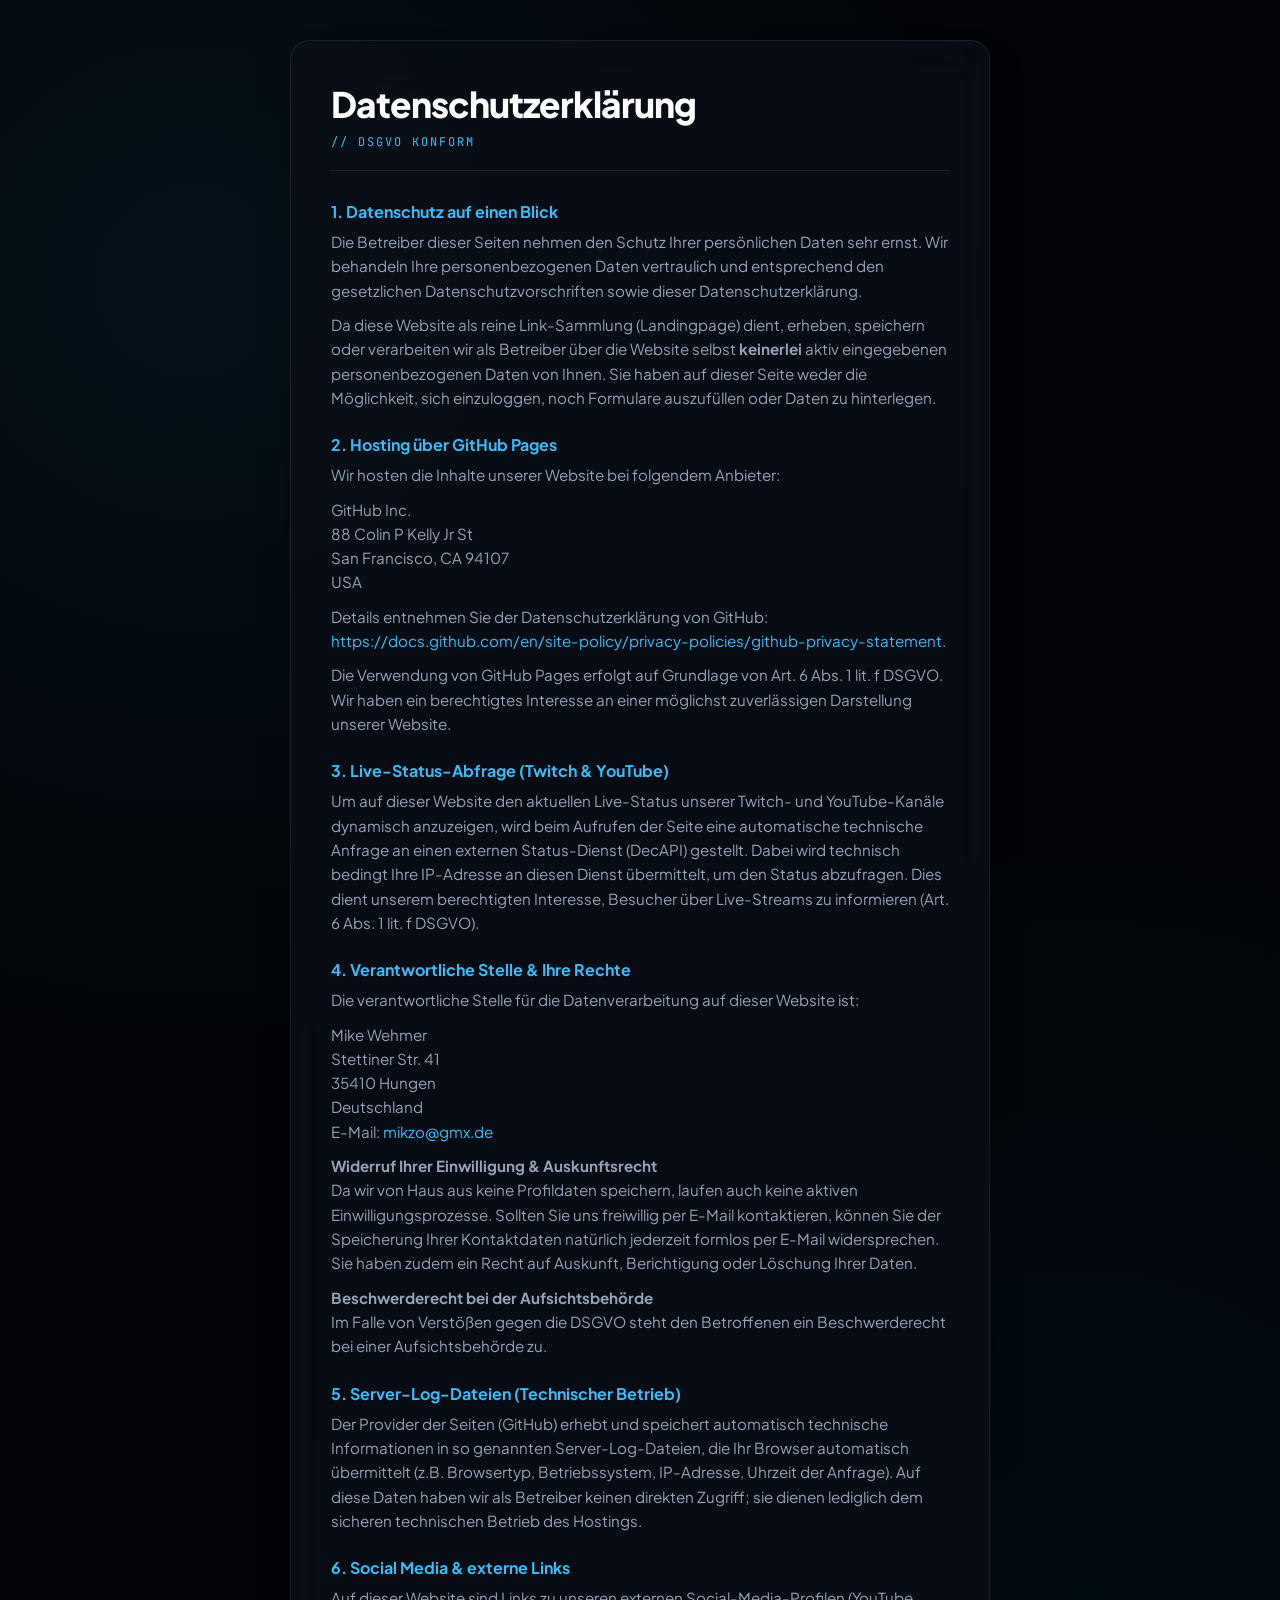
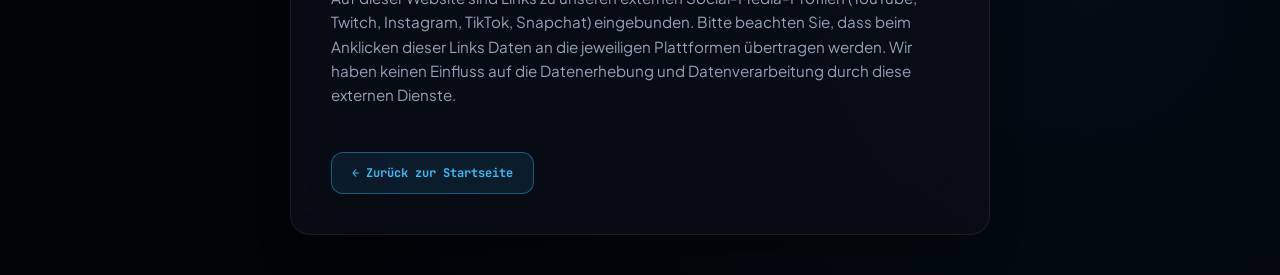
==== datenschutz.html @ 8d3b7131 "Update datenschutz.html" ====
<!DOCTYPE html>
<html lang="de">
<head>
    <meta charset="UTF-8">
    <meta name="viewport" content="width=device-width, initial-scale=1.0">
    <meta name="robots" content="noindex, nofollow">
    <title>Datenschutzerklärung — MIKZO</title>
    <link href="https://fonts.googleapis.com/css2?family=JetBrains+Mono:wght@400;700&family=Plus+Jakarta+Sans:wght@400;600;800&display=swap" rel="stylesheet">
    <style>
        :root {
            --bg-dark: #020408;
            --card-bg: rgba(10, 14, 23, 0.75);
            --border-glass: rgba(255, 255, 255, 0.08);
            --border-active: rgba(56, 189, 248, 0.5);
            --text-main: #f8fafc;
            --text-muted: #94a3b8;
            --accent: #38bdf8;
            --accent-glow: rgba(56, 189, 248, 0.2);
        }

        * {
            box-sizing: border-box;
            margin: 0;
            padding: 0;
        }

        body {
            background-color: var(--bg-dark);
            background-image: 
                radial-gradient(circle at 15% 15%, rgba(56, 189, 248, 0.08) 0%, transparent 40%),
                radial-gradient(circle at 85% 85%, rgba(14, 165, 233, 0.05) 0%, transparent 40%);
            color: var(--text-main);
            font-family: 'Plus Jakarta Sans', sans-serif;
            min-height: 100vh;
            display: flex;
            flex-direction: column;
            align-items: center;
            justify-content: center;
            padding: 40px 20px;
        }

        .privacy-wrapper {
            width: 100%;
            max-width: 700px;
            background: var(--card-bg);
            backdrop-filter: blur(25px);
            -webkit-backdrop-filter: blur(25px);
            border: 1px solid var(--border-glass);
            border-radius: 20px;
            padding: 40px;
            box-shadow: 0 20px 40px -15px rgba(0, 0, 0, 0.5);
        }

        .privacy-header {
            margin-bottom: 30px;
            border-bottom: 1px solid var(--border-glass);
            padding-bottom: 20px;
        }

        .privacy-header h1 {
            font-size: 2.2rem;
            font-weight: 800;
            letter-spacing: -1px;
            background: linear-gradient(120deg, #ffffff 30%, var(--accent) 50%, #ffffff 70%);
            background-size: 200% auto;
            -webkit-background-clip: text;
            -webkit-text-fill-color: transparent;
            margin-bottom: 8px;
        }

        .privacy-header p {
            font-family: 'JetBrains Mono', monospace;
            font-size: 0.75rem;
            color: var(--accent);
            text-transform: uppercase;
            letter-spacing: 2px;
        }

        .ds-section {
            margin-bottom: 24px;
        }

        .ds-section h2 {
            font-size: 1rem;
            color: var(--accent);
            font-family: 'Plus Jakarta Sans', sans-serif;
            font-weight: 700;
            margin-bottom: 8px;
        }

        .ds-section p, .ds-section li {
            line-height: 1.6;
            color: var(--text-muted);
            font-size: 0.95rem;
            word-break: break-word;
            margin-bottom: 10px;
        }

        .ds-section ul {
            margin-left: 20px;
            margin-bottom: 12px;
        }

        .ds-section a {
            color: var(--accent);
            text-decoration: none;
        }

        .ds-section a:hover {
            text-decoration: underline;
        }

        .back-btn {
            display: inline-block;
            margin-top: 20px;
            padding: 12px 20px;
            background: rgba(56, 189, 248, 0.1);
            border: 1px solid rgba(56, 189, 248, 0.4);
            color: var(--accent);
            border-radius: 12px;
            text-decoration: none;
            font-family: 'JetBrains Mono', monospace;
            font-size: 0.75rem;
            font-weight: 700;
            text-transform: none;
            transition: all 0.3s ease;
        }

        .back-btn:hover {
            background: var(--accent);
            color: var(--bg-dark);
            box-shadow: 0 0 20px var(--accent-glow);
        }

        @media (max-width: 768px) {
            body { padding: 20px 15px; }
            .privacy-wrapper { padding: 25px; }
            .privacy-header h1 { font-size: 1.8rem; }
        }
    </style>
</head>
<body>

    <div class="privacy-wrapper">
        <div class="privacy-header">
            <h1>Datenschutzerklärung</h1>
            <p>// DSGVO konform</p>
        </div>
        
        <div class="identity-section">
            <div class="ds-section">
                <h2>1. Datenschutz auf einen Blick</h2>
                <p>Die Betreiber dieser Seiten nehmen den Schutz Ihrer persönlichen Daten sehr ernst. Wir behandeln Ihre personenbezogenen Daten vertraulich und entsprechend den gesetzlichen Datenschutzvorschriften sowie dieser Datenschutzerklärung.</p>
                <p>Da diese Website als reine Link-Sammlung (Landingpage) dient, erheben, speichern oder verarbeiten wir als Betreiber über die Website selbst <strong>keinerlei</strong> aktiv eingegebenen personenbezogenen Daten von Ihnen. Sie haben auf dieser Seite weder die Möglichkeit, sich einzuloggen, noch Formulare auszufüllen oder Daten zu hinterlegen.</p>
            </div>

            <div class="ds-section">
                <h2>2. Hosting über GitHub Pages</h2>
                <p>Wir hosten die Inhalte unserer Website bei folgendem Anbieter:</p>
                <p>
                    GitHub Inc.<br>
                    88 Colin P Kelly Jr St<br>
                    San Francisco, CA 94107<br>
                    USA
                </p>
                <p>Details entnehmen Sie der Datenschutzerklärung von GitHub: <a href="https://docs.github.com/en/site-policy/privacy-policies/github-privacy-statement" target="_blank" rel="noopener noreferrer">https://docs.github.com/en/site-policy/privacy-policies/github-privacy-statement</a>.</p>
                <p>Die Verwendung von GitHub Pages erfolgt auf Grundlage von Art. 6 Abs. 1 lit. f DSGVO. Wir haben ein berechtigtes Interesse an einer möglichst zuverlässigen Darstellung unserer Website.</p>
            </div>

            <div class="ds-section">
                <h2>3. Live-Status-Abfrage (Twitch &amp; YouTube)</h2>
                <p>Um auf dieser Website den aktuellen Live-Status unserer Twitch- und YouTube-Kanäle dynamisch anzuzeigen, wird beim Aufrufen der Seite eine automatische technische Anfrage an einen externen Status-Dienst (DecAPI) gestellt. Dabei wird technisch bedingt Ihre IP-Adresse an diesen Dienst übermittelt, um den Status abzufragen. Dies dient unserem berechtigten Interesse, Besucher über Live-Streams zu informieren (Art. 6 Abs. 1 lit. f DSGVO).</p>
            </div>

            <div class="ds-section">
                <h2>4. Verantwortliche Stelle &amp; Ihre Rechte</h2>
                <p>Die verantwortliche Stelle für die Datenverarbeitung auf dieser Website ist:</p>
                <p>
                    Mike Wehmer<br>
                    Stettiner Str. 41<br>
                    35410 Hungen<br>
                    Deutschland<br>
                    E-Mail: <a href="mailto:mikzo@gmx.de">mikzo@gmx.de</a>
                </p>
                <p><strong>Widerruf Ihrer Einwilligung &amp; Auskunftsrecht</strong><br>Da wir von Haus aus keine Profildaten speichern, laufen auch keine aktiven Einwilligungsprozesse. Sollten Sie uns freiwillig per E-Mail kontaktieren, können Sie der Speicherung Ihrer Kontaktdaten natürlich jederzeit formlos per E-Mail widersprechen. Sie haben zudem ein Recht auf Auskunft, Berichtigung oder Löschung Ihrer Daten.</p>
                <p><strong>Beschwerderecht bei der Aufsichtsbehörde</strong><br>Im Falle von Verstößen gegen die DSGVO steht den Betroffenen ein Beschwerderecht bei einer Aufsichtsbehörde zu.</p>
            </div>

            <div class="ds-section">
                <h2>5. Server-Log-Dateien (Technischer Betrieb)</h2>
                <p>Der Provider der Seiten (GitHub) erhebt und speichert automatisch technische Informationen in so genannten Server-Log-Dateien, die Ihr Browser automatisch übermittelt (z.B. Browsertyp, Betriebssystem, IP-Adresse, Uhrzeit der Anfrage). Auf diese Daten haben wir als Betreiber keinen direkten Zugriff; sie dienen lediglich dem sicheren technischen Betrieb des Hostings.</p>
            </div>

            <div class="ds-section">
                <h2>6. Social Media &amp; externe Links</h2>
                <p>Auf dieser Website sind Links zu unseren externen Social-Media-Profilen (YouTube, Twitch, Instagram, TikTok, Snapchat) eingebunden. Bitte beachten Sie, dass beim Anklicken dieser Links Daten an die jeweiligen Plattformen übertragen werden. Wir haben keinen Einfluss auf die Datenerhebung und Datenverarbeitung durch diese externen Dienste.</p>
            </div>
        </div>

        <div>
            <a href="index.html" class="back-btn">&larr; Zurück zur Startseite</a>
        </div>
    </div>

</body>
</html>
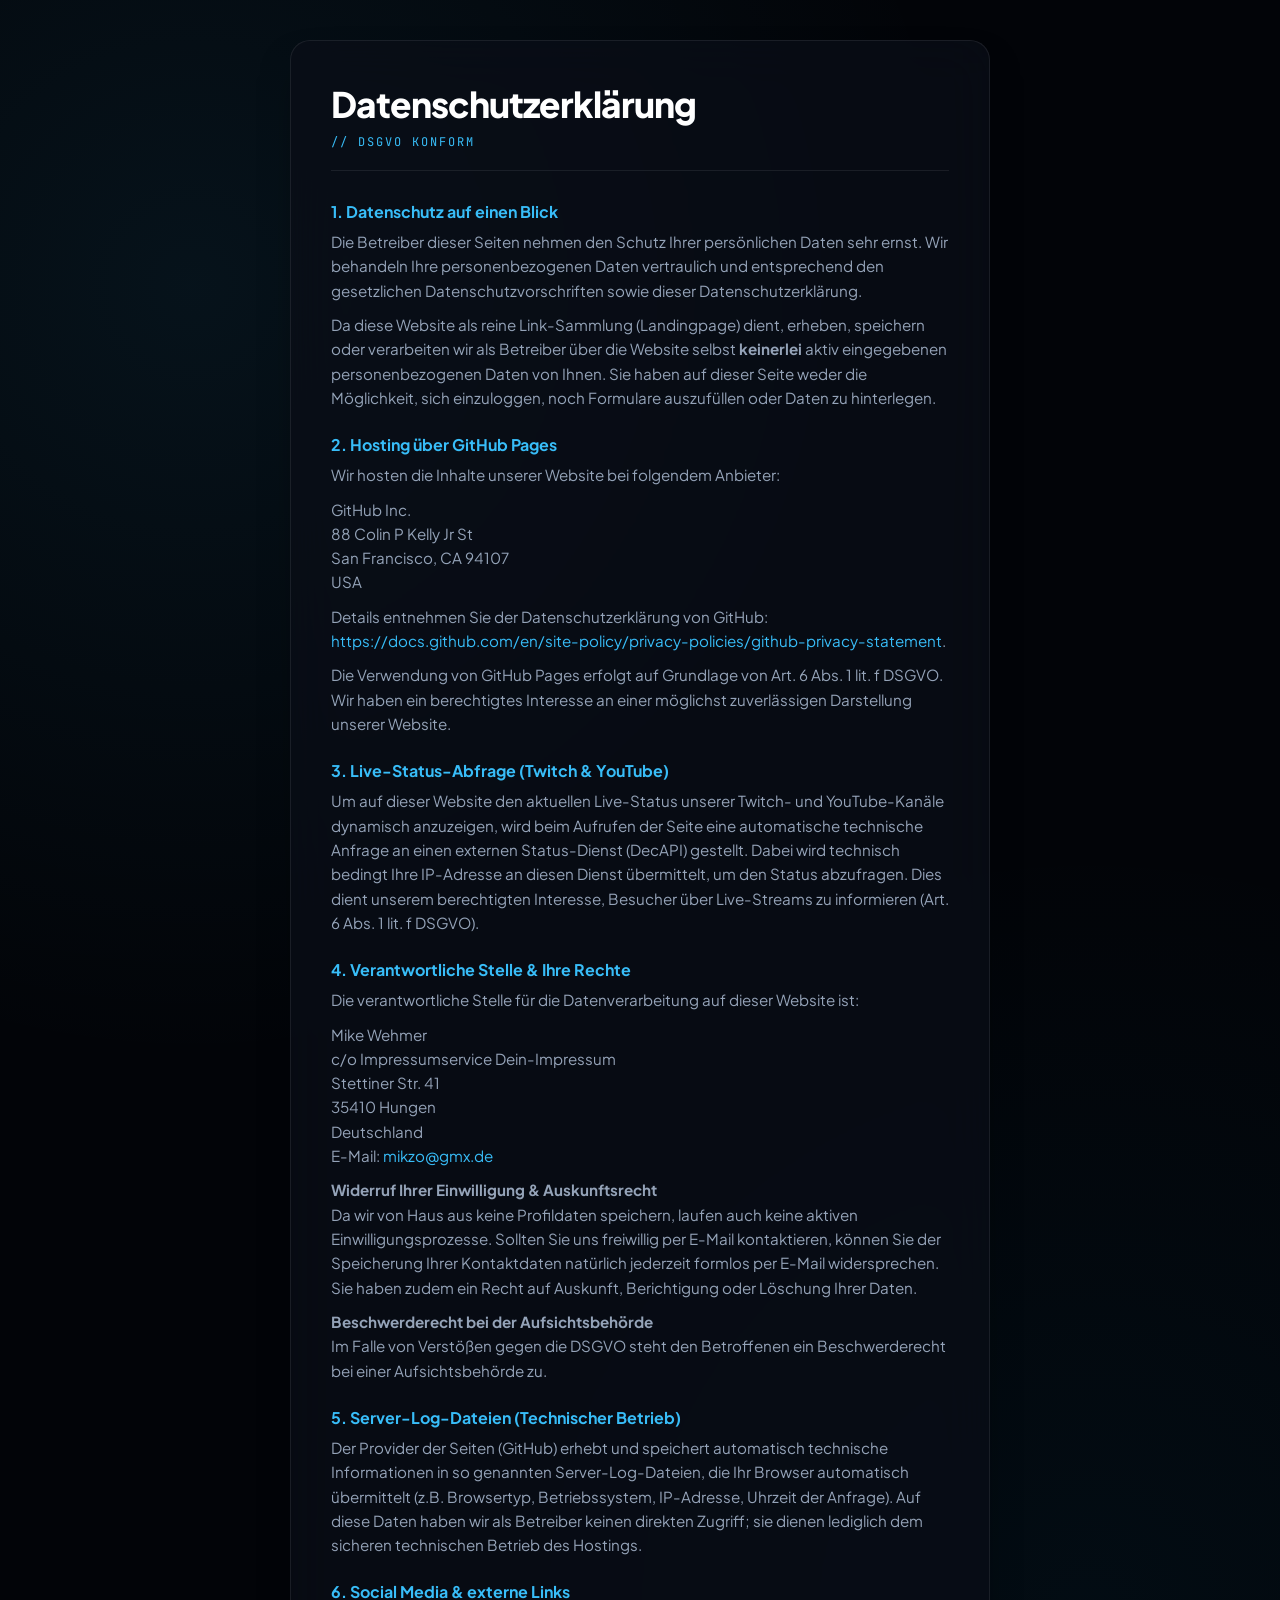
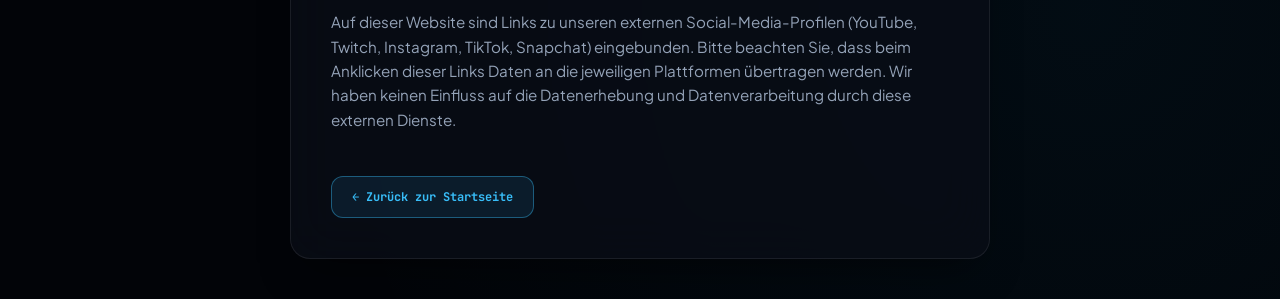
==== commit 6524273f: "Update datenschutz.html" ====
--- a/datenschutz.html
+++ b/datenschutz.html
@@ -177,6 +177,7 @@
                 <p>Die verantwortliche Stelle für die Datenverarbeitung auf dieser Website ist:</p>
                 <p>
                     Mike Wehmer<br>
+                    c/o Impressumservice Dein-Impressum<br>
                     Stettiner Str. 41<br>
                     35410 Hungen<br>
                     Deutschland<br>
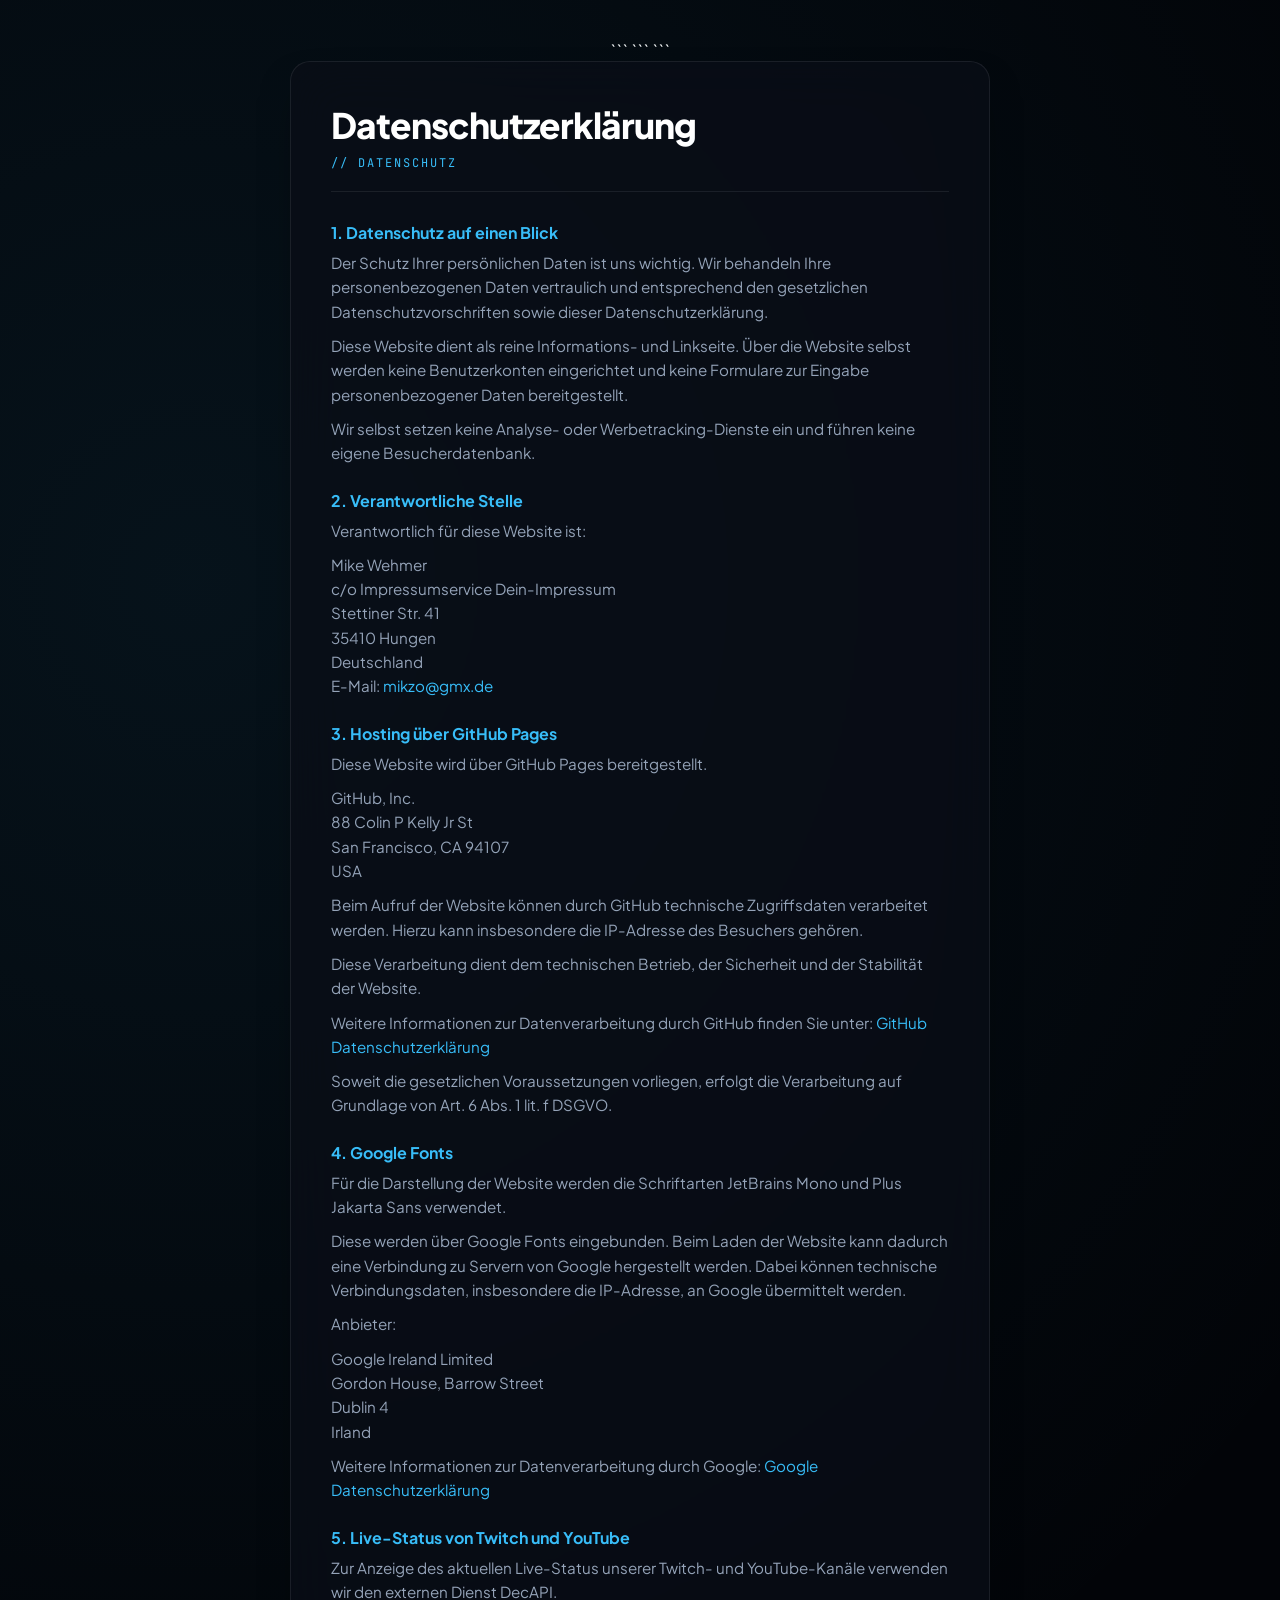
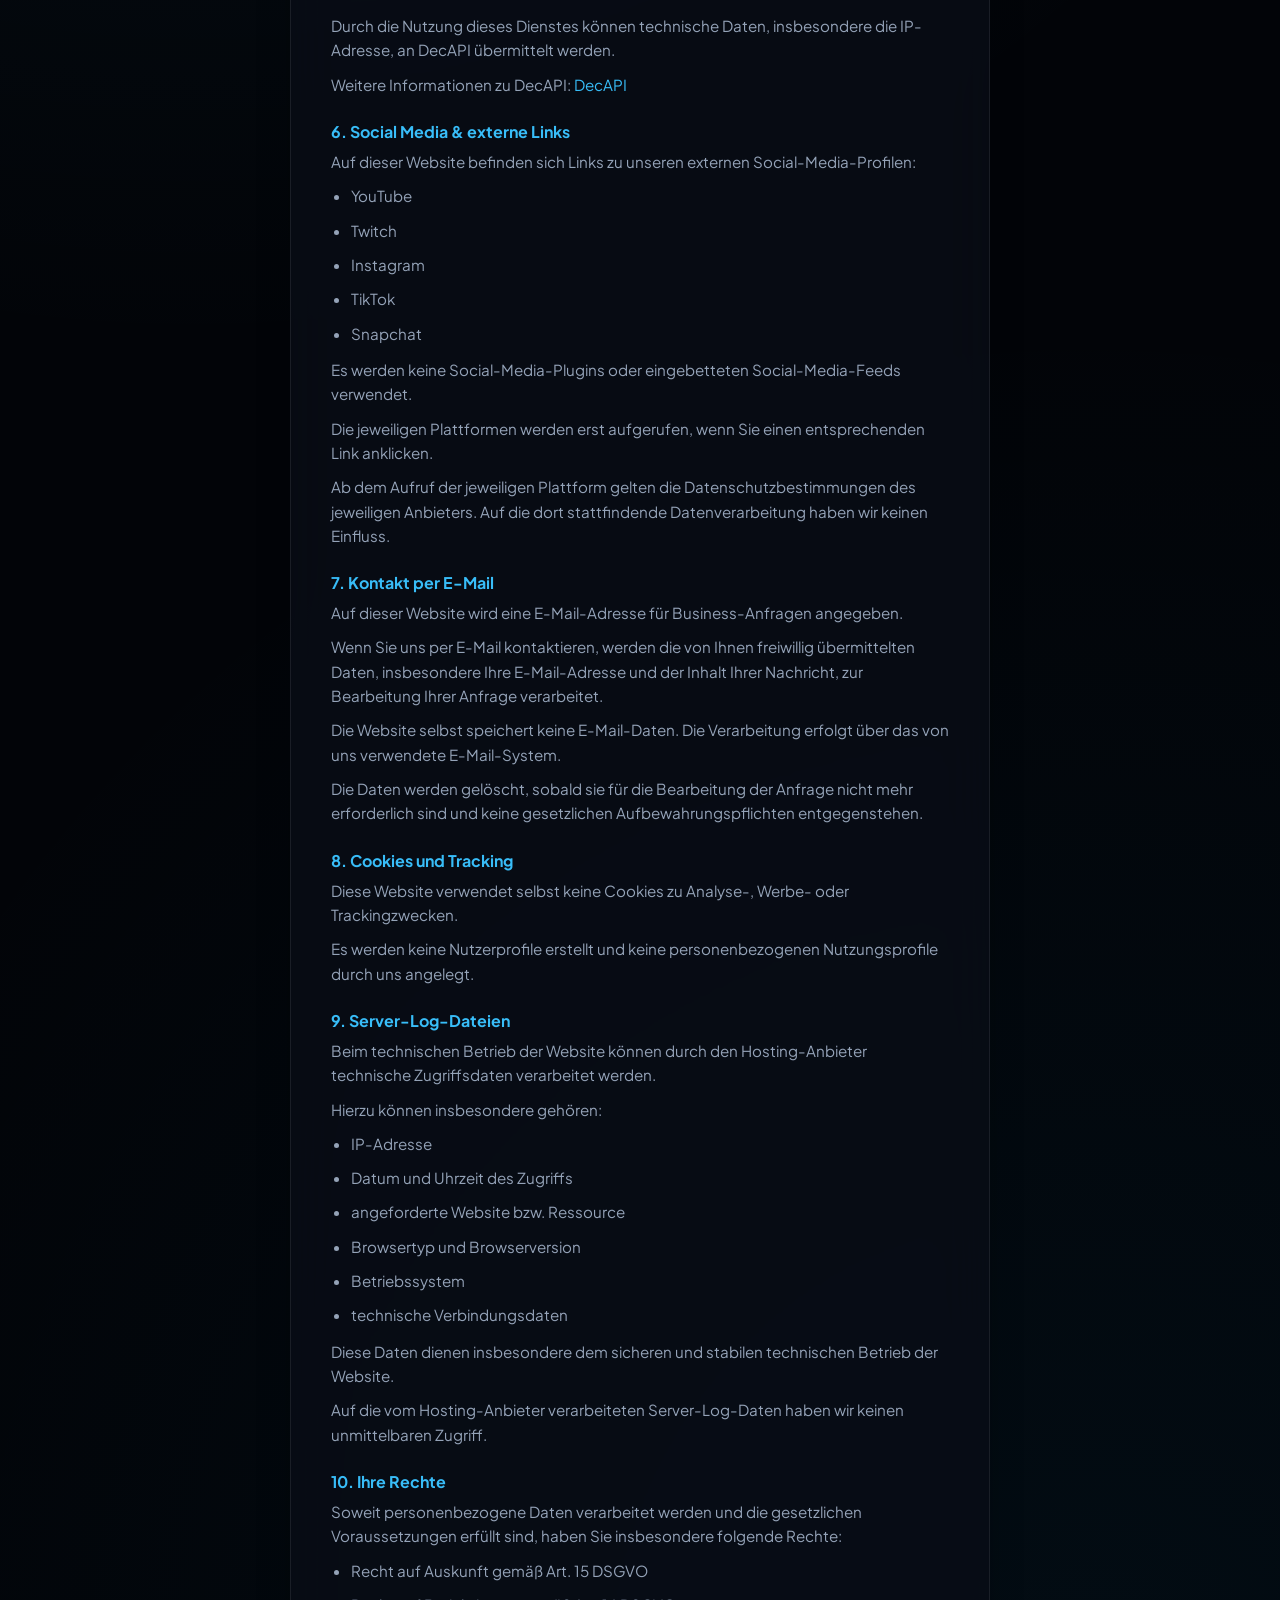
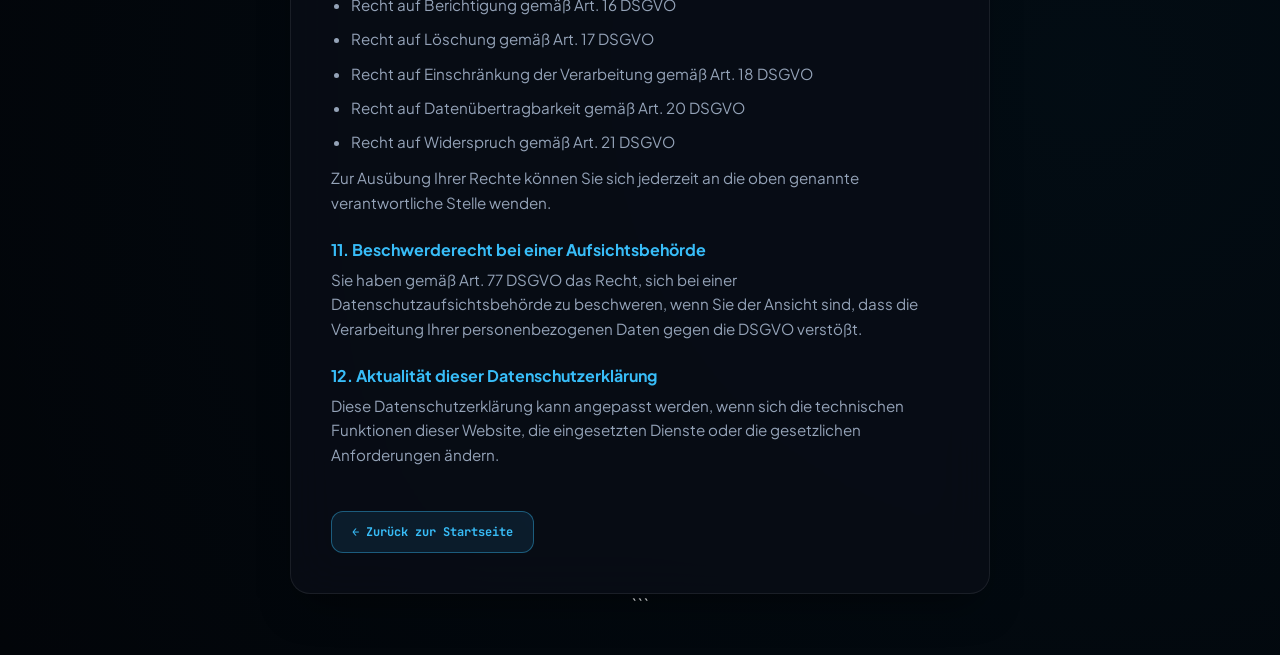
==== commit ee901e94: "Update datenschutz.html" ====
--- a/datenschutz.html
+++ b/datenschutz.html
@@ -1,207 +1,492 @@
 <!DOCTYPE html>
+
 <html lang="de">
 <head>
     <meta charset="UTF-8">
     <meta name="viewport" content="width=device-width, initial-scale=1.0">
     <meta name="robots" content="noindex, nofollow">
     <title>Datenschutzerklärung — MIKZO</title>
-    <link href="https://fonts.googleapis.com/css2?family=JetBrains+Mono:wght@400;700&family=Plus+Jakarta+Sans:wght@400;600;800&display=swap" rel="stylesheet">
-    <style>
-        :root {
-            --bg-dark: #020408;
-            --card-bg: rgba(10, 14, 23, 0.75);
-            --border-glass: rgba(255, 255, 255, 0.08);
-            --border-active: rgba(56, 189, 248, 0.5);
-            --text-main: #f8fafc;
-            --text-muted: #94a3b8;
-            --accent: #38bdf8;
-            --accent-glow: rgba(56, 189, 248, 0.2);
+
+```
+<link href="https://fonts.googleapis.com/css2?family=JetBrains+Mono:wght@400;700&family=Plus+Jakarta+Sans:wght@400;600;800&display=swap" rel="stylesheet">
+
+<style>
+    :root {
+        --bg-dark: #020408;
+        --card-bg: rgba(10, 14, 23, 0.75);
+        --border-glass: rgba(255, 255, 255, 0.08);
+        --border-active: rgba(56, 189, 248, 0.5);
+        --text-main: #f8fafc;
+        --text-muted: #94a3b8;
+        --accent: #38bdf8;
+        --accent-glow: rgba(56, 189, 248, 0.2);
+    }
+
+    * {
+        box-sizing: border-box;
+        margin: 0;
+        padding: 0;
+    }
+
+    body {
+        background-color: var(--bg-dark);
+        background-image:
+            radial-gradient(circle at 15% 15%, rgba(56, 189, 248, 0.08) 0%, transparent 40%),
+            radial-gradient(circle at 85% 85%, rgba(14, 165, 233, 0.05) 0%, transparent 40%);
+        color: var(--text-main);
+        font-family: 'Plus Jakarta Sans', sans-serif;
+        min-height: 100vh;
+        display: flex;
+        flex-direction: column;
+        align-items: center;
+        justify-content: center;
+        padding: 40px 20px;
+    }
+
+    .privacy-wrapper {
+        width: 100%;
+        max-width: 700px;
+        background: var(--card-bg);
+        backdrop-filter: blur(25px);
+        -webkit-backdrop-filter: blur(25px);
+        border: 1px solid var(--border-glass);
+        border-radius: 20px;
+        padding: 40px;
+        box-shadow: 0 20px 40px -15px rgba(0, 0, 0, 0.5);
+    }
+
+    .privacy-header {
+        margin-bottom: 30px;
+        border-bottom: 1px solid var(--border-glass);
+        padding-bottom: 20px;
+    }
+
+    .privacy-header h1 {
+        font-size: 2.2rem;
+        font-weight: 800;
+        letter-spacing: -1px;
+        background: linear-gradient(120deg, #ffffff 30%, var(--accent) 50%, #ffffff 70%);
+        background-size: 200% auto;
+        -webkit-background-clip: text;
+        -webkit-text-fill-color: transparent;
+        margin-bottom: 8px;
+    }
+
+    .privacy-header p {
+        font-family: 'JetBrains Mono', monospace;
+        font-size: 0.75rem;
+        color: var(--accent);
+        text-transform: uppercase;
+        letter-spacing: 2px;
+    }
+
+    .ds-section {
+        margin-bottom: 24px;
+    }
+
+    .ds-section h2 {
+        font-size: 1rem;
+        color: var(--accent);
+        font-family: 'Plus Jakarta Sans', sans-serif;
+        font-weight: 700;
+        margin-bottom: 8px;
+    }
+
+    .ds-section p,
+    .ds-section li {
+        line-height: 1.6;
+        color: var(--text-muted);
+        font-size: 0.95rem;
+        word-break: break-word;
+        margin-bottom: 10px;
+    }
+
+    .ds-section ul {
+        margin-left: 20px;
+        margin-bottom: 12px;
+    }
+
+    .ds-section a {
+        color: var(--accent);
+        text-decoration: none;
+    }
+
+    .ds-section a:hover {
+        text-decoration: underline;
+    }
+
+    .back-btn {
+        display: inline-block;
+        margin-top: 20px;
+        padding: 12px 20px;
+        background: rgba(56, 189, 248, 0.1);
+        border: 1px solid rgba(56, 189, 248, 0.4);
+        color: var(--accent);
+        border-radius: 12px;
+        text-decoration: none;
+        font-family: 'JetBrains Mono', monospace;
+        font-size: 0.75rem;
+        font-weight: 700;
+        text-transform: none;
+        transition: all 0.3s ease;
+    }
+
+    .back-btn:hover {
+        background: var(--accent);
+        color: var(--bg-dark);
+        box-shadow: 0 0 20px var(--accent-glow);
+    }
+
+    @media (max-width: 768px) {
+        body {
+            padding: 20px 15px;
         }
 
-        * {
-            box-sizing: border-box;
-            margin: 0;
-            padding: 0;
+        .privacy-wrapper {
+            padding: 25px;
         }
 
-        body {
-            background-color: var(--bg-dark);
-            background-image: 
-                radial-gradient(circle at 15% 15%, rgba(56, 189, 248, 0.08) 0%, transparent 40%),
-                radial-gradient(circle at 85% 85%, rgba(14, 165, 233, 0.05) 0%, transparent 40%);
-            color: var(--text-main);
-            font-family: 'Plus Jakarta Sans', sans-serif;
-            min-height: 100vh;
-            display: flex;
-            flex-direction: column;
-            align-items: center;
-            justify-content: center;
-            padding: 40px 20px;
+        .privacy-header h1 {
+            font-size: 1.8rem;
         }
-
-        .privacy-wrapper {
-            width: 100%;
-            max-width: 700px;
-            background: var(--card-bg);
-            backdrop-filter: blur(25px);
-            -webkit-backdrop-filter: blur(25px);
-            border: 1px solid var(--border-glass);
-            border-radius: 20px;
-            padding: 40px;
-            box-shadow: 0 20px 40px -15px rgba(0, 0, 0, 0.5);
-        }
-
-        .privacy-header {
-            margin-bottom: 30px;
-            border-bottom: 1px solid var(--border-glass);
-            padding-bottom: 20px;
-        }
-
-        .privacy-header h1 {
-            font-size: 2.2rem;
-            font-weight: 800;
-            letter-spacing: -1px;
-            background: linear-gradient(120deg, #ffffff 30%, var(--accent) 50%, #ffffff 70%);
-            background-size: 200% auto;
-            -webkit-background-clip: text;
-            -webkit-text-fill-color: transparent;
-            margin-bottom: 8px;
-        }
-
-        .privacy-header p {
-            font-family: 'JetBrains Mono', monospace;
-            font-size: 0.75rem;
-            color: var(--accent);
-            text-transform: uppercase;
-            letter-spacing: 2px;
-        }
-
-        .ds-section {
-            margin-bottom: 24px;
-        }
-
-        .ds-section h2 {
-            font-size: 1rem;
-            color: var(--accent);
-            font-family: 'Plus Jakarta Sans', sans-serif;
-            font-weight: 700;
-            margin-bottom: 8px;
-        }
-
-        .ds-section p, .ds-section li {
-            line-height: 1.6;
-            color: var(--text-muted);
-            font-size: 0.95rem;
-            word-break: break-word;
-            margin-bottom: 10px;
-        }
-
-        .ds-section ul {
-            margin-left: 20px;
-            margin-bottom: 12px;
-        }
-
-        .ds-section a {
-            color: var(--accent);
-            text-decoration: none;
-        }
-
-        .ds-section a:hover {
-            text-decoration: underline;
-        }
-
-        .back-btn {
-            display: inline-block;
-            margin-top: 20px;
-            padding: 12px 20px;
-            background: rgba(56, 189, 248, 0.1);
-            border: 1px solid rgba(56, 189, 248, 0.4);
-            color: var(--accent);
-            border-radius: 12px;
-            text-decoration: none;
-            font-family: 'JetBrains Mono', monospace;
-            font-size: 0.75rem;
-            font-weight: 700;
-            text-transform: none;
-            transition: all 0.3s ease;
-        }
-
-        .back-btn:hover {
-            background: var(--accent);
-            color: var(--bg-dark);
-            box-shadow: 0 0 20px var(--accent-glow);
-        }
-
-        @media (max-width: 768px) {
-            body { padding: 20px 15px; }
-            .privacy-wrapper { padding: 25px; }
-            .privacy-header h1 { font-size: 1.8rem; }
-        }
-    </style>
+    }
+</style>
+```
+
 </head>
+
 <body>
 
-    <div class="privacy-wrapper">
-        <div class="privacy-header">
-            <h1>Datenschutzerklärung</h1>
-            <p>// DSGVO konform</p>
-        </div>
-        
-        <div class="identity-section">
-            <div class="ds-section">
-                <h2>1. Datenschutz auf einen Blick</h2>
-                <p>Die Betreiber dieser Seiten nehmen den Schutz Ihrer persönlichen Daten sehr ernst. Wir behandeln Ihre personenbezogenen Daten vertraulich und entsprechend den gesetzlichen Datenschutzvorschriften sowie dieser Datenschutzerklärung.</p>
-                <p>Da diese Website als reine Link-Sammlung (Landingpage) dient, erheben, speichern oder verarbeiten wir als Betreiber über die Website selbst <strong>keinerlei</strong> aktiv eingegebenen personenbezogenen Daten von Ihnen. Sie haben auf dieser Seite weder die Möglichkeit, sich einzuloggen, noch Formulare auszufüllen oder Daten zu hinterlegen.</p>
-            </div>
-
-            <div class="ds-section">
-                <h2>2. Hosting über GitHub Pages</h2>
-                <p>Wir hosten die Inhalte unserer Website bei folgendem Anbieter:</p>
-                <p>
-                    GitHub Inc.<br>
-                    88 Colin P Kelly Jr St<br>
-                    San Francisco, CA 94107<br>
-                    USA
-                </p>
-                <p>Details entnehmen Sie der Datenschutzerklärung von GitHub: <a href="https://docs.github.com/en/site-policy/privacy-policies/github-privacy-statement" target="_blank" rel="noopener noreferrer">https://docs.github.com/en/site-policy/privacy-policies/github-privacy-statement</a>.</p>
-                <p>Die Verwendung von GitHub Pages erfolgt auf Grundlage von Art. 6 Abs. 1 lit. f DSGVO. Wir haben ein berechtigtes Interesse an einer möglichst zuverlässigen Darstellung unserer Website.</p>
-            </div>
-
-            <div class="ds-section">
-                <h2>3. Live-Status-Abfrage (Twitch &amp; YouTube)</h2>
-                <p>Um auf dieser Website den aktuellen Live-Status unserer Twitch- und YouTube-Kanäle dynamisch anzuzeigen, wird beim Aufrufen der Seite eine automatische technische Anfrage an einen externen Status-Dienst (DecAPI) gestellt. Dabei wird technisch bedingt Ihre IP-Adresse an diesen Dienst übermittelt, um den Status abzufragen. Dies dient unserem berechtigten Interesse, Besucher über Live-Streams zu informieren (Art. 6 Abs. 1 lit. f DSGVO).</p>
-            </div>
-
-            <div class="ds-section">
-                <h2>4. Verantwortliche Stelle &amp; Ihre Rechte</h2>
-                <p>Die verantwortliche Stelle für die Datenverarbeitung auf dieser Website ist:</p>
-                <p>
-                    Mike Wehmer<br>
-                    c/o Impressumservice Dein-Impressum<br>
-                    Stettiner Str. 41<br>
-                    35410 Hungen<br>
-                    Deutschland<br>
-                    E-Mail: <a href="mailto:mikzo@gmx.de">mikzo@gmx.de</a>
-                </p>
-                <p><strong>Widerruf Ihrer Einwilligung &amp; Auskunftsrecht</strong><br>Da wir von Haus aus keine Profildaten speichern, laufen auch keine aktiven Einwilligungsprozesse. Sollten Sie uns freiwillig per E-Mail kontaktieren, können Sie der Speicherung Ihrer Kontaktdaten natürlich jederzeit formlos per E-Mail widersprechen. Sie haben zudem ein Recht auf Auskunft, Berichtigung oder Löschung Ihrer Daten.</p>
-                <p><strong>Beschwerderecht bei der Aufsichtsbehörde</strong><br>Im Falle von Verstößen gegen die DSGVO steht den Betroffenen ein Beschwerderecht bei einer Aufsichtsbehörde zu.</p>
-            </div>
-
-            <div class="ds-section">
-                <h2>5. Server-Log-Dateien (Technischer Betrieb)</h2>
-                <p>Der Provider der Seiten (GitHub) erhebt und speichert automatisch technische Informationen in so genannten Server-Log-Dateien, die Ihr Browser automatisch übermittelt (z.B. Browsertyp, Betriebssystem, IP-Adresse, Uhrzeit der Anfrage). Auf diese Daten haben wir als Betreiber keinen direkten Zugriff; sie dienen lediglich dem sicheren technischen Betrieb des Hostings.</p>
-            </div>
-
-            <div class="ds-section">
-                <h2>6. Social Media &amp; externe Links</h2>
-                <p>Auf dieser Website sind Links zu unseren externen Social-Media-Profilen (YouTube, Twitch, Instagram, TikTok, Snapchat) eingebunden. Bitte beachten Sie, dass beim Anklicken dieser Links Daten an die jeweiligen Plattformen übertragen werden. Wir haben keinen Einfluss auf die Datenerhebung und Datenverarbeitung durch diese externen Dienste.</p>
-            </div>
-        </div>
-
-        <div>
-            <a href="index.html" class="back-btn">&larr; Zurück zur Startseite</a>
-        </div>
+```
+<div class="privacy-wrapper">
+
+    <div class="privacy-header">
+        <h1>Datenschutzerklärung</h1>
+        <p>// Datenschutz</p>
     </div>
+
+    <div class="identity-section">
+
+        <div class="ds-section">
+            <h2>1. Datenschutz auf einen Blick</h2>
+
+            <p>
+                Der Schutz Ihrer persönlichen Daten ist uns wichtig.
+                Wir behandeln Ihre personenbezogenen Daten vertraulich
+                und entsprechend den gesetzlichen Datenschutzvorschriften
+                sowie dieser Datenschutzerklärung.
+            </p>
+
+            <p>
+                Diese Website dient als reine Informations- und Linkseite.
+                Über die Website selbst werden keine Benutzerkonten eingerichtet
+                und keine Formulare zur Eingabe personenbezogener Daten bereitgestellt.
+            </p>
+
+            <p>
+                Wir selbst setzen keine Analyse- oder Werbetracking-Dienste ein
+                und führen keine eigene Besucherdatenbank.
+            </p>
+        </div>
+
+
+        <div class="ds-section">
+            <h2>2. Verantwortliche Stelle</h2>
+
+            <p>
+                Verantwortlich für diese Website ist:
+            </p>
+
+            <p>
+                Mike Wehmer<br>
+                c/o Impressumservice Dein-Impressum<br>
+                Stettiner Str. 41<br>
+                35410 Hungen<br>
+                Deutschland<br>
+                E-Mail:
+                <a href="mailto:mikzo@gmx.de">mikzo@gmx.de</a>
+            </p>
+        </div>
+
+
+        <div class="ds-section">
+            <h2>3. Hosting über GitHub Pages</h2>
+
+            <p>
+                Diese Website wird über GitHub Pages bereitgestellt.
+            </p>
+
+            <p>
+                GitHub, Inc.<br>
+                88 Colin P Kelly Jr St<br>
+                San Francisco, CA 94107<br>
+                USA
+            </p>
+
+            <p>
+                Beim Aufruf der Website können durch GitHub technische
+                Zugriffsdaten verarbeitet werden. Hierzu kann insbesondere
+                die IP-Adresse des Besuchers gehören.
+            </p>
+
+            <p>
+                Diese Verarbeitung dient dem technischen Betrieb, der
+                Sicherheit und der Stabilität der Website.
+            </p>
+
+            <p>
+                Weitere Informationen zur Datenverarbeitung durch GitHub finden Sie unter:
+                <a
+                    href="https://docs.github.com/en/site-policy/privacy-policies/github-general-privacy-statement"
+                    target="_blank"
+                    rel="noopener noreferrer"
+                >
+                    GitHub Datenschutzerklärung
+                </a>
+            </p>
+
+            <p>
+                Soweit die gesetzlichen Voraussetzungen vorliegen,
+                erfolgt die Verarbeitung auf Grundlage von
+                Art. 6 Abs. 1 lit. f DSGVO.
+            </p>
+        </div>
+
+
+        <div class="ds-section">
+            <h2>4. Google Fonts</h2>
+
+            <p>
+                Für die Darstellung der Website werden die Schriftarten
+                JetBrains Mono und Plus Jakarta Sans verwendet.
+            </p>
+
+            <p>
+                Diese werden über Google Fonts eingebunden. Beim Laden
+                der Website kann dadurch eine Verbindung zu Servern von
+                Google hergestellt werden. Dabei können technische
+                Verbindungsdaten, insbesondere die IP-Adresse, an Google
+                übermittelt werden.
+            </p>
+
+            <p>
+                Anbieter:
+            </p>
+
+            <p>
+                Google Ireland Limited<br>
+                Gordon House, Barrow Street<br>
+                Dublin 4<br>
+                Irland
+            </p>
+
+            <p>
+                Weitere Informationen zur Datenverarbeitung durch Google:
+                <a
+                    href="https://policies.google.com/privacy"
+                    target="_blank"
+                    rel="noopener noreferrer"
+                >
+                    Google Datenschutzerklärung
+                </a>
+            </p>
+        </div>
+
+
+        <div class="ds-section">
+            <h2>5. Live-Status von Twitch und YouTube</h2>
+
+            <p>
+                Zur Anzeige des aktuellen Live-Status unserer Twitch- und
+                YouTube-Kanäle verwenden wir den externen Dienst DecAPI.
+            </p>
+
+            <p>
+                Durch die Nutzung dieses Dienstes können technische Daten,
+                insbesondere die IP-Adresse, an DecAPI übermittelt werden.
+            </p>
+
+            <p>
+                Weitere Informationen zu DecAPI:
+                <a
+                    href="https://decapi.me/"
+                    target="_blank"
+                    rel="noopener noreferrer"
+                >
+                    DecAPI
+                </a>
+            </p>
+        </div>
+
+
+        <div class="ds-section">
+            <h2>6. Social Media &amp; externe Links</h2>
+
+            <p>
+                Auf dieser Website befinden sich Links zu unseren externen
+                Social-Media-Profilen:
+            </p>
+
+            <ul>
+                <li>YouTube</li>
+                <li>Twitch</li>
+                <li>Instagram</li>
+                <li>TikTok</li>
+                <li>Snapchat</li>
+            </ul>
+
+            <p>
+                Es werden keine Social-Media-Plugins oder eingebetteten
+                Social-Media-Feeds verwendet.
+            </p>
+
+            <p>
+                Die jeweiligen Plattformen werden erst aufgerufen, wenn
+                Sie einen entsprechenden Link anklicken.
+            </p>
+
+            <p>
+                Ab dem Aufruf der jeweiligen Plattform gelten die
+                Datenschutzbestimmungen des jeweiligen Anbieters.
+                Auf die dort stattfindende Datenverarbeitung haben wir
+                keinen Einfluss.
+            </p>
+        </div>
+
+
+        <div class="ds-section">
+            <h2>7. Kontakt per E-Mail</h2>
+
+            <p>
+                Auf dieser Website wird eine E-Mail-Adresse für
+                Business-Anfragen angegeben.
+            </p>
+
+            <p>
+                Wenn Sie uns per E-Mail kontaktieren, werden die von Ihnen
+                freiwillig übermittelten Daten, insbesondere Ihre
+                E-Mail-Adresse und der Inhalt Ihrer Nachricht, zur
+                Bearbeitung Ihrer Anfrage verarbeitet.
+            </p>
+
+            <p>
+                Die Website selbst speichert keine E-Mail-Daten.
+                Die Verarbeitung erfolgt über das von uns verwendete
+                E-Mail-System.
+            </p>
+
+            <p>
+                Die Daten werden gelöscht, sobald sie für die Bearbeitung
+                der Anfrage nicht mehr erforderlich sind und keine
+                gesetzlichen Aufbewahrungspflichten entgegenstehen.
+            </p>
+        </div>
+
+
+        <div class="ds-section">
+            <h2>8. Cookies und Tracking</h2>
+
+            <p>
+                Diese Website verwendet selbst keine Cookies zu Analyse-,
+                Werbe- oder Trackingzwecken.
+            </p>
+
+            <p>
+                Es werden keine Nutzerprofile erstellt und keine
+                personenbezogenen Nutzungsprofile durch uns angelegt.
+            </p>
+        </div>
+
+
+        <div class="ds-section">
+            <h2>9. Server-Log-Dateien</h2>
+
+            <p>
+                Beim technischen Betrieb der Website können durch den
+                Hosting-Anbieter technische Zugriffsdaten verarbeitet werden.
+            </p>
+
+            <p>
+                Hierzu können insbesondere gehören:
+            </p>
+
+            <ul>
+                <li>IP-Adresse</li>
+                <li>Datum und Uhrzeit des Zugriffs</li>
+                <li>angeforderte Website bzw. Ressource</li>
+                <li>Browsertyp und Browserversion</li>
+                <li>Betriebssystem</li>
+                <li>technische Verbindungsdaten</li>
+            </ul>
+
+            <p>
+                Diese Daten dienen insbesondere dem sicheren und stabilen
+                technischen Betrieb der Website.
+            </p>
+
+            <p>
+                Auf die vom Hosting-Anbieter verarbeiteten Server-Log-Daten
+                haben wir keinen unmittelbaren Zugriff.
+            </p>
+        </div>
+
+
+        <div class="ds-section">
+            <h2>10. Ihre Rechte</h2>
+
+            <p>
+                Soweit personenbezogene Daten verarbeitet werden und die
+                gesetzlichen Voraussetzungen erfüllt sind, haben Sie
+                insbesondere folgende Rechte:
+            </p>
+
+            <ul>
+                <li>Recht auf Auskunft gemäß Art. 15 DSGVO</li>
+                <li>Recht auf Berichtigung gemäß Art. 16 DSGVO</li>
+                <li>Recht auf Löschung gemäß Art. 17 DSGVO</li>
+                <li>Recht auf Einschränkung der Verarbeitung gemäß Art. 18 DSGVO</li>
+                <li>Recht auf Datenübertragbarkeit gemäß Art. 20 DSGVO</li>
+                <li>Recht auf Widerspruch gemäß Art. 21 DSGVO</li>
+            </ul>
+
+            <p>
+                Zur Ausübung Ihrer Rechte können Sie sich jederzeit an die
+                oben genannte verantwortliche Stelle wenden.
+            </p>
+        </div>
+
+
+        <div class="ds-section">
+            <h2>11. Beschwerderecht bei einer Aufsichtsbehörde</h2>
+
+            <p>
+                Sie haben gemäß Art. 77 DSGVO das Recht, sich bei einer
+                Datenschutzaufsichtsbehörde zu beschweren, wenn Sie der
+                Ansicht sind, dass die Verarbeitung Ihrer personenbezogenen
+                Daten gegen die DSGVO verstößt.
+            </p>
+        </div>
+
+
+        <div class="ds-section">
+            <h2>12. Aktualität dieser Datenschutzerklärung</h2>
+
+            <p>
+                Diese Datenschutzerklärung kann angepasst werden, wenn sich
+                die technischen Funktionen dieser Website, die eingesetzten
+                Dienste oder die gesetzlichen Anforderungen ändern.
+            </p>
+        </div>
+
+    </div>
+
+    <div>
+        <a href="index.html" class="back-btn">&larr; Zurück zur Startseite</a>
+    </div>
+
+</div>
+```
 
 </body>
 </html>
+
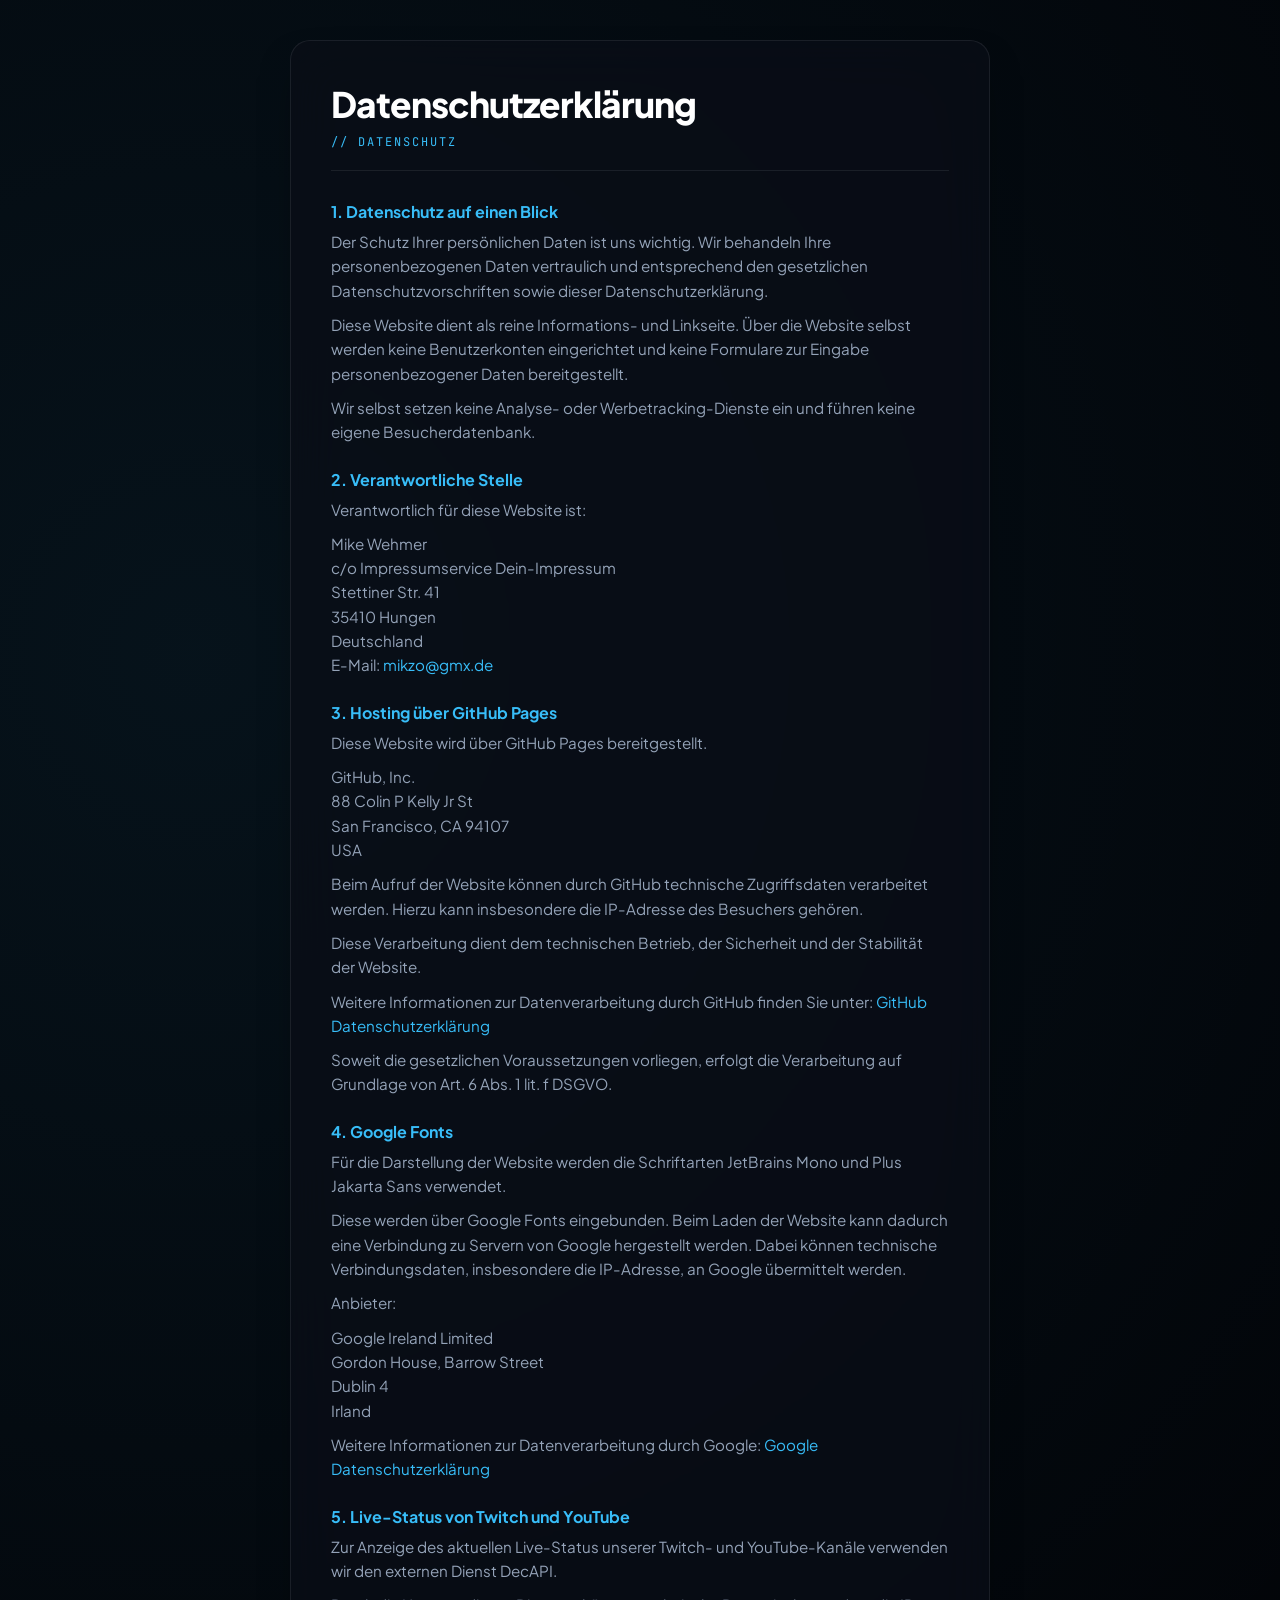
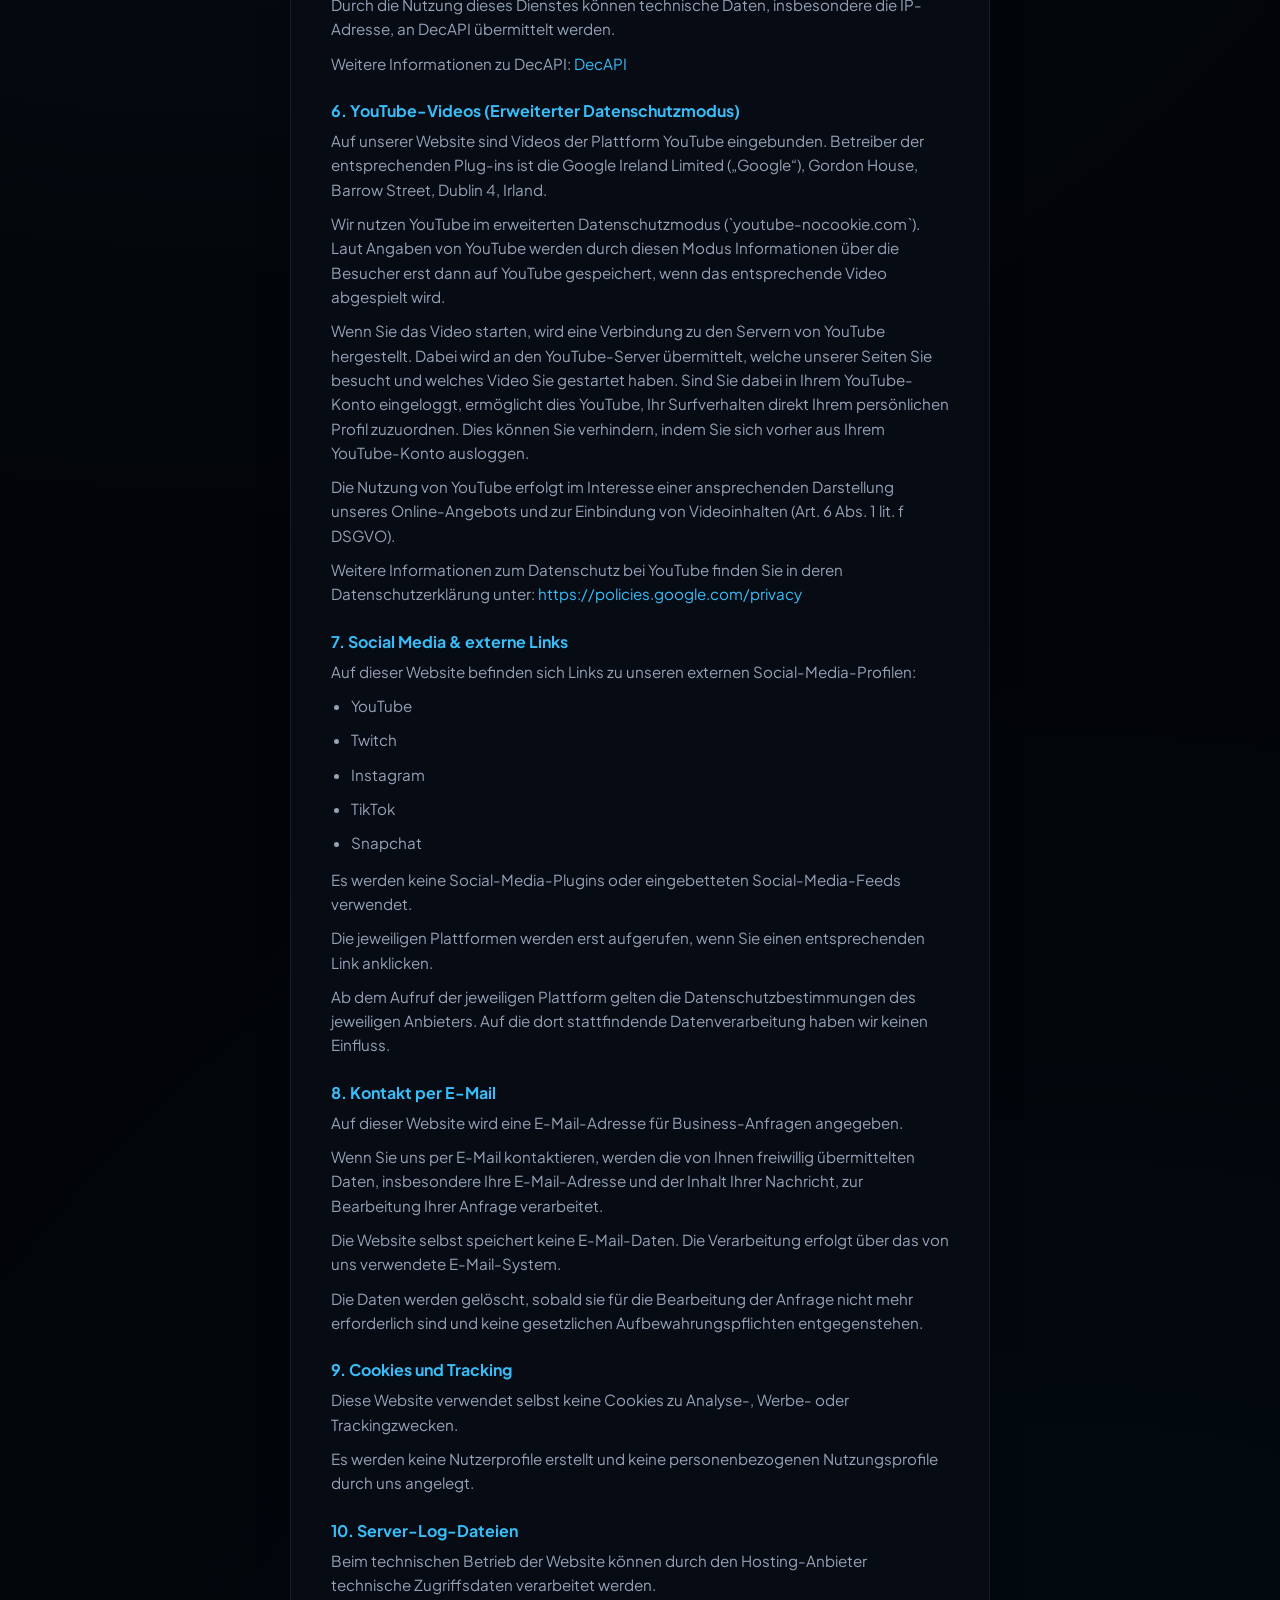
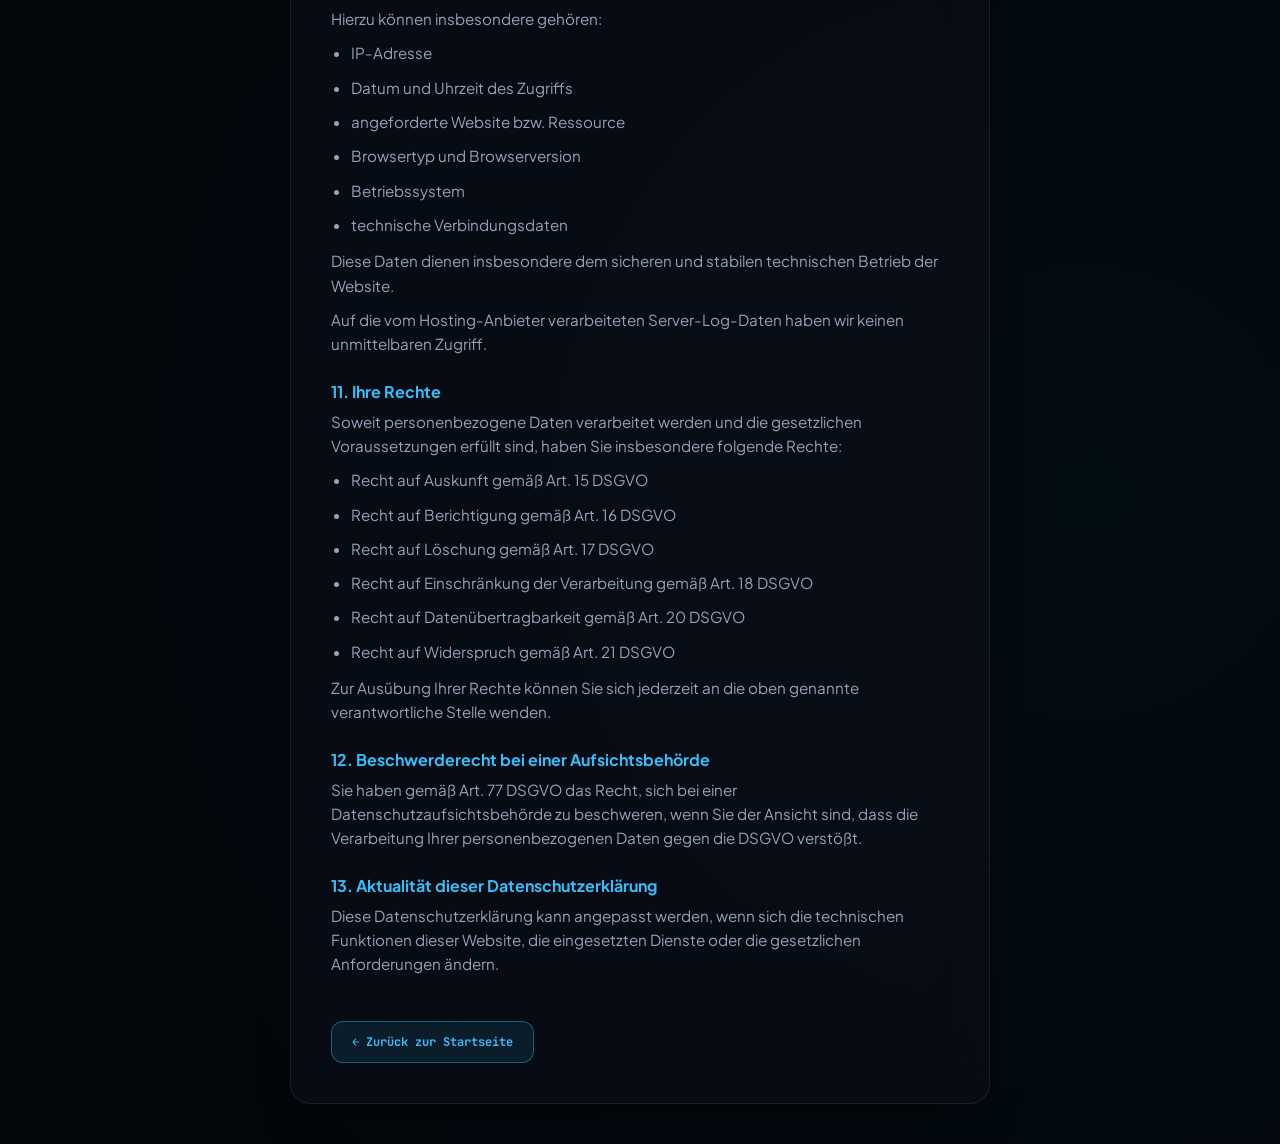
==== commit dd506265: "Update datenschutz.html" ====
--- a/datenschutz.html
+++ b/datenschutz.html
@@ -1,5 +1,4 @@
 <!DOCTYPE html>
-
 <html lang="de">
 <head>
     <meta charset="UTF-8">
@@ -7,486 +6,512 @@
     <meta name="robots" content="noindex, nofollow">
     <title>Datenschutzerklärung — MIKZO</title>
 
-```
-<link href="https://fonts.googleapis.com/css2?family=JetBrains+Mono:wght@400;700&family=Plus+Jakarta+Sans:wght@400;600;800&display=swap" rel="stylesheet">
-
-<style>
-    :root {
-        --bg-dark: #020408;
-        --card-bg: rgba(10, 14, 23, 0.75);
-        --border-glass: rgba(255, 255, 255, 0.08);
-        --border-active: rgba(56, 189, 248, 0.5);
-        --text-main: #f8fafc;
-        --text-muted: #94a3b8;
-        --accent: #38bdf8;
-        --accent-glow: rgba(56, 189, 248, 0.2);
-    }
-
-    * {
-        box-sizing: border-box;
-        margin: 0;
-        padding: 0;
-    }
-
-    body {
-        background-color: var(--bg-dark);
-        background-image:
-            radial-gradient(circle at 15% 15%, rgba(56, 189, 248, 0.08) 0%, transparent 40%),
-            radial-gradient(circle at 85% 85%, rgba(14, 165, 233, 0.05) 0%, transparent 40%);
-        color: var(--text-main);
-        font-family: 'Plus Jakarta Sans', sans-serif;
-        min-height: 100vh;
-        display: flex;
-        flex-direction: column;
-        align-items: center;
-        justify-content: center;
-        padding: 40px 20px;
-    }
-
-    .privacy-wrapper {
-        width: 100%;
-        max-width: 700px;
-        background: var(--card-bg);
-        backdrop-filter: blur(25px);
-        -webkit-backdrop-filter: blur(25px);
-        border: 1px solid var(--border-glass);
-        border-radius: 20px;
-        padding: 40px;
-        box-shadow: 0 20px 40px -15px rgba(0, 0, 0, 0.5);
-    }
-
-    .privacy-header {
-        margin-bottom: 30px;
-        border-bottom: 1px solid var(--border-glass);
-        padding-bottom: 20px;
-    }
-
-    .privacy-header h1 {
-        font-size: 2.2rem;
-        font-weight: 800;
-        letter-spacing: -1px;
-        background: linear-gradient(120deg, #ffffff 30%, var(--accent) 50%, #ffffff 70%);
-        background-size: 200% auto;
-        -webkit-background-clip: text;
-        -webkit-text-fill-color: transparent;
-        margin-bottom: 8px;
-    }
-
-    .privacy-header p {
-        font-family: 'JetBrains Mono', monospace;
-        font-size: 0.75rem;
-        color: var(--accent);
-        text-transform: uppercase;
-        letter-spacing: 2px;
-    }
-
-    .ds-section {
-        margin-bottom: 24px;
-    }
-
-    .ds-section h2 {
-        font-size: 1rem;
-        color: var(--accent);
-        font-family: 'Plus Jakarta Sans', sans-serif;
-        font-weight: 700;
-        margin-bottom: 8px;
-    }
-
-    .ds-section p,
-    .ds-section li {
-        line-height: 1.6;
-        color: var(--text-muted);
-        font-size: 0.95rem;
-        word-break: break-word;
-        margin-bottom: 10px;
-    }
-
-    .ds-section ul {
-        margin-left: 20px;
-        margin-bottom: 12px;
-    }
-
-    .ds-section a {
-        color: var(--accent);
-        text-decoration: none;
-    }
-
-    .ds-section a:hover {
-        text-decoration: underline;
-    }
-
-    .back-btn {
-        display: inline-block;
-        margin-top: 20px;
-        padding: 12px 20px;
-        background: rgba(56, 189, 248, 0.1);
-        border: 1px solid rgba(56, 189, 248, 0.4);
-        color: var(--accent);
-        border-radius: 12px;
-        text-decoration: none;
-        font-family: 'JetBrains Mono', monospace;
-        font-size: 0.75rem;
-        font-weight: 700;
-        text-transform: none;
-        transition: all 0.3s ease;
-    }
-
-    .back-btn:hover {
-        background: var(--accent);
-        color: var(--bg-dark);
-        box-shadow: 0 0 20px var(--accent-glow);
-    }
-
-    @media (max-width: 768px) {
+    <link href="https://fonts.googleapis.com/css2?family=JetBrains+Mono:wght@400;700&family=Plus+Jakarta+Sans:wght@400;600;800&display=swap" rel="stylesheet">
+
+    <style>
+        :root {
+            --bg-dark: #020408;
+            --card-bg: rgba(10, 14, 23, 0.75);
+            --border-glass: rgba(255, 255, 255, 0.08);
+            --border-active: rgba(56, 189, 248, 0.5);
+            --text-main: #f8fafc;
+            --text-muted: #94a3b8;
+            --accent: #38bdf8;
+            --accent-glow: rgba(56, 189, 248, 0.2);
+        }
+
+        * {
+            box-sizing: border-box;
+            margin: 0;
+            padding: 0;
+        }
+
         body {
-            padding: 20px 15px;
+            background-color: var(--bg-dark);
+            background-image:
+                radial-gradient(circle at 15% 15%, rgba(56, 189, 248, 0.08) 0%, transparent 40%),
+                radial-gradient(circle at 85% 85%, rgba(14, 165, 233, 0.05) 0%, transparent 40%);
+            color: var(--text-main);
+            font-family: 'Plus Jakarta Sans', sans-serif;
+            min-height: 100vh;
+            display: flex;
+            flex-direction: column;
+            align-items: center;
+            justify-content: center;
+            padding: 40px 20px;
         }
 
         .privacy-wrapper {
-            padding: 25px;
+            width: 100%;
+            max-width: 700px;
+            background: var(--card-bg);
+            backdrop-filter: blur(25px);
+            -webkit-backdrop-filter: blur(25px);
+            border: 1px solid var(--border-glass);
+            border-radius: 20px;
+            padding: 40px;
+            box-shadow: 0 20px 40px -15px rgba(0, 0, 0, 0.5);
+        }
+
+        .privacy-header {
+            margin-bottom: 30px;
+            border-bottom: 1px solid var(--border-glass);
+            padding-bottom: 20px;
         }
 
         .privacy-header h1 {
-            font-size: 1.8rem;
-        }
-    }
-</style>
-```
-
+            font-size: 2.2rem;
+            font-weight: 800;
+            letter-spacing: -1px;
+            background: linear-gradient(120deg, #ffffff 30%, var(--accent) 50%, #ffffff 70%);
+            background-size: 200% auto;
+            -webkit-background-clip: text;
+            -webkit-text-fill-color: transparent;
+            margin-bottom: 8px;
+        }
+
+        .privacy-header p {
+            font-family: 'JetBrains Mono', monospace;
+            font-size: 0.75rem;
+            color: var(--accent);
+            text-transform: uppercase;
+            letter-spacing: 2px;
+        }
+
+        .ds-section {
+            margin-bottom: 24px;
+        }
+
+        .ds-section h2 {
+            font-size: 1rem;
+            color: var(--accent);
+            font-family: 'Plus Jakarta Sans', sans-serif;
+            font-weight: 700;
+            margin-bottom: 8px;
+        }
+
+        .ds-section p,
+        .ds-section li {
+            line-height: 1.6;
+            color: var(--text-muted);
+            font-size: 0.95rem;
+            word-break: break-word;
+            margin-bottom: 10px;
+        }
+
+        .ds-section ul {
+            margin-left: 20px;
+            margin-bottom: 12px;
+        }
+
+        .ds-section a {
+            color: var(--accent);
+            text-decoration: none;
+        }
+
+        .ds-section a:hover {
+            text-decoration: underline;
+        }
+
+        .back-btn {
+            display: inline-block;
+            margin-top: 20px;
+            padding: 12px 20px;
+            background: rgba(56, 189, 248, 0.1);
+            border: 1px solid rgba(56, 189, 248, 0.4);
+            color: var(--accent);
+            border-radius: 12px;
+            text-decoration: none;
+            font-family: 'JetBrains Mono', monospace;
+            font-size: 0.75rem;
+            font-weight: 700;
+            text-transform: none;
+            transition: all 0.3s ease;
+        }
+
+        .back-btn:hover {
+            background: var(--accent);
+            color: var(--bg-dark);
+            box-shadow: 0 0 20px var(--accent-glow);
+        }
+
+        @media (max-width: 768px) {
+            body {
+                padding: 20px 15px;
+            }
+
+            .privacy-wrapper {
+                padding: 25px;
+            }
+
+            .privacy-header h1 {
+                font-size: 1.8rem;
+            }
+        }
+    </style>
 </head>
 
 <body>
 
-```
-<div class="privacy-wrapper">
-
-    <div class="privacy-header">
-        <h1>Datenschutzerklärung</h1>
-        <p>// Datenschutz</p>
+    <div class="privacy-wrapper">
+
+        <div class="privacy-header">
+            <h1>Datenschutzerklärung</h1>
+            <p>// Datenschutz</p>
+        </div>
+
+        <div class="identity-section">
+
+            <div class="ds-section">
+                <h2>1. Datenschutz auf einen Blick</h2>
+
+                <p>
+                    Der Schutz Ihrer persönlichen Daten ist uns wichtig.
+                    Wir behandeln Ihre personenbezogenen Daten vertraulich
+                    und entsprechend den gesetzlichen Datenschutzvorschriften
+                    sowie dieser Datenschutzerklärung.
+                </p>
+
+                <p>
+                    Diese Website dient als reine Informations- und Linkseite.
+                    Über die Website selbst werden keine Benutzerkonten eingerichtet
+                    und keine Formulare zur Eingabe personenbezogener Daten bereitgestellt.
+                </p>
+
+                <p>
+                    Wir selbst setzen keine Analyse- oder Werbetracking-Dienste ein
+                    und führen keine eigene Besucherdatenbank.
+                </p>
+            </div>
+
+
+            <div class="ds-section">
+                <h2>2. Verantwortliche Stelle</h2>
+
+                <p>
+                    Verantwortlich für diese Website ist:
+                </p>
+
+                <p>
+                    Mike Wehmer<br>
+                    c/o Impressumservice Dein-Impressum<br>
+                    Stettiner Str. 41<br>
+                    35410 Hungen<br>
+                    Deutschland<br>
+                    E-Mail:
+                    <a href="mailto:mikzo@gmx.de">mikzo@gmx.de</a>
+                </p>
+            </div>
+
+
+            <div class="ds-section">
+                <h2>3. Hosting über GitHub Pages</h2>
+
+                <p>
+                    Diese Website wird über GitHub Pages bereitgestellt.
+                </p>
+
+                <p>
+                    GitHub, Inc.<br>
+                    88 Colin P Kelly Jr St<br>
+                    San Francisco, CA 94107<br>
+                    USA
+                </p>
+
+                <p>
+                    Beim Aufruf der Website können durch GitHub technische
+                    Zugriffsdaten verarbeitet werden. Hierzu kann insbesondere
+                    die IP-Adresse des Besuchers gehören.
+                </p>
+
+                <p>
+                    Diese Verarbeitung dient dem technischen Betrieb, der
+                    Sicherheit und der Stabilität der Website.
+                </p>
+
+                <p>
+                    Weitere Informationen zur Datenverarbeitung durch GitHub finden Sie unter:
+                    <a
+                        href="https://docs.github.com/en/site-policy/privacy-policies/github-general-privacy-statement"
+                        target="_blank"
+                        rel="noopener noreferrer"
+                    >
+                        GitHub Datenschutzerklärung
+                    </a>
+                </p>
+
+                <p>
+                    Soweit die gesetzlichen Voraussetzungen vorliegen,
+                    erfolgt die Verarbeitung auf Grundlage von
+                    Art. 6 Abs. 1 lit. f DSGVO.
+                </p>
+            </div>
+
+
+            <div class="ds-section">
+                <h2>4. Google Fonts</h2>
+
+                <p>
+                    Für die Darstellung der Website werden die Schriftarten
+                    JetBrains Mono und Plus Jakarta Sans verwendet.
+                </p>
+
+                <p>
+                    Diese werden über Google Fonts eingebunden. Beim Laden
+                    der Website kann dadurch eine Verbindung zu Servern von
+                    Google hergestellt werden. Dabei können technische
+                    Verbindungsdaten, insbesondere die IP-Adresse, an Google
+                    übermittelt werden.
+                </p>
+
+                <p>
+                    Anbieter:
+                </p>
+
+                <p>
+                    Google Ireland Limited<br>
+                    Gordon House, Barrow Street<br>
+                    Dublin 4<br>
+                    Irland
+                </p>
+
+                <p>
+                    Weitere Informationen zur Datenverarbeitung durch Google:
+                    <a
+                        href="https://policies.google.com/privacy"
+                        target="_blank"
+                        rel="noopener noreferrer"
+                    >
+                        Google Datenschutzerklärung
+                    </a>
+                </p>
+            </div>
+
+
+            <div class="ds-section">
+                <h2>5. Live-Status von Twitch und YouTube</h2>
+
+                <p>
+                    Zur Anzeige des aktuellen Live-Status unserer Twitch- und
+                    YouTube-Kanäle verwenden wir den externen Dienst DecAPI.
+                </p>
+
+                <p>
+                    Durch die Nutzung dieses Dienstes können technische Daten,
+                    insbesondere die IP-Adresse, an DecAPI übermittelt werden.
+                </p>
+
+                <p>
+                    Weitere Informationen zu DecAPI:
+                    <a
+                        href="https://decapi.me/"
+                        target="_blank"
+                        rel="noopener noreferrer"
+                    >
+                        DecAPI
+                    </a>
+                </p>
+            </div>
+
+
+            <div class="ds-section">
+                <h2>6. YouTube-Videos (Erweiterter Datenschutzmodus)</h2>
+
+                <p>
+                    Auf unserer Website sind Videos der Plattform YouTube eingebunden. Betreiber der entsprechenden Plug-ins ist die Google Ireland Limited („Google“), Gordon House, Barrow Street, Dublin 4, Irland.
+                </p>
+
+                <p>
+                    Wir nutzen YouTube im erweiterten Datenschutzmodus (`youtube-nocookie.com`). Laut Angaben von YouTube werden durch diesen Modus Informationen über die Besucher erst dann auf YouTube gespeichert, wenn das entsprechende Video abgespielt wird.
+                </p>
+
+                <p>
+                    Wenn Sie das Video starten, wird eine Verbindung zu den Servern von YouTube hergestellt. Dabei wird an den YouTube-Server übermittelt, welche unserer Seiten Sie besucht und welches Video Sie gestartet haben. Sind Sie dabei in Ihrem YouTube-Konto eingeloggt, ermöglicht dies YouTube, Ihr Surfverhalten direkt Ihrem persönlichen Profil zuzuordnen. Dies können Sie verhindern, indem Sie sich vorher aus Ihrem YouTube-Konto ausloggen.
+                </p>
+
+                <p>
+                    Die Nutzung von YouTube erfolgt im Interesse einer ansprechenden Darstellung unseres Online-Angebots und zur Einbindung von Videoinhalten (Art. 6 Abs. 1 lit. f DSGVO).
+                </p>
+
+                <p>
+                    Weitere Informationen zum Datenschutz bei YouTube finden Sie in deren Datenschutzerklärung unter:
+                    <a
+                        href="https://policies.google.com/privacy"
+                        target="_blank"
+                        rel="noopener noreferrer"
+                    >
+                        https://policies.google.com/privacy
+                    </a>
+                </p>
+            </div>
+
+
+            <div class="ds-section">
+                <h2>7. Social Media &amp; externe Links</h2>
+
+                <p>
+                    Auf dieser Website befinden sich Links zu unseren externen
+                    Social-Media-Profilen:
+                </p>
+
+                <ul>
+                    <li>YouTube</li>
+                    <li>Twitch</li>
+                    <li>Instagram</li>
+                    <li>TikTok</li>
+                    <li>Snapchat</li>
+                </ul>
+
+                <p>
+                    Es werden keine Social-Media-Plugins oder eingebetteten
+                    Social-Media-Feeds verwendet.
+                </p>
+
+                <p>
+                    Die jeweiligen Plattformen werden erst aufgerufen, wenn
+                    Sie einen entsprechenden Link anklicken.
+                </p>
+
+                <p>
+                    Ab dem Aufruf der jeweiligen Plattform gelten die
+                    Datenschutzbestimmungen des jeweiligen Anbieters.
+                    Auf die dort stattfindende Datenverarbeitung haben wir
+                    keinen Einfluss.
+                </p>
+            </div>
+
+
+            <div class="ds-section">
+                <h2>8. Kontakt per E-Mail</h2>
+
+                <p>
+                    Auf dieser Website wird eine E-Mail-Adresse für
+                    Business-Anfragen angegeben.
+                </p>
+
+                <p>
+                    Wenn Sie uns per E-Mail kontaktieren, werden die von Ihnen
+                    freiwillig übermittelten Daten, insbesondere Ihre
+                    E-Mail-Adresse und der Inhalt Ihrer Nachricht, zur
+                    Bearbeitung Ihrer Anfrage verarbeitet.
+                </p>
+
+                <p>
+                    Die Website selbst speichert keine E-Mail-Daten.
+                    Die Verarbeitung erfolgt über das von uns verwendete
+                    E-Mail-System.
+                </p>
+
+                <p>
+                    Die Daten werden gelöscht, sobald sie für die Bearbeitung
+                    der Anfrage nicht mehr erforderlich sind und keine
+                    gesetzlichen Aufbewahrungspflichten entgegenstehen.
+                </p>
+            </div>
+
+
+            <div class="ds-section">
+                <h2>9. Cookies und Tracking</h2>
+
+                <p>
+                    Diese Website verwendet selbst keine Cookies zu Analyse-,
+                    Werbe- oder Trackingzwecken.
+                </p>
+
+                <p>
+                    Es werden keine Nutzerprofile erstellt und keine
+                    personenbezogenen Nutzungsprofile durch uns angelegt.
+                </p>
+            </div>
+
+
+            <div class="ds-section">
+                <h2>10. Server-Log-Dateien</h2>
+
+                <p>
+                    Beim technischen Betrieb der Website können durch den
+                    Hosting-Anbieter technische Zugriffsdaten verarbeitet werden.
+                </p>
+
+                <p>
+                    Hierzu können insbesondere gehören:
+                </p>
+
+                <ul>
+                    <li>IP-Adresse</li>
+                    <li>Datum und Uhrzeit des Zugriffs</li>
+                    <li>angeforderte Website bzw. Ressource</li>
+                    <li>Browsertyp und Browserversion</li>
+                    <li>Betriebssystem</li>
+                    <li>technische Verbindungsdaten</li>
+                </ul>
+
+                <p>
+                    Diese Daten dienen insbesondere dem sicheren und stabilen
+                    technischen Betrieb der Website.
+                </p>
+
+                <p>
+                    Auf die vom Hosting-Anbieter verarbeiteten Server-Log-Daten
+                    haben wir keinen unmittelbaren Zugriff.
+                </p>
+            </div>
+
+
+            <div class="ds-section">
+                <h2>11. Ihre Rechte</h2>
+
+                <p>
+                    Soweit personenbezogene Daten verarbeitet werden und die
+                    gesetzlichen Voraussetzungen erfüllt sind, haben Sie
+                    insbesondere folgende Rechte:
+                </p>
+
+                <ul>
+                    <li>Recht auf Auskunft gemäß Art. 15 DSGVO</li>
+                    <li>Recht auf Berichtigung gemäß Art. 16 DSGVO</li>
+                    <li>Recht auf Löschung gemäß Art. 17 DSGVO</li>
+                    <li>Recht auf Einschränkung der Verarbeitung gemäß Art. 18 DSGVO</li>
+                    <li>Recht auf Datenübertragbarkeit gemäß Art. 20 DSGVO</li>
+                    <li>Recht auf Widerspruch gemäß Art. 21 DSGVO</li>
+                </ul>
+
+                <p>
+                    Zur Ausübung Ihrer Rechte können Sie sich jederzeit an die
+                    oben genannte verantwortliche Stelle wenden.
+                </p>
+            </div>
+
+
+            <div class="ds-section">
+                <h2>12. Beschwerderecht bei einer Aufsichtsbehörde</h2>
+
+                <p>
+                    Sie haben gemäß Art. 77 DSGVO das Recht, sich bei einer
+                    Datenschutzaufsichtsbehörde zu beschweren, wenn Sie der
+                    Ansicht sind, dass die Verarbeitung Ihrer personenbezogenen
+                    Daten gegen die DSGVO verstößt.
+                </p>
+            </div>
+
+
+            <div class="ds-section">
+                <h2>13. Aktualität dieser Datenschutzerklärung</h2>
+
+                <p>
+                    Diese Datenschutzerklärung kann angepasst werden, wenn sich
+                    die technischen Funktionen dieser Website, die eingesetzten
+                    Dienste oder die gesetzlichen Anforderungen ändern.
+                </p>
+            </div>
+
+        </div>
+
+        <div>
+            <a href="index.html" class="back-btn">&larr; Zurück zur Startseite</a>
+        </div>
+
     </div>
-
-    <div class="identity-section">
-
-        <div class="ds-section">
-            <h2>1. Datenschutz auf einen Blick</h2>
-
-            <p>
-                Der Schutz Ihrer persönlichen Daten ist uns wichtig.
-                Wir behandeln Ihre personenbezogenen Daten vertraulich
-                und entsprechend den gesetzlichen Datenschutzvorschriften
-                sowie dieser Datenschutzerklärung.
-            </p>
-
-            <p>
-                Diese Website dient als reine Informations- und Linkseite.
-                Über die Website selbst werden keine Benutzerkonten eingerichtet
-                und keine Formulare zur Eingabe personenbezogener Daten bereitgestellt.
-            </p>
-
-            <p>
-                Wir selbst setzen keine Analyse- oder Werbetracking-Dienste ein
-                und führen keine eigene Besucherdatenbank.
-            </p>
-        </div>
-
-
-        <div class="ds-section">
-            <h2>2. Verantwortliche Stelle</h2>
-
-            <p>
-                Verantwortlich für diese Website ist:
-            </p>
-
-            <p>
-                Mike Wehmer<br>
-                c/o Impressumservice Dein-Impressum<br>
-                Stettiner Str. 41<br>
-                35410 Hungen<br>
-                Deutschland<br>
-                E-Mail:
-                <a href="mailto:mikzo@gmx.de">mikzo@gmx.de</a>
-            </p>
-        </div>
-
-
-        <div class="ds-section">
-            <h2>3. Hosting über GitHub Pages</h2>
-
-            <p>
-                Diese Website wird über GitHub Pages bereitgestellt.
-            </p>
-
-            <p>
-                GitHub, Inc.<br>
-                88 Colin P Kelly Jr St<br>
-                San Francisco, CA 94107<br>
-                USA
-            </p>
-
-            <p>
-                Beim Aufruf der Website können durch GitHub technische
-                Zugriffsdaten verarbeitet werden. Hierzu kann insbesondere
-                die IP-Adresse des Besuchers gehören.
-            </p>
-
-            <p>
-                Diese Verarbeitung dient dem technischen Betrieb, der
-                Sicherheit und der Stabilität der Website.
-            </p>
-
-            <p>
-                Weitere Informationen zur Datenverarbeitung durch GitHub finden Sie unter:
-                <a
-                    href="https://docs.github.com/en/site-policy/privacy-policies/github-general-privacy-statement"
-                    target="_blank"
-                    rel="noopener noreferrer"
-                >
-                    GitHub Datenschutzerklärung
-                </a>
-            </p>
-
-            <p>
-                Soweit die gesetzlichen Voraussetzungen vorliegen,
-                erfolgt die Verarbeitung auf Grundlage von
-                Art. 6 Abs. 1 lit. f DSGVO.
-            </p>
-        </div>
-
-
-        <div class="ds-section">
-            <h2>4. Google Fonts</h2>
-
-            <p>
-                Für die Darstellung der Website werden die Schriftarten
-                JetBrains Mono und Plus Jakarta Sans verwendet.
-            </p>
-
-            <p>
-                Diese werden über Google Fonts eingebunden. Beim Laden
-                der Website kann dadurch eine Verbindung zu Servern von
-                Google hergestellt werden. Dabei können technische
-                Verbindungsdaten, insbesondere die IP-Adresse, an Google
-                übermittelt werden.
-            </p>
-
-            <p>
-                Anbieter:
-            </p>
-
-            <p>
-                Google Ireland Limited<br>
-                Gordon House, Barrow Street<br>
-                Dublin 4<br>
-                Irland
-            </p>
-
-            <p>
-                Weitere Informationen zur Datenverarbeitung durch Google:
-                <a
-                    href="https://policies.google.com/privacy"
-                    target="_blank"
-                    rel="noopener noreferrer"
-                >
-                    Google Datenschutzerklärung
-                </a>
-            </p>
-        </div>
-
-
-        <div class="ds-section">
-            <h2>5. Live-Status von Twitch und YouTube</h2>
-
-            <p>
-                Zur Anzeige des aktuellen Live-Status unserer Twitch- und
-                YouTube-Kanäle verwenden wir den externen Dienst DecAPI.
-            </p>
-
-            <p>
-                Durch die Nutzung dieses Dienstes können technische Daten,
-                insbesondere die IP-Adresse, an DecAPI übermittelt werden.
-            </p>
-
-            <p>
-                Weitere Informationen zu DecAPI:
-                <a
-                    href="https://decapi.me/"
-                    target="_blank"
-                    rel="noopener noreferrer"
-                >
-                    DecAPI
-                </a>
-            </p>
-        </div>
-
-
-        <div class="ds-section">
-            <h2>6. Social Media &amp; externe Links</h2>
-
-            <p>
-                Auf dieser Website befinden sich Links zu unseren externen
-                Social-Media-Profilen:
-            </p>
-
-            <ul>
-                <li>YouTube</li>
-                <li>Twitch</li>
-                <li>Instagram</li>
-                <li>TikTok</li>
-                <li>Snapchat</li>
-            </ul>
-
-            <p>
-                Es werden keine Social-Media-Plugins oder eingebetteten
-                Social-Media-Feeds verwendet.
-            </p>
-
-            <p>
-                Die jeweiligen Plattformen werden erst aufgerufen, wenn
-                Sie einen entsprechenden Link anklicken.
-            </p>
-
-            <p>
-                Ab dem Aufruf der jeweiligen Plattform gelten die
-                Datenschutzbestimmungen des jeweiligen Anbieters.
-                Auf die dort stattfindende Datenverarbeitung haben wir
-                keinen Einfluss.
-            </p>
-        </div>
-
-
-        <div class="ds-section">
-            <h2>7. Kontakt per E-Mail</h2>
-
-            <p>
-                Auf dieser Website wird eine E-Mail-Adresse für
-                Business-Anfragen angegeben.
-            </p>
-
-            <p>
-                Wenn Sie uns per E-Mail kontaktieren, werden die von Ihnen
-                freiwillig übermittelten Daten, insbesondere Ihre
-                E-Mail-Adresse und der Inhalt Ihrer Nachricht, zur
-                Bearbeitung Ihrer Anfrage verarbeitet.
-            </p>
-
-            <p>
-                Die Website selbst speichert keine E-Mail-Daten.
-                Die Verarbeitung erfolgt über das von uns verwendete
-                E-Mail-System.
-            </p>
-
-            <p>
-                Die Daten werden gelöscht, sobald sie für die Bearbeitung
-                der Anfrage nicht mehr erforderlich sind und keine
-                gesetzlichen Aufbewahrungspflichten entgegenstehen.
-            </p>
-        </div>
-
-
-        <div class="ds-section">
-            <h2>8. Cookies und Tracking</h2>
-
-            <p>
-                Diese Website verwendet selbst keine Cookies zu Analyse-,
-                Werbe- oder Trackingzwecken.
-            </p>
-
-            <p>
-                Es werden keine Nutzerprofile erstellt und keine
-                personenbezogenen Nutzungsprofile durch uns angelegt.
-            </p>
-        </div>
-
-
-        <div class="ds-section">
-            <h2>9. Server-Log-Dateien</h2>
-
-            <p>
-                Beim technischen Betrieb der Website können durch den
-                Hosting-Anbieter technische Zugriffsdaten verarbeitet werden.
-            </p>
-
-            <p>
-                Hierzu können insbesondere gehören:
-            </p>
-
-            <ul>
-                <li>IP-Adresse</li>
-                <li>Datum und Uhrzeit des Zugriffs</li>
-                <li>angeforderte Website bzw. Ressource</li>
-                <li>Browsertyp und Browserversion</li>
-                <li>Betriebssystem</li>
-                <li>technische Verbindungsdaten</li>
-            </ul>
-
-            <p>
-                Diese Daten dienen insbesondere dem sicheren und stabilen
-                technischen Betrieb der Website.
-            </p>
-
-            <p>
-                Auf die vom Hosting-Anbieter verarbeiteten Server-Log-Daten
-                haben wir keinen unmittelbaren Zugriff.
-            </p>
-        </div>
-
-
-        <div class="ds-section">
-            <h2>10. Ihre Rechte</h2>
-
-            <p>
-                Soweit personenbezogene Daten verarbeitet werden und die
-                gesetzlichen Voraussetzungen erfüllt sind, haben Sie
-                insbesondere folgende Rechte:
-            </p>
-
-            <ul>
-                <li>Recht auf Auskunft gemäß Art. 15 DSGVO</li>
-                <li>Recht auf Berichtigung gemäß Art. 16 DSGVO</li>
-                <li>Recht auf Löschung gemäß Art. 17 DSGVO</li>
-                <li>Recht auf Einschränkung der Verarbeitung gemäß Art. 18 DSGVO</li>
-                <li>Recht auf Datenübertragbarkeit gemäß Art. 20 DSGVO</li>
-                <li>Recht auf Widerspruch gemäß Art. 21 DSGVO</li>
-            </ul>
-
-            <p>
-                Zur Ausübung Ihrer Rechte können Sie sich jederzeit an die
-                oben genannte verantwortliche Stelle wenden.
-            </p>
-        </div>
-
-
-        <div class="ds-section">
-            <h2>11. Beschwerderecht bei einer Aufsichtsbehörde</h2>
-
-            <p>
-                Sie haben gemäß Art. 77 DSGVO das Recht, sich bei einer
-                Datenschutzaufsichtsbehörde zu beschweren, wenn Sie der
-                Ansicht sind, dass die Verarbeitung Ihrer personenbezogenen
-                Daten gegen die DSGVO verstößt.
-            </p>
-        </div>
-
-
-        <div class="ds-section">
-            <h2>12. Aktualität dieser Datenschutzerklärung</h2>
-
-            <p>
-                Diese Datenschutzerklärung kann angepasst werden, wenn sich
-                die technischen Funktionen dieser Website, die eingesetzten
-                Dienste oder die gesetzlichen Anforderungen ändern.
-            </p>
-        </div>
-
-    </div>
-
-    <div>
-        <a href="index.html" class="back-btn">&larr; Zurück zur Startseite</a>
-    </div>
-
-</div>
-```
 
 </body>
 </html>
-
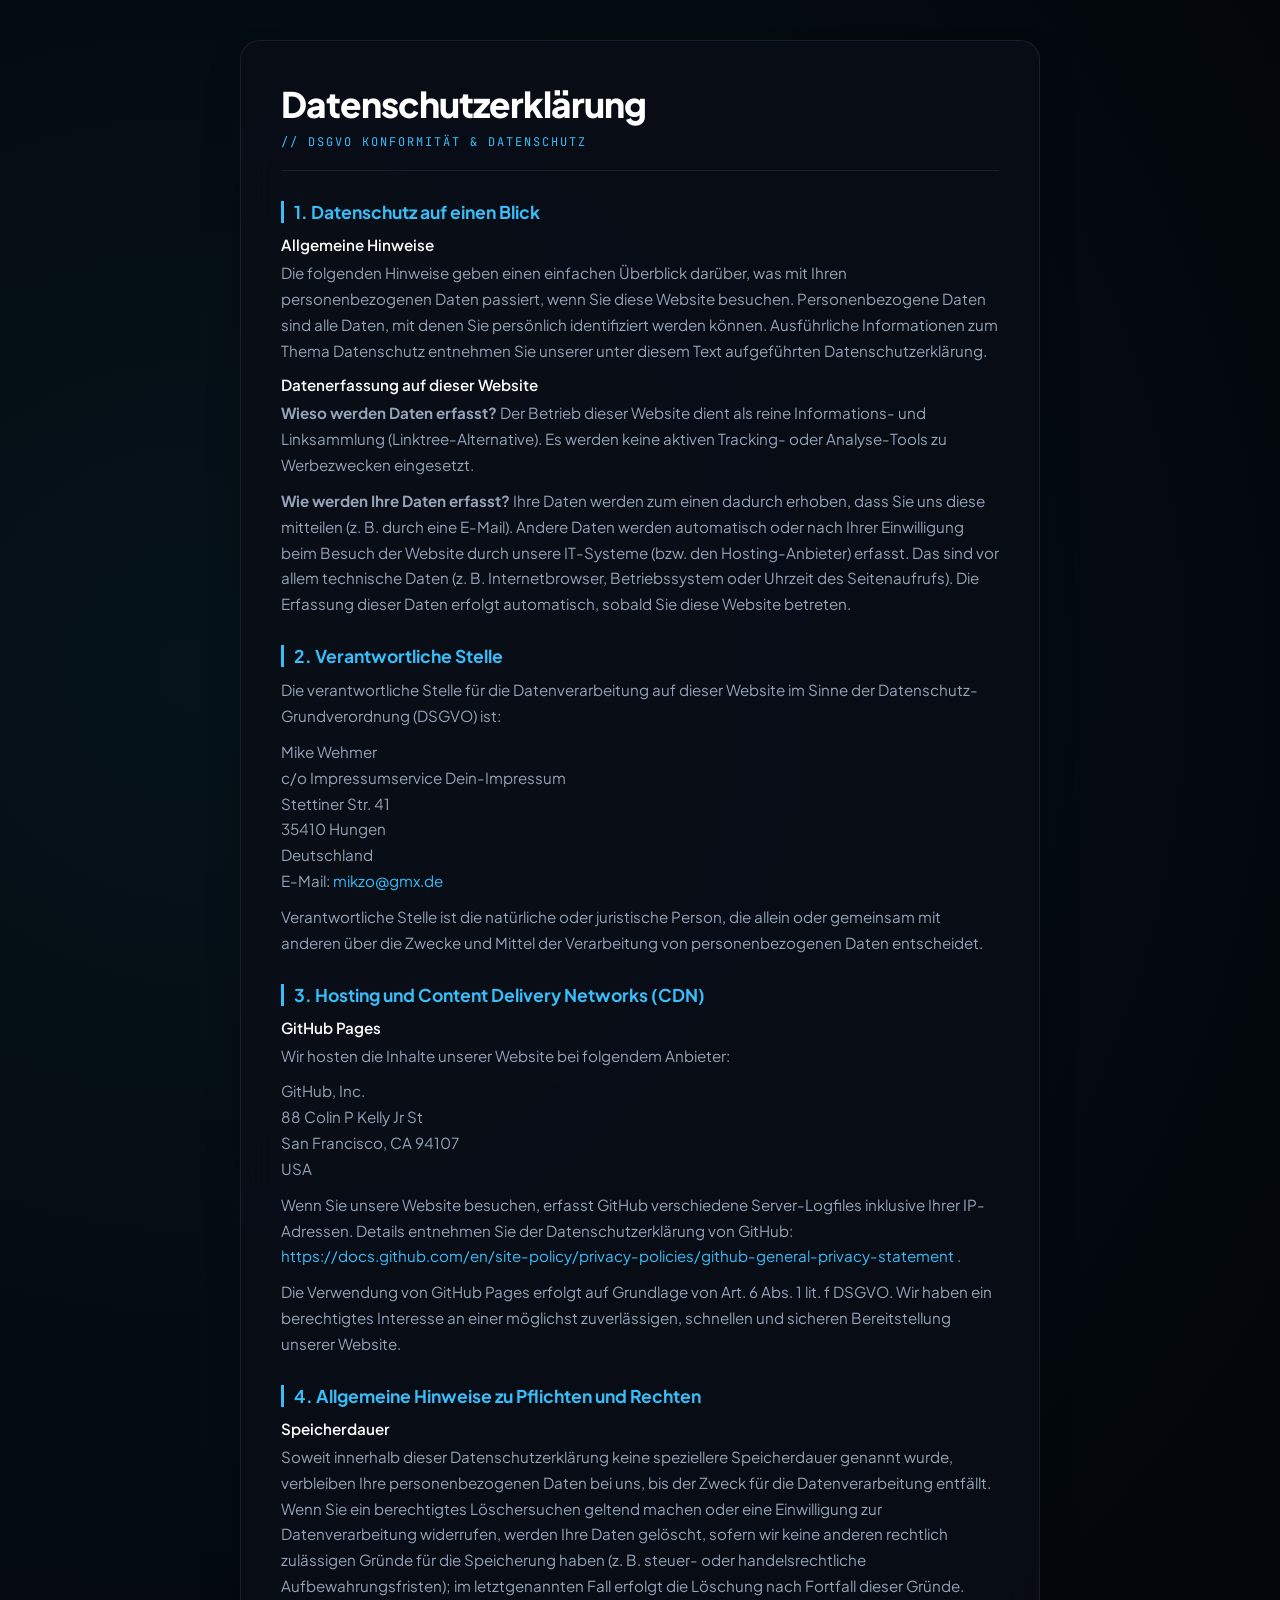
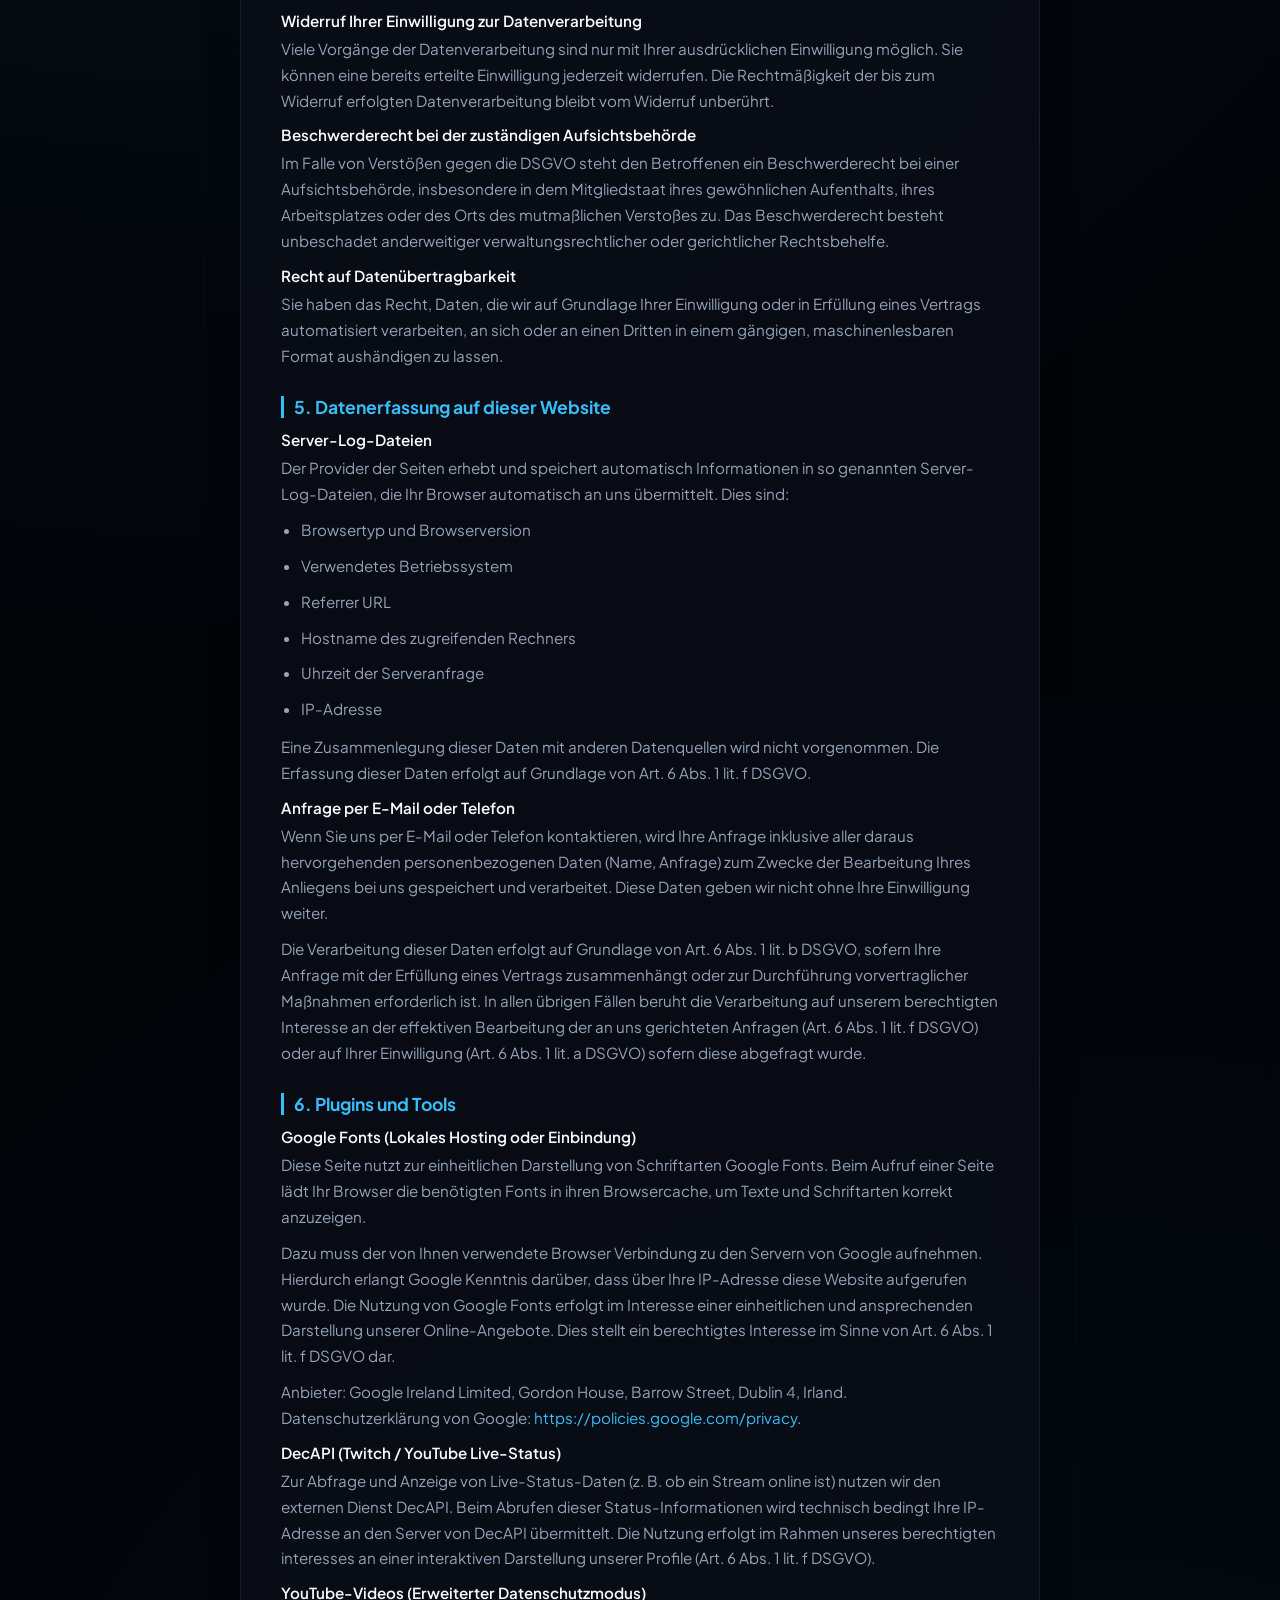
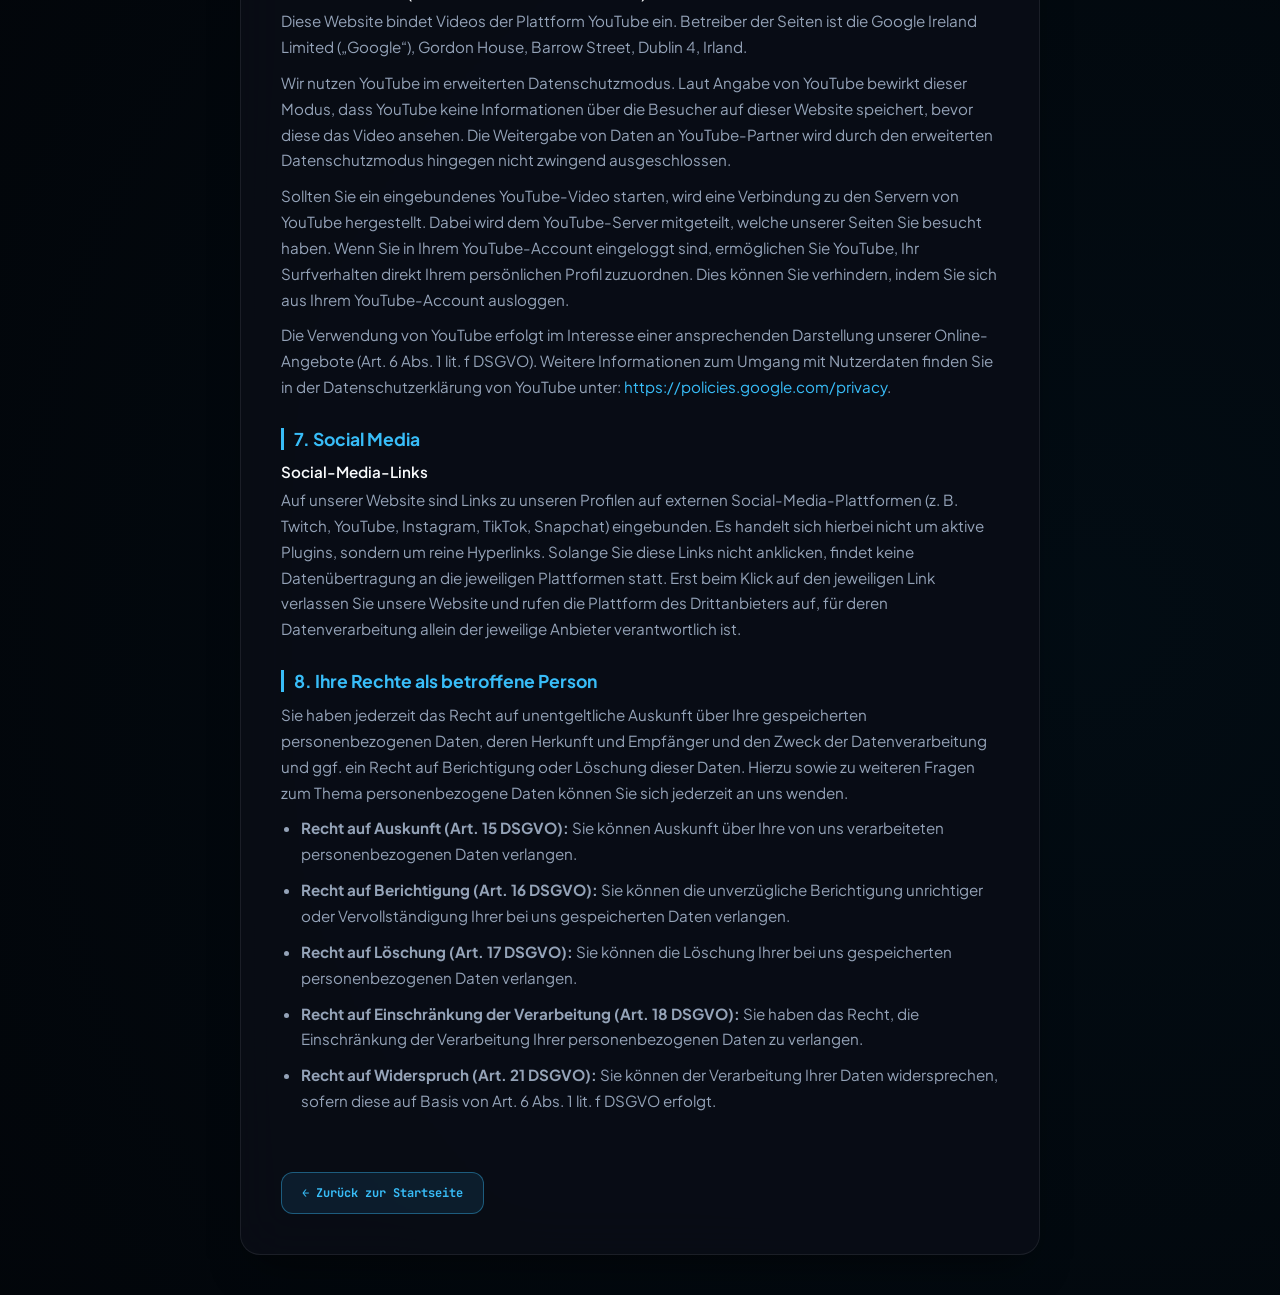
==== commit f3bdd979: "Update datenschutz.html" ====
--- a/datenschutz.html
+++ b/datenschutz.html
@@ -11,7 +11,7 @@
     <style>
         :root {
             --bg-dark: #020408;
-            --card-bg: rgba(10, 14, 23, 0.75);
+            --card-bg: rgba(10, 14, 23, 0.85);
             --border-glass: rgba(255, 255, 255, 0.08);
             --border-active: rgba(56, 189, 248, 0.5);
             --text-main: #f8fafc;
@@ -37,13 +37,12 @@
             display: flex;
             flex-direction: column;
             align-items: center;
-            justify-content: center;
             padding: 40px 20px;
         }
 
         .privacy-wrapper {
             width: 100%;
-            max-width: 700px;
+            max-width: 800px;
             background: var(--card-bg);
             backdrop-filter: blur(25px);
             -webkit-backdrop-filter: blur(25px);
@@ -79,20 +78,30 @@
         }
 
         .ds-section {
-            margin-bottom: 24px;
+            margin-bottom: 28px;
         }
 
         .ds-section h2 {
-            font-size: 1rem;
+            font-size: 1.1rem;
             color: var(--accent);
             font-family: 'Plus Jakarta Sans', sans-serif;
             font-weight: 700;
-            margin-bottom: 8px;
+            margin-bottom: 10px;
+            border-left: 3px solid var(--accent);
+            padding-left: 10px;
+        }
+
+        .ds-section h3 {
+            font-size: 0.95rem;
+            color: var(--text-main);
+            margin-top: 12px;
+            margin-bottom: 6px;
+            font-weight: 600;
         }
 
         .ds-section p,
         .ds-section li {
-            line-height: 1.6;
+            line-height: 1.7;
             color: var(--text-muted);
             font-size: 0.95rem;
             word-break: break-word;
@@ -115,7 +124,7 @@
 
         .back-btn {
             display: inline-block;
-            margin-top: 20px;
+            margin-top: 30px;
             padding: 12px 20px;
             background: rgba(56, 189, 248, 0.1);
             border: 1px solid rgba(56, 189, 248, 0.4);
@@ -125,7 +134,6 @@
             font-family: 'JetBrains Mono', monospace;
             font-size: 0.75rem;
             font-weight: 700;
-            text-transform: none;
             transition: all 0.3s ease;
         }
 
@@ -139,11 +147,9 @@
             body {
                 padding: 20px 15px;
             }
-
             .privacy-wrapper {
                 padding: 25px;
             }
-
             .privacy-header h1 {
                 font-size: 1.8rem;
             }
@@ -157,352 +163,193 @@
 
         <div class="privacy-header">
             <h1>Datenschutzerklärung</h1>
-            <p>// Datenschutz</p>
+            <p>// DSGVO Konformität &amp; Datenschutz</p>
         </div>
 
         <div class="identity-section">
 
             <div class="ds-section">
                 <h2>1. Datenschutz auf einen Blick</h2>
-
-                <p>
-                    Der Schutz Ihrer persönlichen Daten ist uns wichtig.
-                    Wir behandeln Ihre personenbezogenen Daten vertraulich
-                    und entsprechend den gesetzlichen Datenschutzvorschriften
-                    sowie dieser Datenschutzerklärung.
-                </p>
-
-                <p>
-                    Diese Website dient als reine Informations- und Linkseite.
-                    Über die Website selbst werden keine Benutzerkonten eingerichtet
-                    und keine Formulare zur Eingabe personenbezogener Daten bereitgestellt.
-                </p>
-
-                <p>
-                    Wir selbst setzen keine Analyse- oder Werbetracking-Dienste ein
-                    und führen keine eigene Besucherdatenbank.
-                </p>
-            </div>
-
+                <h3>Allgemeine Hinweise</h3>
+                <p>
+                    Die folgenden Hinweise geben einen einfachen Überblick darüber, was mit Ihren personenbezogenen Daten passiert, 
+                    wenn Sie diese Website besuchen. Personenbezogene Daten sind alle Daten, mit denen Sie persönlich identifiziert werden können. 
+                    Ausführliche Informationen zum Thema Datenschutz entnehmen Sie unserer unter diesem Text aufgeführten Datenschutzerklärung.
+                </p>
+                <h3>Datenerfassung auf dieser Website</h3>
+                <p>
+                    <strong>Wieso werden Daten erfasst?</strong> Der Betrieb dieser Website dient als reine Informations- und Linksammlung (Linktree-Alternative). 
+                    Es werden keine aktiven Tracking- oder Analyse-Tools zu Werbezwecken eingesetzt. 
+                </p>
+                <p>
+                    <strong>Wie werden Ihre Daten erfasst?</strong> Ihre Daten werden zum einen dadurch erhoben, dass Sie uns diese mitteilen (z. B. durch eine E-Mail). 
+                    Andere Daten werden automatisch oder nach Ihrer Einwilligung beim Besuch der Website durch unsere IT-Systeme (bzw. den Hosting-Anbieter) erfasst. 
+                    Das sind vor allem technische Daten (z. B. Internetbrowser, Betriebssystem oder Uhrzeit des Seitenaufrufs). 
+                    Die Erfassung dieser Daten erfolgt automatisch, sobald Sie diese Website betreten.
+                </p>
+            </div>
 
             <div class="ds-section">
                 <h2>2. Verantwortliche Stelle</h2>
-
-                <p>
-                    Verantwortlich für diese Website ist:
-                </p>
-
+                <p>Die verantwortliche Stelle für die Datenverarbeitung auf dieser Website im Sinne der Datenschutz-Grundverordnung (DSGVO) ist:</p>
                 <p>
                     Mike Wehmer<br>
                     c/o Impressumservice Dein-Impressum<br>
                     Stettiner Str. 41<br>
                     35410 Hungen<br>
                     Deutschland<br>
-                    E-Mail:
-                    <a href="mailto:mikzo@gmx.de">mikzo@gmx.de</a>
-                </p>
-            </div>
-
-
-            <div class="ds-section">
-                <h2>3. Hosting über GitHub Pages</h2>
-
-                <p>
-                    Diese Website wird über GitHub Pages bereitgestellt.
-                </p>
-
+                    E-Mail: <a href="mailto:mikzo@gmx.de">mikzo@gmx.de</a>
+                </p>
+                <p>
+                    Verantwortliche Stelle ist die natürliche oder juristische Person, die allein oder gemeinsam mit anderen über die Zwecke 
+                    und Mittel der Verarbeitung von personenbezogenen Daten entscheidet.
+                </p>
+            </div>
+
+            <div class="ds-section">
+                <h2>3. Hosting und Content Delivery Networks (CDN)</h2>
+                <h3>GitHub Pages</h3>
+                <p>
+                    Wir hosten die Inhalte unserer Website bei folgendem Anbieter:
+                </p>
                 <p>
                     GitHub, Inc.<br>
                     88 Colin P Kelly Jr St<br>
                     San Francisco, CA 94107<br>
                     USA
                 </p>
-
-                <p>
-                    Beim Aufruf der Website können durch GitHub technische
-                    Zugriffsdaten verarbeitet werden. Hierzu kann insbesondere
-                    die IP-Adresse des Besuchers gehören.
-                </p>
-
-                <p>
-                    Diese Verarbeitung dient dem technischen Betrieb, der
-                    Sicherheit und der Stabilität der Website.
-                </p>
-
-                <p>
-                    Weitere Informationen zur Datenverarbeitung durch GitHub finden Sie unter:
-                    <a
-                        href="https://docs.github.com/en/site-policy/privacy-policies/github-general-privacy-statement"
-                        target="_blank"
-                        rel="noopener noreferrer"
-                    >
-                        GitHub Datenschutzerklärung
-                    </a>
-                </p>
-
-                <p>
-                    Soweit die gesetzlichen Voraussetzungen vorliegen,
-                    erfolgt die Verarbeitung auf Grundlage von
-                    Art. 6 Abs. 1 lit. f DSGVO.
-                </p>
-            </div>
-
-
-            <div class="ds-section">
-                <h2>4. Google Fonts</h2>
-
-                <p>
-                    Für die Darstellung der Website werden die Schriftarten
-                    JetBrains Mono und Plus Jakarta Sans verwendet.
-                </p>
-
-                <p>
-                    Diese werden über Google Fonts eingebunden. Beim Laden
-                    der Website kann dadurch eine Verbindung zu Servern von
-                    Google hergestellt werden. Dabei können technische
-                    Verbindungsdaten, insbesondere die IP-Adresse, an Google
-                    übermittelt werden.
-                </p>
-
-                <p>
-                    Anbieter:
-                </p>
-
-                <p>
-                    Google Ireland Limited<br>
-                    Gordon House, Barrow Street<br>
-                    Dublin 4<br>
-                    Irland
-                </p>
-
-                <p>
-                    Weitere Informationen zur Datenverarbeitung durch Google:
-                    <a
-                        href="https://policies.google.com/privacy"
-                        target="_blank"
-                        rel="noopener noreferrer"
-                    >
-                        Google Datenschutzerklärung
-                    </a>
-                </p>
-            </div>
-
-
-            <div class="ds-section">
-                <h2>5. Live-Status von Twitch und YouTube</h2>
-
-                <p>
-                    Zur Anzeige des aktuellen Live-Status unserer Twitch- und
-                    YouTube-Kanäle verwenden wir den externen Dienst DecAPI.
-                </p>
-
-                <p>
-                    Durch die Nutzung dieses Dienstes können technische Daten,
-                    insbesondere die IP-Adresse, an DecAPI übermittelt werden.
-                </p>
-
-                <p>
-                    Weitere Informationen zu DecAPI:
-                    <a
-                        href="https://decapi.me/"
-                        target="_blank"
-                        rel="noopener noreferrer"
-                    >
-                        DecAPI
-                    </a>
-                </p>
-            </div>
-
-
-            <div class="ds-section">
-                <h2>6. YouTube-Videos (Erweiterter Datenschutzmodus)</h2>
-
-                <p>
-                    Auf unserer Website sind Videos der Plattform YouTube eingebunden. Betreiber der entsprechenden Plug-ins ist die Google Ireland Limited („Google“), Gordon House, Barrow Street, Dublin 4, Irland.
-                </p>
-
-                <p>
-                    Wir nutzen YouTube im erweiterten Datenschutzmodus (`youtube-nocookie.com`). Laut Angaben von YouTube werden durch diesen Modus Informationen über die Besucher erst dann auf YouTube gespeichert, wenn das entsprechende Video abgespielt wird.
-                </p>
-
-                <p>
-                    Wenn Sie das Video starten, wird eine Verbindung zu den Servern von YouTube hergestellt. Dabei wird an den YouTube-Server übermittelt, welche unserer Seiten Sie besucht und welches Video Sie gestartet haben. Sind Sie dabei in Ihrem YouTube-Konto eingeloggt, ermöglicht dies YouTube, Ihr Surfverhalten direkt Ihrem persönlichen Profil zuzuordnen. Dies können Sie verhindern, indem Sie sich vorher aus Ihrem YouTube-Konto ausloggen.
-                </p>
-
-                <p>
-                    Die Nutzung von YouTube erfolgt im Interesse einer ansprechenden Darstellung unseres Online-Angebots und zur Einbindung von Videoinhalten (Art. 6 Abs. 1 lit. f DSGVO).
-                </p>
-
-                <p>
-                    Weitere Informationen zum Datenschutz bei YouTube finden Sie in deren Datenschutzerklärung unter:
-                    <a
-                        href="https://policies.google.com/privacy"
-                        target="_blank"
-                        rel="noopener noreferrer"
-                    >
-                        https://policies.google.com/privacy
-                    </a>
-                </p>
-            </div>
-
-
-            <div class="ds-section">
-                <h2>7. Social Media &amp; externe Links</h2>
-
-                <p>
-                    Auf dieser Website befinden sich Links zu unseren externen
-                    Social-Media-Profilen:
-                </p>
-
+                <p>
+                    Wenn Sie unsere Website besuchen, erfasst GitHub verschiedene Server-Logfiles inklusive Ihrer IP-Adressen. 
+                    Details entnehmen Sie der Datenschutzerklärung von GitHub: 
+                    <a href="https://docs.github.com/en/site-policy/privacy-policies/github-general-privacy-statement" target="_blank" rel="noopener noreferrer">
+                        https://docs.github.com/en/site-policy/privacy-policies/github-general-privacy-statement
+                    </a>.
+                </p>
+                <p>
+                    Die Verwendung von GitHub Pages erfolgt auf Grundlage von Art. 6 Abs. 1 lit. f DSGVO. Wir haben ein berechtigtes Interesse 
+                    an einer möglichst zuverlässigen, schnellen und sicheren Bereitstellung unserer Website.
+                </p>
+            </div>
+
+            <div class="ds-section">
+                <h2>4. Allgemeine Hinweise zu Pflichten und Rechten</h2>
+                <h3>Speicherdauer</h3>
+                <p>
+                    Soweit innerhalb dieser Datenschutzerklärung keine speziellere Speicherdauer genannt wurde, verbleiben Ihre personenbezogenen Daten 
+                    bei uns, bis der Zweck für die Datenverarbeitung entfällt. Wenn Sie ein berechtigtes Löschersuchen geltend machen oder eine Einwilligung 
+                    zur Datenverarbeitung widerrufen, werden Ihre Daten gelöscht, sofern wir keine anderen rechtlich zulässigen Gründe für die Speicherung haben 
+                    (z. B. steuer- oder handelsrechtliche Aufbewahrungsfristen); im letztgenannten Fall erfolgt die Löschung nach Fortfall dieser Gründe.
+                </p>
+                <h3>Widerruf Ihrer Einwilligung zur Datenverarbeitung</h3>
+                <p>
+                    Viele Vorgänge der Datenverarbeitung sind nur mit Ihrer ausdrücklichen Einwilligung möglich. Sie können eine bereits erteilte Einwilligung 
+                    jederzeit widerrufen. Die Rechtmäßigkeit der bis zum Widerruf erfolgten Datenverarbeitung bleibt vom Widerruf unberührt.
+                </p>
+                <h3>Beschwerderecht bei der zuständigen Aufsichtsbehörde</h3>
+                <p>
+                    Im Falle von Verstößen gegen die DSGVO steht den Betroffenen ein Beschwerderecht bei einer Aufsichtsbehörde, 
+                    insbesondere in dem Mitgliedstaat ihres gewöhnlichen Aufenthalts, ihres Arbeitsplatzes oder des Orts des mutmaßlichen Verstoßes zu. 
+                    Das Beschwerderecht besteht unbeschadet anderweitiger verwaltungsrechtlicher oder gerichtlicher Rechtsbehelfe.
+                </p>
+                <h3>Recht auf Datenübertragbarkeit</h3>
+                <p>
+                    Sie haben das Recht, Daten, die wir auf Grundlage Ihrer Einwilligung oder in Erfüllung eines Vertrags automatisiert verarbeiten, 
+                    an sich oder an einen Dritten in einem gängigen, maschinenlesbaren Format aushändigen zu lassen.
+                </p>
+            </div>
+
+            <div class="ds-section">
+                <h2>5. Datenerfassung auf dieser Website</h2>
+                <h3>Server-Log-Dateien</h3>
+                <p>
+                    Der Provider der Seiten erhebt und speichert automatisch Informationen in so genannten Server-Log-Dateien, die Ihr Browser automatisch an uns übermittelt. Dies sind:
+                </p>
                 <ul>
-                    <li>YouTube</li>
-                    <li>Twitch</li>
-                    <li>Instagram</li>
-                    <li>TikTok</li>
-                    <li>Snapchat</li>
+                    <li>Browsertyp und Browserversion</li>
+                    <li>Verwendetes Betriebssystem</li>
+                    <li>Referrer URL</li>
+                    <li>Hostname des zugreifenden Rechners</li>
+                    <li>Uhrzeit der Serveranfrage</li>
+                    <li>IP-Adresse</li>
                 </ul>
-
-                <p>
-                    Es werden keine Social-Media-Plugins oder eingebetteten
-                    Social-Media-Feeds verwendet.
-                </p>
-
-                <p>
-                    Die jeweiligen Plattformen werden erst aufgerufen, wenn
-                    Sie einen entsprechenden Link anklicken.
-                </p>
-
-                <p>
-                    Ab dem Aufruf der jeweiligen Plattform gelten die
-                    Datenschutzbestimmungen des jeweiligen Anbieters.
-                    Auf die dort stattfindende Datenverarbeitung haben wir
-                    keinen Einfluss.
-                </p>
-            </div>
-
-
-            <div class="ds-section">
-                <h2>8. Kontakt per E-Mail</h2>
-
-                <p>
-                    Auf dieser Website wird eine E-Mail-Adresse für
-                    Business-Anfragen angegeben.
-                </p>
-
-                <p>
-                    Wenn Sie uns per E-Mail kontaktieren, werden die von Ihnen
-                    freiwillig übermittelten Daten, insbesondere Ihre
-                    E-Mail-Adresse und der Inhalt Ihrer Nachricht, zur
-                    Bearbeitung Ihrer Anfrage verarbeitet.
-                </p>
-
-                <p>
-                    Die Website selbst speichert keine E-Mail-Daten.
-                    Die Verarbeitung erfolgt über das von uns verwendete
-                    E-Mail-System.
-                </p>
-
-                <p>
-                    Die Daten werden gelöscht, sobald sie für die Bearbeitung
-                    der Anfrage nicht mehr erforderlich sind und keine
-                    gesetzlichen Aufbewahrungspflichten entgegenstehen.
-                </p>
-            </div>
-
-
-            <div class="ds-section">
-                <h2>9. Cookies und Tracking</h2>
-
-                <p>
-                    Diese Website verwendet selbst keine Cookies zu Analyse-,
-                    Werbe- oder Trackingzwecken.
-                </p>
-
-                <p>
-                    Es werden keine Nutzerprofile erstellt und keine
-                    personenbezogenen Nutzungsprofile durch uns angelegt.
-                </p>
-            </div>
-
-
-            <div class="ds-section">
-                <h2>10. Server-Log-Dateien</h2>
-
-                <p>
-                    Beim technischen Betrieb der Website können durch den
-                    Hosting-Anbieter technische Zugriffsdaten verarbeitet werden.
-                </p>
-
-                <p>
-                    Hierzu können insbesondere gehören:
-                </p>
-
+                <p>Eine Zusammenlegung dieser Daten mit anderen Datenquellen wird nicht vorgenommen. Die Erfassung dieser Daten erfolgt auf Grundlage von Art. 6 Abs. 1 lit. f DSGVO.</p>
+
+                <h3>Anfrage per E-Mail oder Telefon</h3>
+                <p>
+                    Wenn Sie uns per E-Mail oder Telefon kontaktieren, wird Ihre Anfrage inklusive aller daraus hervorgehenden personenbezogenen Daten 
+                    (Name, Anfrage) zum Zwecke der Bearbeitung Ihres Anliegens bei uns gespeichert und verarbeitet. Diese Daten geben wir nicht ohne Ihre Einwilligung weiter.
+                </p>
+                <p>
+                    Die Verarbeitung dieser Daten erfolgt auf Grundlage von Art. 6 Abs. 1 lit. b DSGVO, sofern Ihre Anfrage mit der Erfüllung eines Vertrags zusammenhängt 
+                    oder zur Durchführung vorvertraglicher Maßnahmen erforderlich ist. In allen übrigen Fällen beruht die Verarbeitung auf unserem berechtigten Interesse 
+                    an der effektiven Bearbeitung der an uns gerichteten Anfragen (Art. 6 Abs. 1 lit. f DSGVO) oder auf Ihrer Einwilligung (Art. 6 Abs. 1 lit. a DSGVO) sofern diese abgefragt wurde.
+                </p>
+            </div>
+
+            <div class="ds-section">
+                <h2>6. Plugins und Tools</h2>
+                <h3>Google Fonts (Lokales Hosting oder Einbindung)</h3>
+                <p>
+                    Diese Seite nutzt zur einheitlichen Darstellung von Schriftarten Google Fonts. Beim Aufruf einer Seite lädt Ihr Browser die benötigten Fonts 
+                    in ihren Browsercache, um Texte und Schriftarten korrekt anzuzeigen. 
+                </p>
+                <p>
+                    Dazu muss der von Ihnen verwendete Browser Verbindung zu den Servern von Google aufnehmen. Hierdurch erlangt Google Kenntnis darüber, 
+                    dass über Ihre IP-Adresse diese Website aufgerufen wurde. Die Nutzung von Google Fonts erfolgt im Interesse einer einheitlichen und ansprechenden 
+                    Darstellung unserer Online-Angebote. Dies stellt ein berechtigtes Interesse im Sinne von Art. 6 Abs. 1 lit. f DSGVO dar.
+                </p>
+                <p>
+                    Anbieter: Google Ireland Limited, Gordon House, Barrow Street, Dublin 4, Irland. 
+                    Datenschutzerklärung von Google: <a href="https://policies.google.com/privacy" target="_blank" rel="noopener noreferrer">https://policies.google.com/privacy</a>.
+                </p>
+
+                <h3>DecAPI (Twitch / YouTube Live-Status)</h3>
+                <p>
+                    Zur Abfrage und Anzeige von Live-Status-Daten (z. B. ob ein Stream online ist) nutzen wir den externen Dienst DecAPI. 
+                    Beim Abrufen dieser Status-Informationen wird technisch bedingt Ihre IP-Adresse an den Server von DecAPI übermittelt. 
+                    Die Nutzung erfolgt im Rahmen unseres berechtigten interesses an einer interaktiven Darstellung unserer Profile (Art. 6 Abs. 1 lit. f DSGVO).
+                </p>
+
+                <h3>YouTube-Videos (Erweiterter Datenschutzmodus)</h3>
+                <p>
+                    Diese Website bindet Videos der Plattform YouTube ein. Betreiber der Seiten ist die Google Ireland Limited („Google“), Gordon House, Barrow Street, Dublin 4, Irland.
+                </p>
+                <p>
+                    Wir nutzen YouTube im erweiterten Datenschutzmodus. Laut Angabe von YouTube bewirkt dieser Modus, dass YouTube keine Informationen über die Besucher auf dieser Website 
+                    speichert, bevor diese das Video ansehen. Die Weitergabe von Daten an YouTube-Partner wird durch den erweiterten Datenschutzmodus hingegen nicht zwingend ausgeschlossen.
+                </p>
+                <p>
+                    Sollten Sie ein eingebundenes YouTube-Video starten, wird eine Verbindung zu den Servern von YouTube hergestellt. Dabei wird dem YouTube-Server mitgeteilt, 
+                    welche unserer Seiten Sie besucht haben. Wenn Sie in Ihrem YouTube-Account eingeloggt sind, ermöglichen Sie YouTube, Ihr Surfverhalten direkt Ihrem persönlichen Profil zuzuordnen. 
+                    Dies können Sie verhindern, indem Sie sich aus Ihrem YouTube-Account ausloggen.
+                </p>
+                <p>
+                    Die Verwendung von YouTube erfolgt im Interesse einer ansprechenden Darstellung unserer Online-Angebote (Art. 6 Abs. 1 lit. f DSGVO). 
+                    Weitere Informationen zum Umgang mit Nutzerdaten finden Sie in der Datenschutzerklärung von YouTube unter: 
+                    <a href="https://policies.google.com/privacy" target="_blank" rel="noopener noreferrer">https://policies.google.com/privacy</a>.
+                </p>
+            </div>
+
+            <div class="ds-section">
+                <h2>7. Social Media</h2>
+                <h3>Social-Media-Links</h3>
+                <p>
+                    Auf unserer Website sind Links zu unseren Profilen auf externen Social-Media-Plattformen (z. B. Twitch, YouTube, Instagram, TikTok, Snapchat) eingebunden. 
+                    Es handelt sich hierbei nicht um aktive Plugins, sondern um reine Hyperlinks. Solange Sie diese Links nicht anklicken, findet keine Datenübertragung an die jeweiligen Plattformen statt. 
+                    Erst beim Klick auf den jeweiligen Link verlassen Sie unsere Website und rufen die Plattform des Drittanbieters auf, für deren Datenverarbeitung allein der jeweilige Anbieter verantwortlich ist.
+                </p>
+            </div>
+
+            <div class="ds-section">
+                <h2>8. Ihre Rechte als betroffene Person</h2>
+                <p>Sie haben jederzeit das Recht auf unentgeltliche Auskunft über Ihre gespeicherten personenbezogenen Daten, deren Herkunft und Empfänger und den Zweck der Datenverarbeitung und ggf. ein Recht auf Berichtigung oder Löschung dieser Daten. Hierzu sowie zu weiteren Fragen zum Thema personenbezogene Daten können Sie sich jederzeit an uns wenden.</p>
                 <ul>
-                    <li>IP-Adresse</li>
-                    <li>Datum und Uhrzeit des Zugriffs</li>
-                    <li>angeforderte Website bzw. Ressource</li>
-                    <li>Browsertyp und Browserversion</li>
-                    <li>Betriebssystem</li>
-                    <li>technische Verbindungsdaten</li>
+                    <li><strong>Recht auf Auskunft (Art. 15 DSGVO):</strong> Sie können Auskunft über Ihre von uns verarbeiteten personenbezogenen Daten verlangen.</li>
+                    <li><strong>Recht auf Berichtigung (Art. 16 DSGVO):</strong> Sie können die unverzügliche Berichtigung unrichtiger oder Vervollständigung Ihrer bei uns gespeicherten Daten verlangen.</li>
+                    <li><strong>Recht auf Löschung (Art. 17 DSGVO):</strong> Sie können die Löschung Ihrer bei uns gespeicherten personenbezogenen Daten verlangen.</li>
+                    <li><strong>Recht auf Einschränkung der Verarbeitung (Art. 18 DSGVO):</strong> Sie haben das Recht, die Einschränkung der Verarbeitung Ihrer personenbezogenen Daten zu verlangen.</li>
+                    <li><strong>Recht auf Widerspruch (Art. 21 DSGVO):</strong> Sie können der Verarbeitung Ihrer Daten widersprechen, sofern diese auf Basis von Art. 6 Abs. 1 lit. f DSGVO erfolgt.</li>
                 </ul>
-
-                <p>
-                    Diese Daten dienen insbesondere dem sicheren und stabilen
-                    technischen Betrieb der Website.
-                </p>
-
-                <p>
-                    Auf die vom Hosting-Anbieter verarbeiteten Server-Log-Daten
-                    haben wir keinen unmittelbaren Zugriff.
-                </p>
-            </div>
-
-
-            <div class="ds-section">
-                <h2>11. Ihre Rechte</h2>
-
-                <p>
-                    Soweit personenbezogene Daten verarbeitet werden und die
-                    gesetzlichen Voraussetzungen erfüllt sind, haben Sie
-                    insbesondere folgende Rechte:
-                </p>
-
-                <ul>
-                    <li>Recht auf Auskunft gemäß Art. 15 DSGVO</li>
-                    <li>Recht auf Berichtigung gemäß Art. 16 DSGVO</li>
-                    <li>Recht auf Löschung gemäß Art. 17 DSGVO</li>
-                    <li>Recht auf Einschränkung der Verarbeitung gemäß Art. 18 DSGVO</li>
-                    <li>Recht auf Datenübertragbarkeit gemäß Art. 20 DSGVO</li>
-                    <li>Recht auf Widerspruch gemäß Art. 21 DSGVO</li>
-                </ul>
-
-                <p>
-                    Zur Ausübung Ihrer Rechte können Sie sich jederzeit an die
-                    oben genannte verantwortliche Stelle wenden.
-                </p>
-            </div>
-
-
-            <div class="ds-section">
-                <h2>12. Beschwerderecht bei einer Aufsichtsbehörde</h2>
-
-                <p>
-                    Sie haben gemäß Art. 77 DSGVO das Recht, sich bei einer
-                    Datenschutzaufsichtsbehörde zu beschweren, wenn Sie der
-                    Ansicht sind, dass die Verarbeitung Ihrer personenbezogenen
-                    Daten gegen die DSGVO verstößt.
-                </p>
-            </div>
-
-
-            <div class="ds-section">
-                <h2>13. Aktualität dieser Datenschutzerklärung</h2>
-
-                <p>
-                    Diese Datenschutzerklärung kann angepasst werden, wenn sich
-                    die technischen Funktionen dieser Website, die eingesetzten
-                    Dienste oder die gesetzlichen Anforderungen ändern.
-                </p>
             </div>
 
         </div>
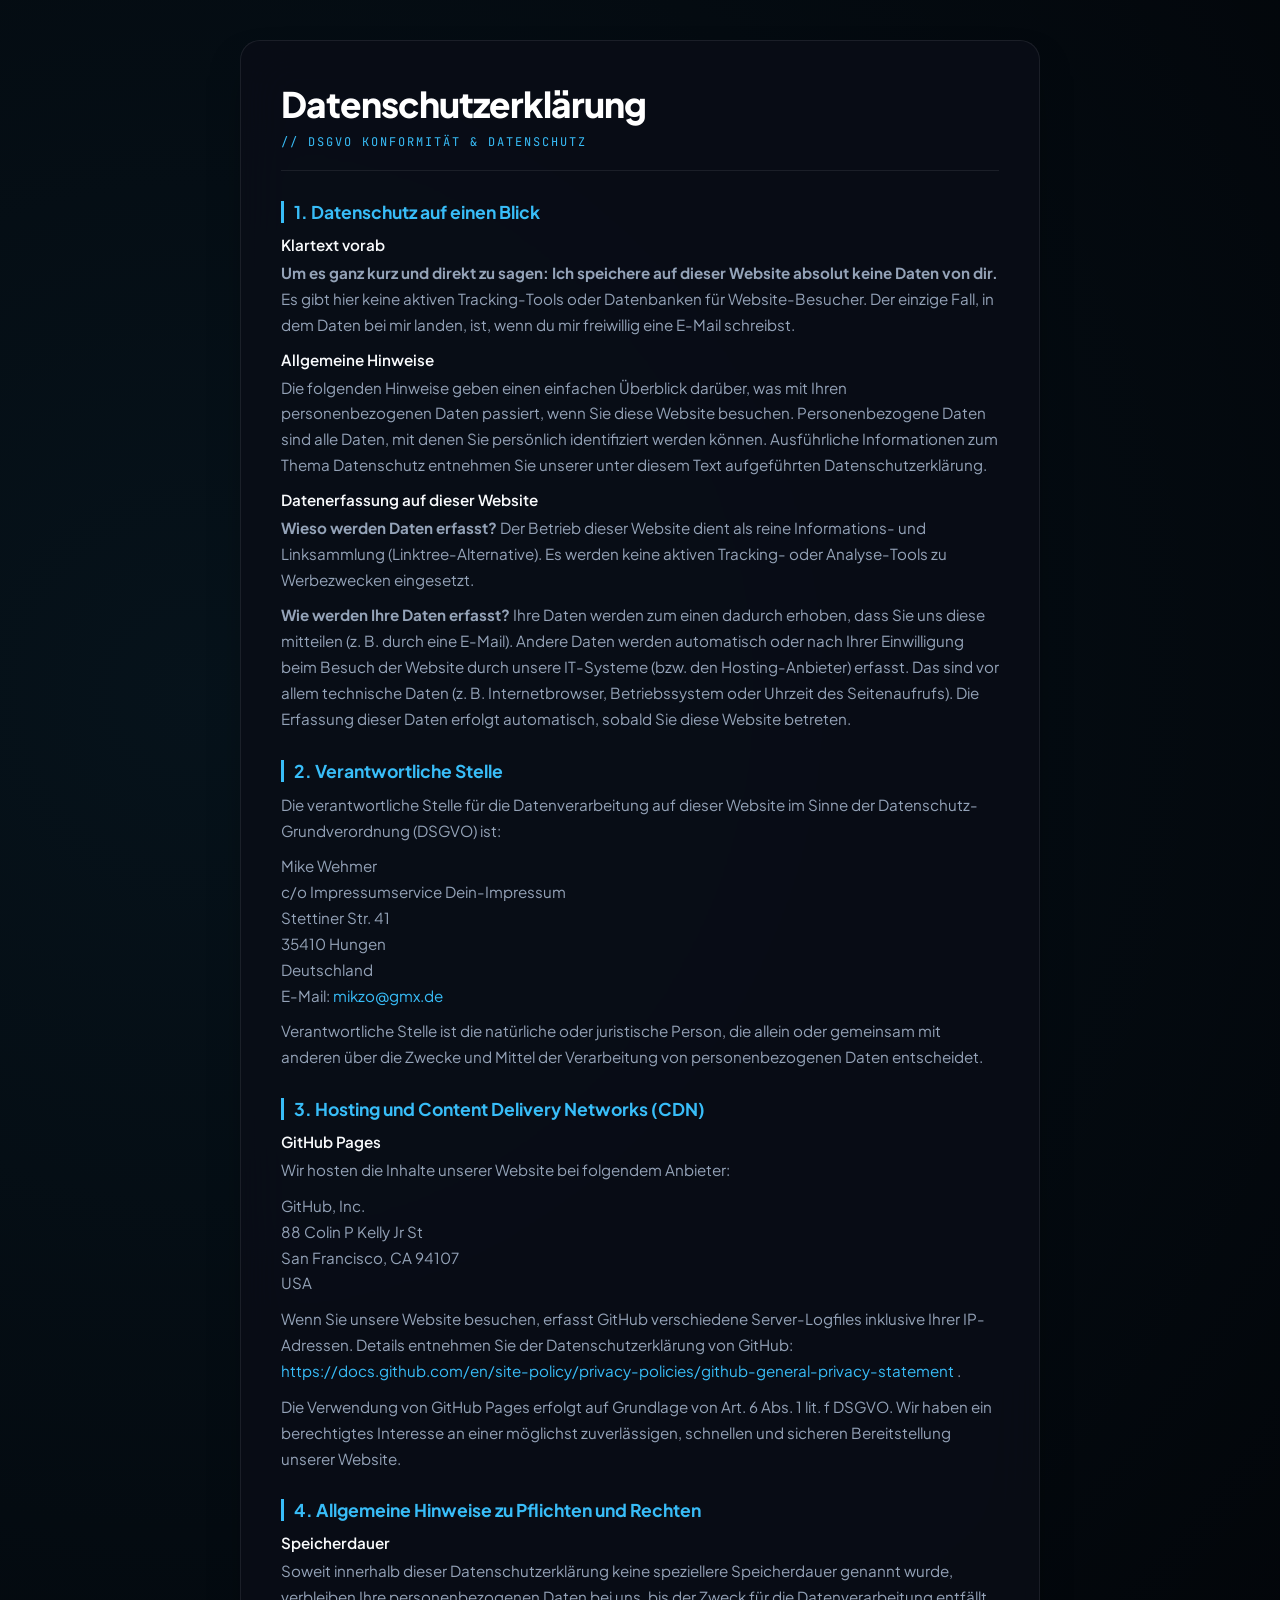
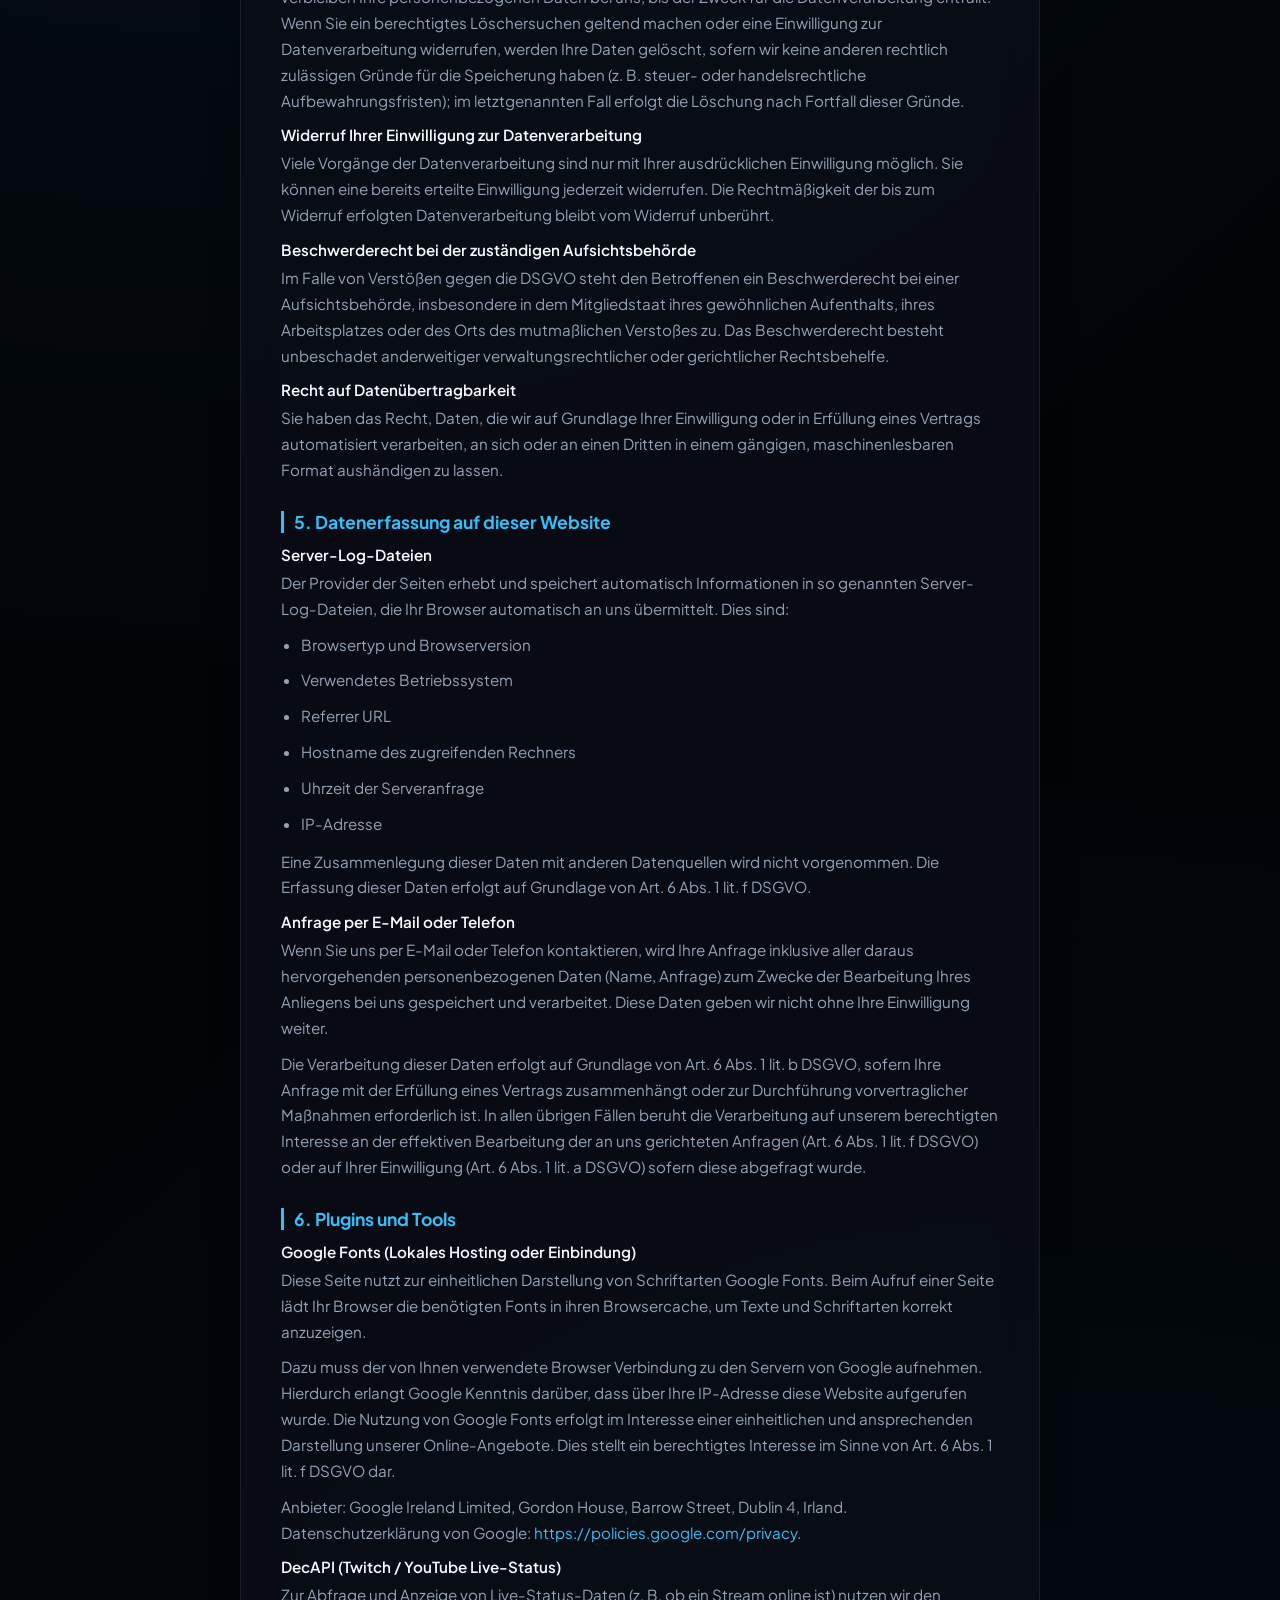
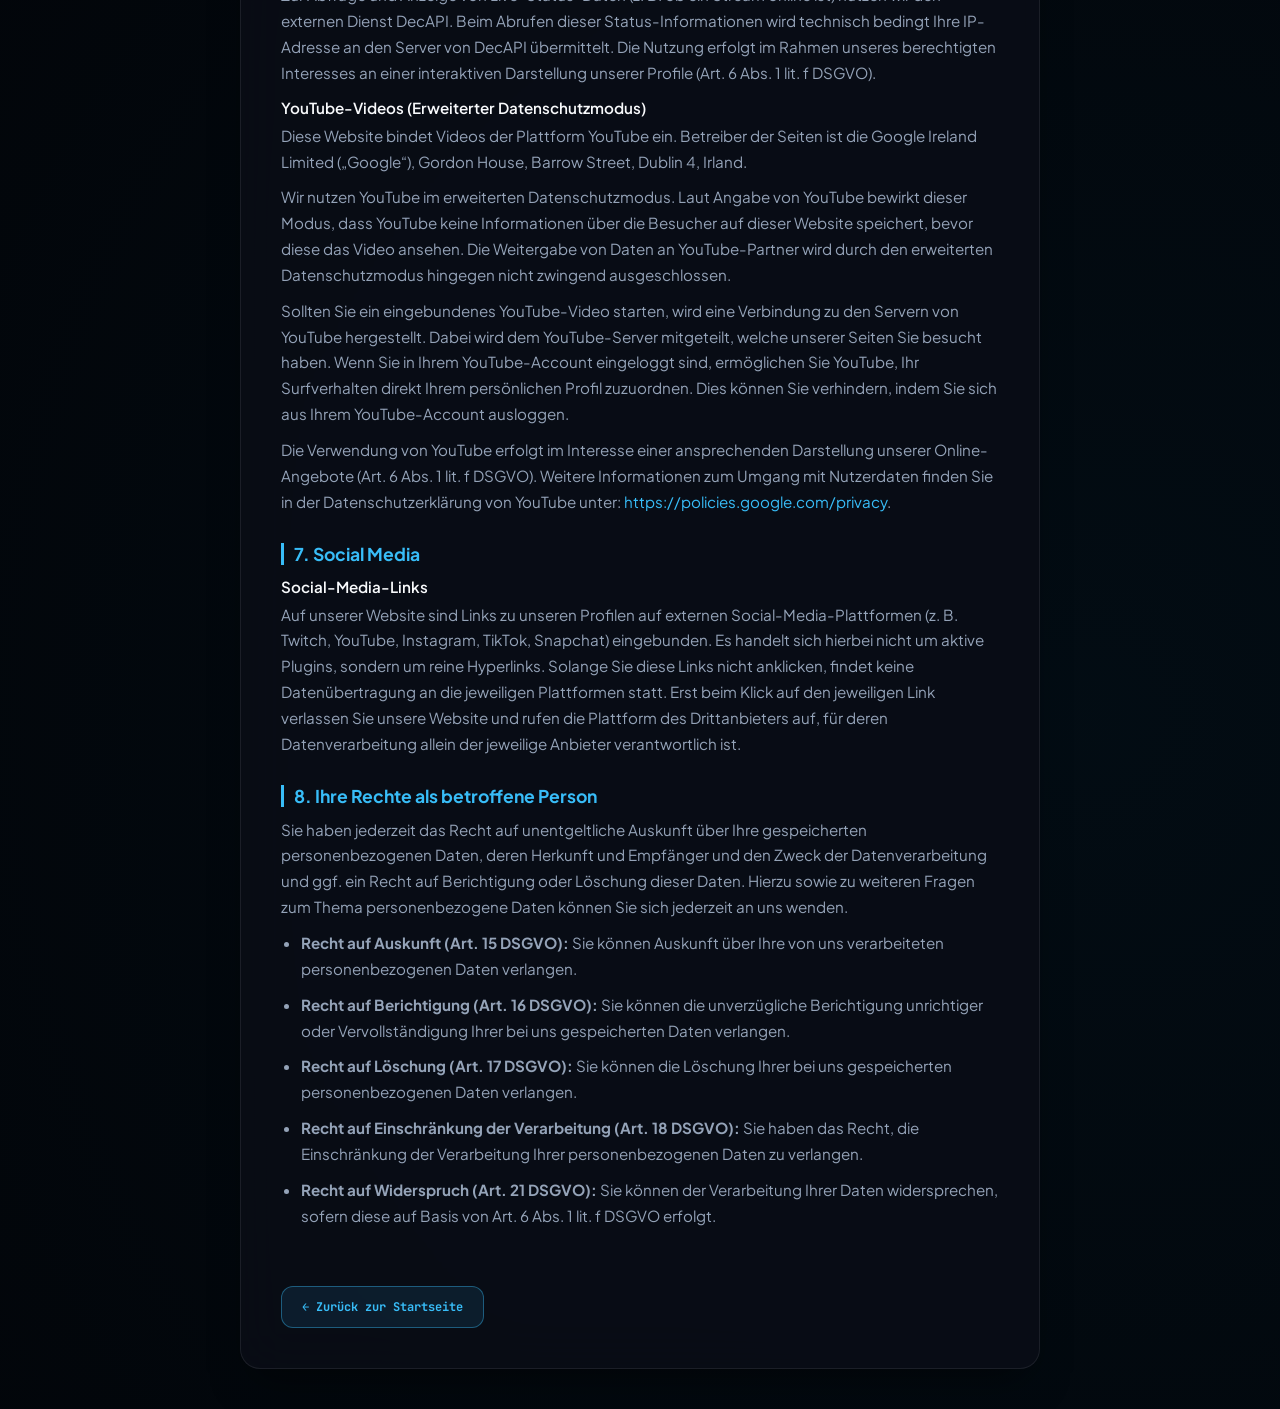
==== commit dbec1ee7: "Update datenschutz.html" ====
--- a/datenschutz.html
+++ b/datenschutz.html
@@ -170,6 +170,11 @@
 
             <div class="ds-section">
                 <h2>1. Datenschutz auf einen Blick</h2>
+                <h3>Klartext vorab</h3>
+                <p>
+                    <strong>Um es ganz kurz und direkt zu sagen: Ich speichere auf dieser Website absolut keine Daten von dir.</strong> 
+                    Es gibt hier keine aktiven Tracking-Tools oder Datenbanken für Website-Besucher. Der einzige Fall, in dem Daten bei mir landen, ist, wenn du mir freiwillig eine E-Mail schreibst.
+                </p>
                 <h3>Allgemeine Hinweise</h3>
                 <p>
                     Die folgenden Hinweise geben einen einfachen Überblick darüber, was mit Ihren personenbezogenen Daten passiert, 
@@ -307,7 +312,7 @@
                 <p>
                     Zur Abfrage und Anzeige von Live-Status-Daten (z. B. ob ein Stream online ist) nutzen wir den externen Dienst DecAPI. 
                     Beim Abrufen dieser Status-Informationen wird technisch bedingt Ihre IP-Adresse an den Server von DecAPI übermittelt. 
-                    Die Nutzung erfolgt im Rahmen unseres berechtigten interesses an einer interaktiven Darstellung unserer Profile (Art. 6 Abs. 1 lit. f DSGVO).
+                    Die Nutzung erfolgt im Rahmen unseres berechtigten Interesses an einer interaktiven Darstellung unserer Profile (Art. 6 Abs. 1 lit. f DSGVO).
                 </p>
 
                 <h3>YouTube-Videos (Erweiterter Datenschutzmodus)</h3>
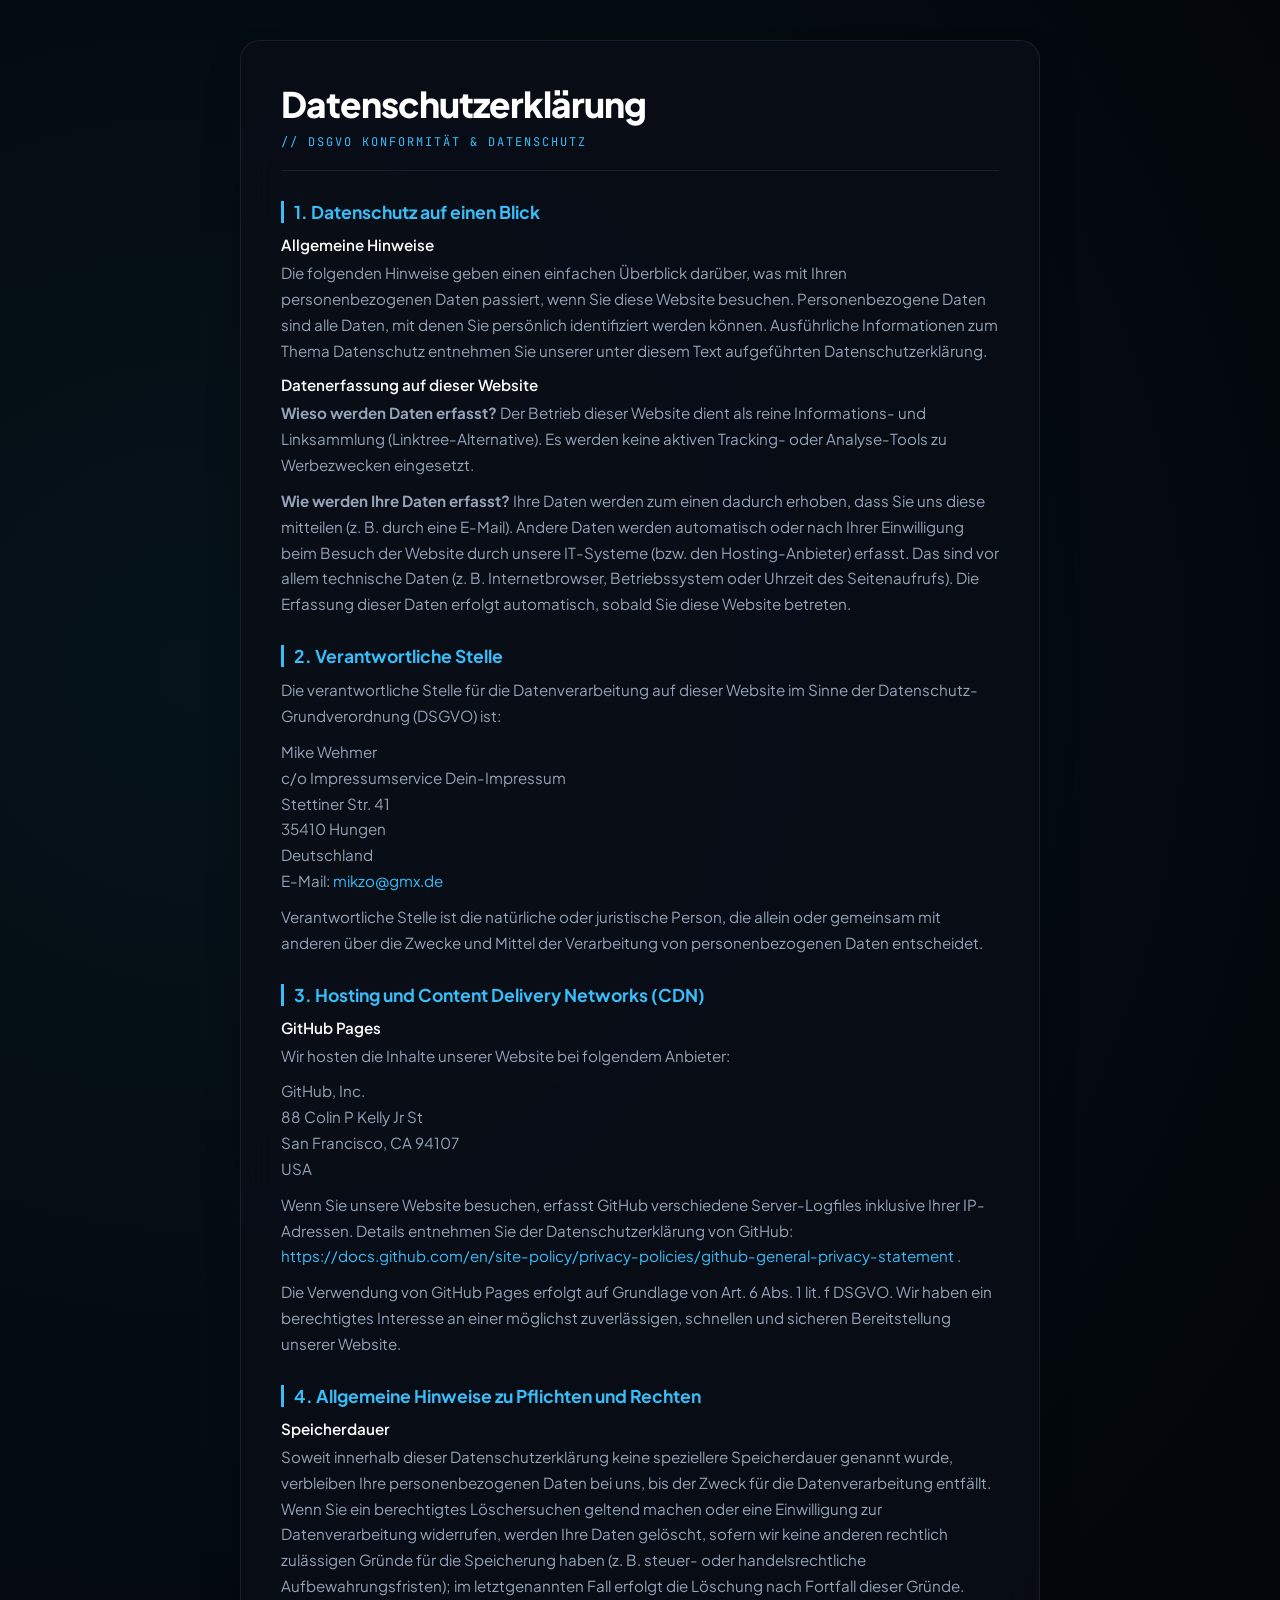
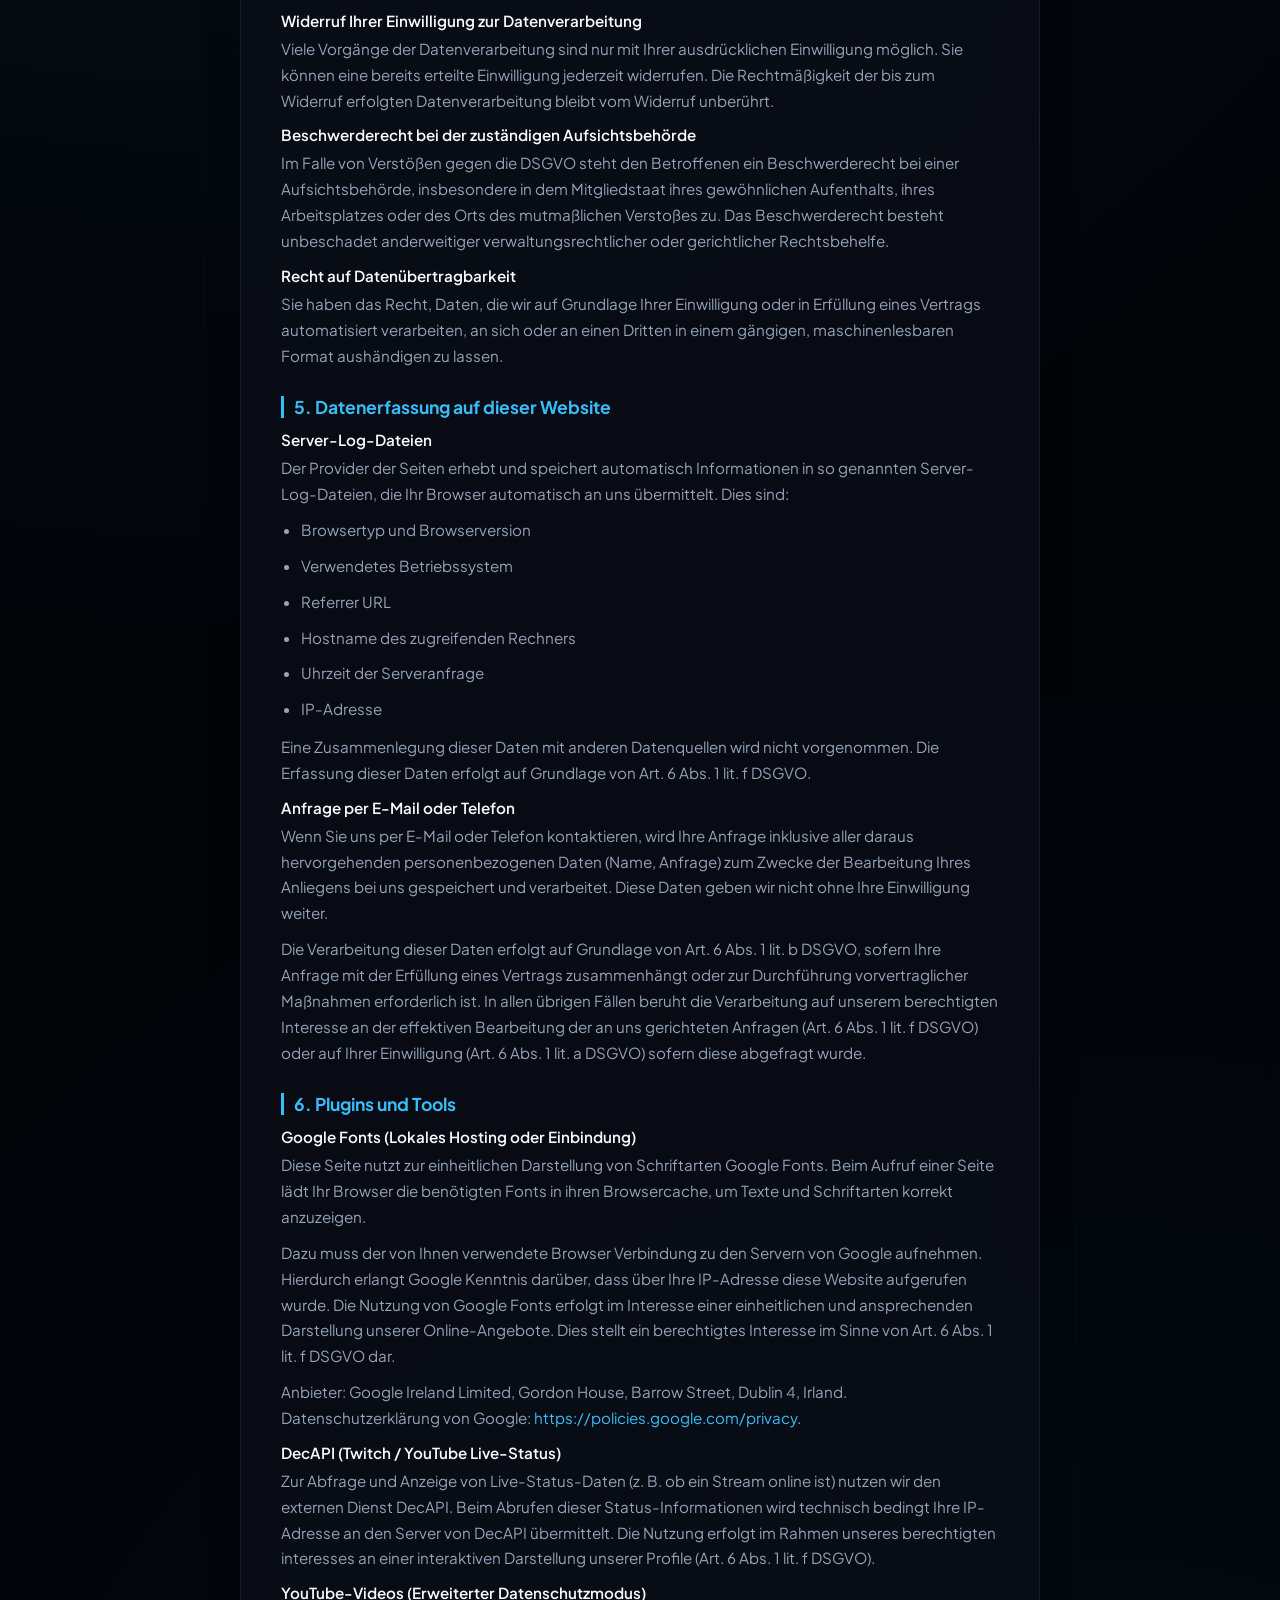
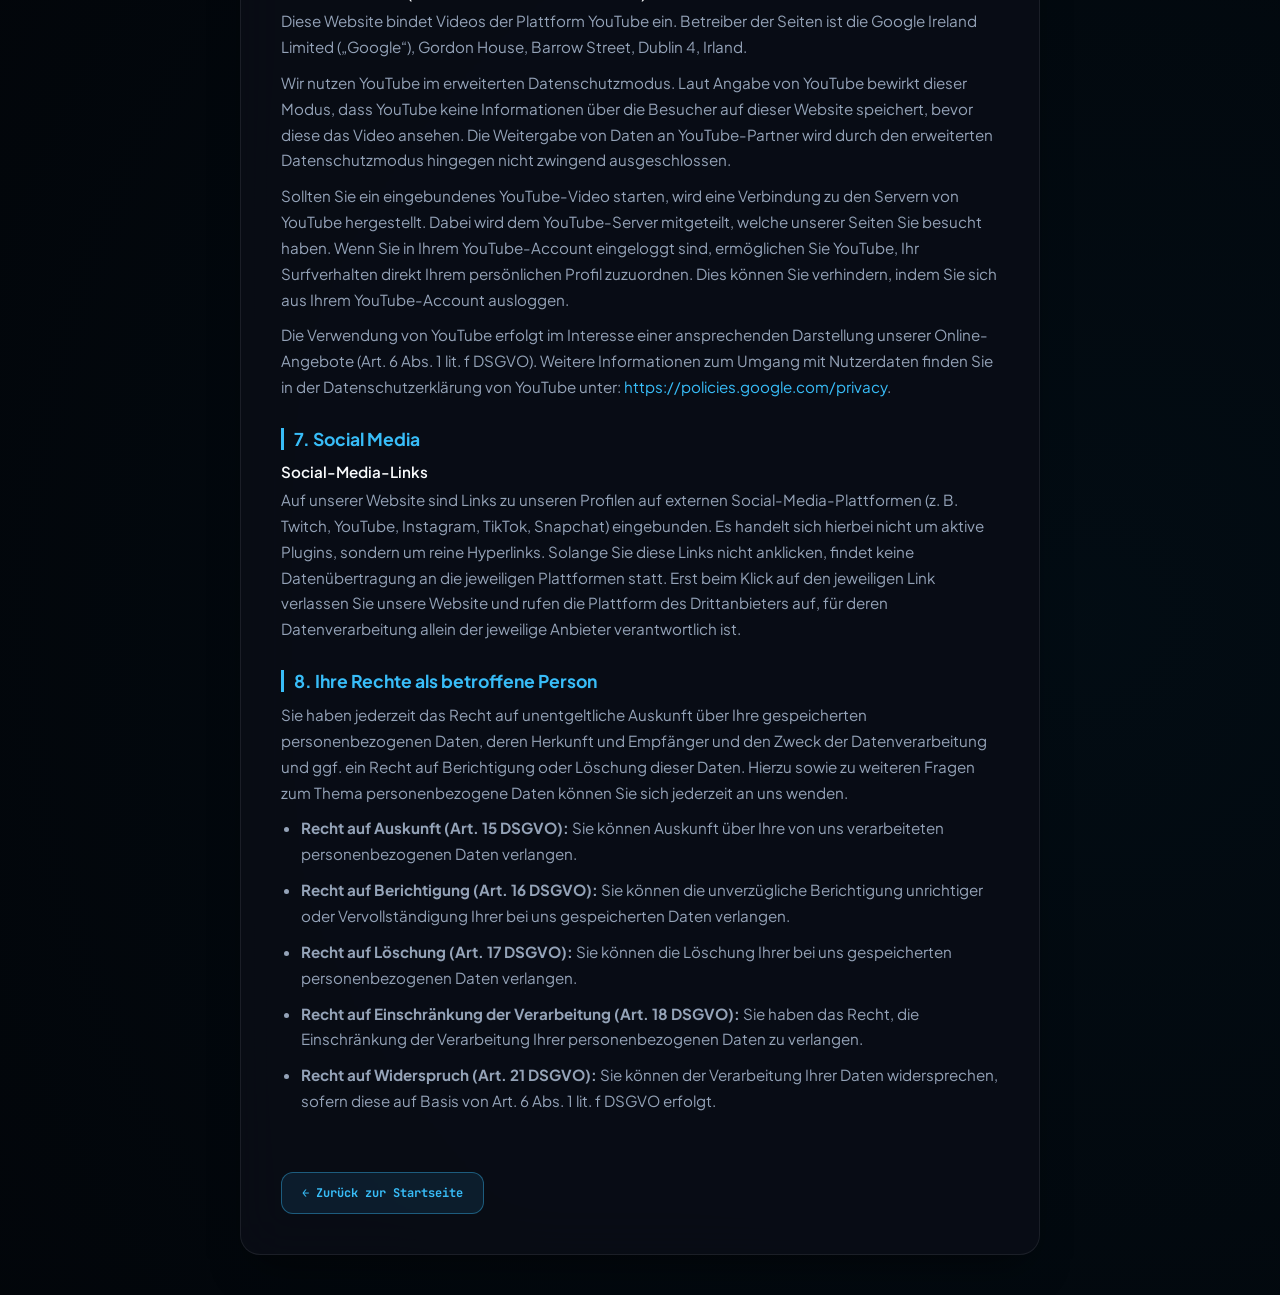
==== commit b0f0808a: "Update datenschutz.html" ====
--- a/datenschutz.html
+++ b/datenschutz.html
@@ -170,11 +170,6 @@
 
             <div class="ds-section">
                 <h2>1. Datenschutz auf einen Blick</h2>
-                <h3>Klartext vorab</h3>
-                <p>
-                    <strong>Um es ganz kurz und direkt zu sagen: Ich speichere auf dieser Website absolut keine Daten von dir.</strong> 
-                    Es gibt hier keine aktiven Tracking-Tools oder Datenbanken für Website-Besucher. Der einzige Fall, in dem Daten bei mir landen, ist, wenn du mir freiwillig eine E-Mail schreibst.
-                </p>
                 <h3>Allgemeine Hinweise</h3>
                 <p>
                     Die folgenden Hinweise geben einen einfachen Überblick darüber, was mit Ihren personenbezogenen Daten passiert, 
@@ -312,7 +307,7 @@
                 <p>
                     Zur Abfrage und Anzeige von Live-Status-Daten (z. B. ob ein Stream online ist) nutzen wir den externen Dienst DecAPI. 
                     Beim Abrufen dieser Status-Informationen wird technisch bedingt Ihre IP-Adresse an den Server von DecAPI übermittelt. 
-                    Die Nutzung erfolgt im Rahmen unseres berechtigten Interesses an einer interaktiven Darstellung unserer Profile (Art. 6 Abs. 1 lit. f DSGVO).
+                    Die Nutzung erfolgt im Rahmen unseres berechtigten interesses an einer interaktiven Darstellung unserer Profile (Art. 6 Abs. 1 lit. f DSGVO).
                 </p>
 
                 <h3>YouTube-Videos (Erweiterter Datenschutzmodus)</h3>
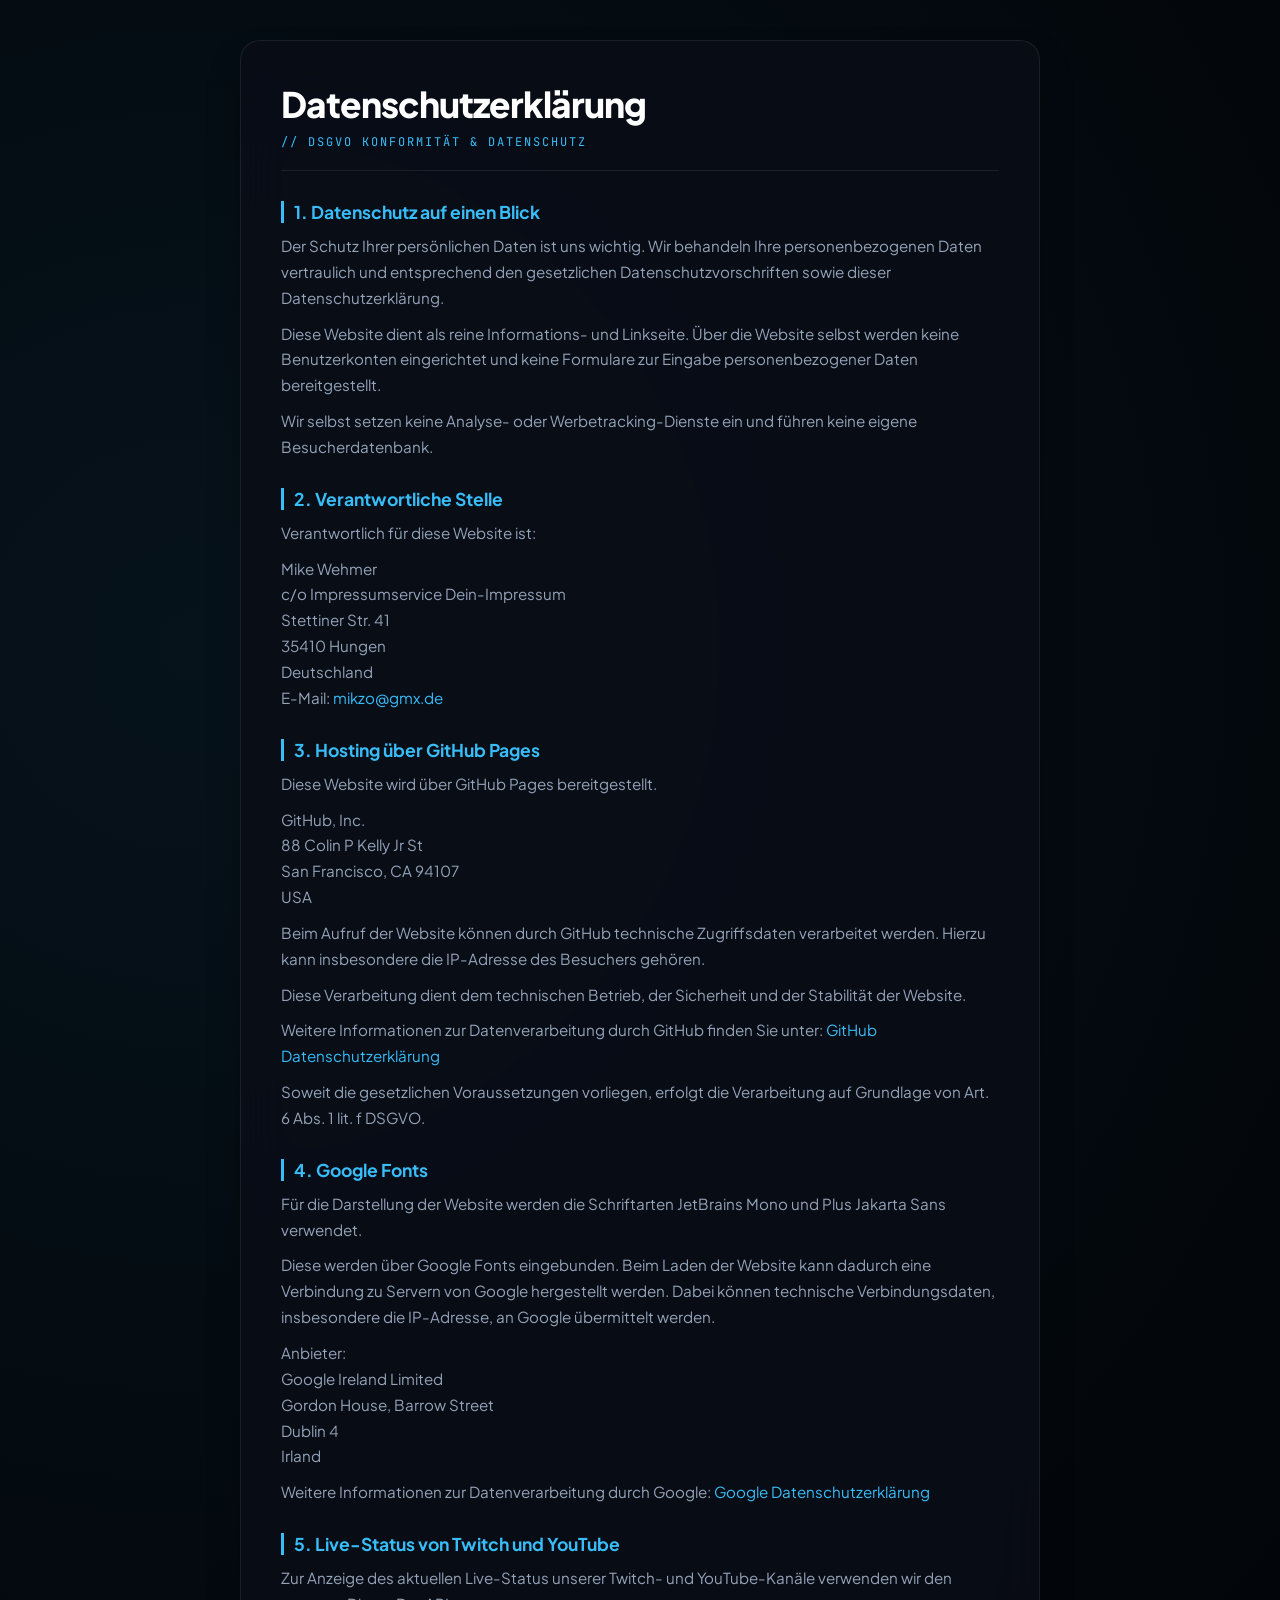
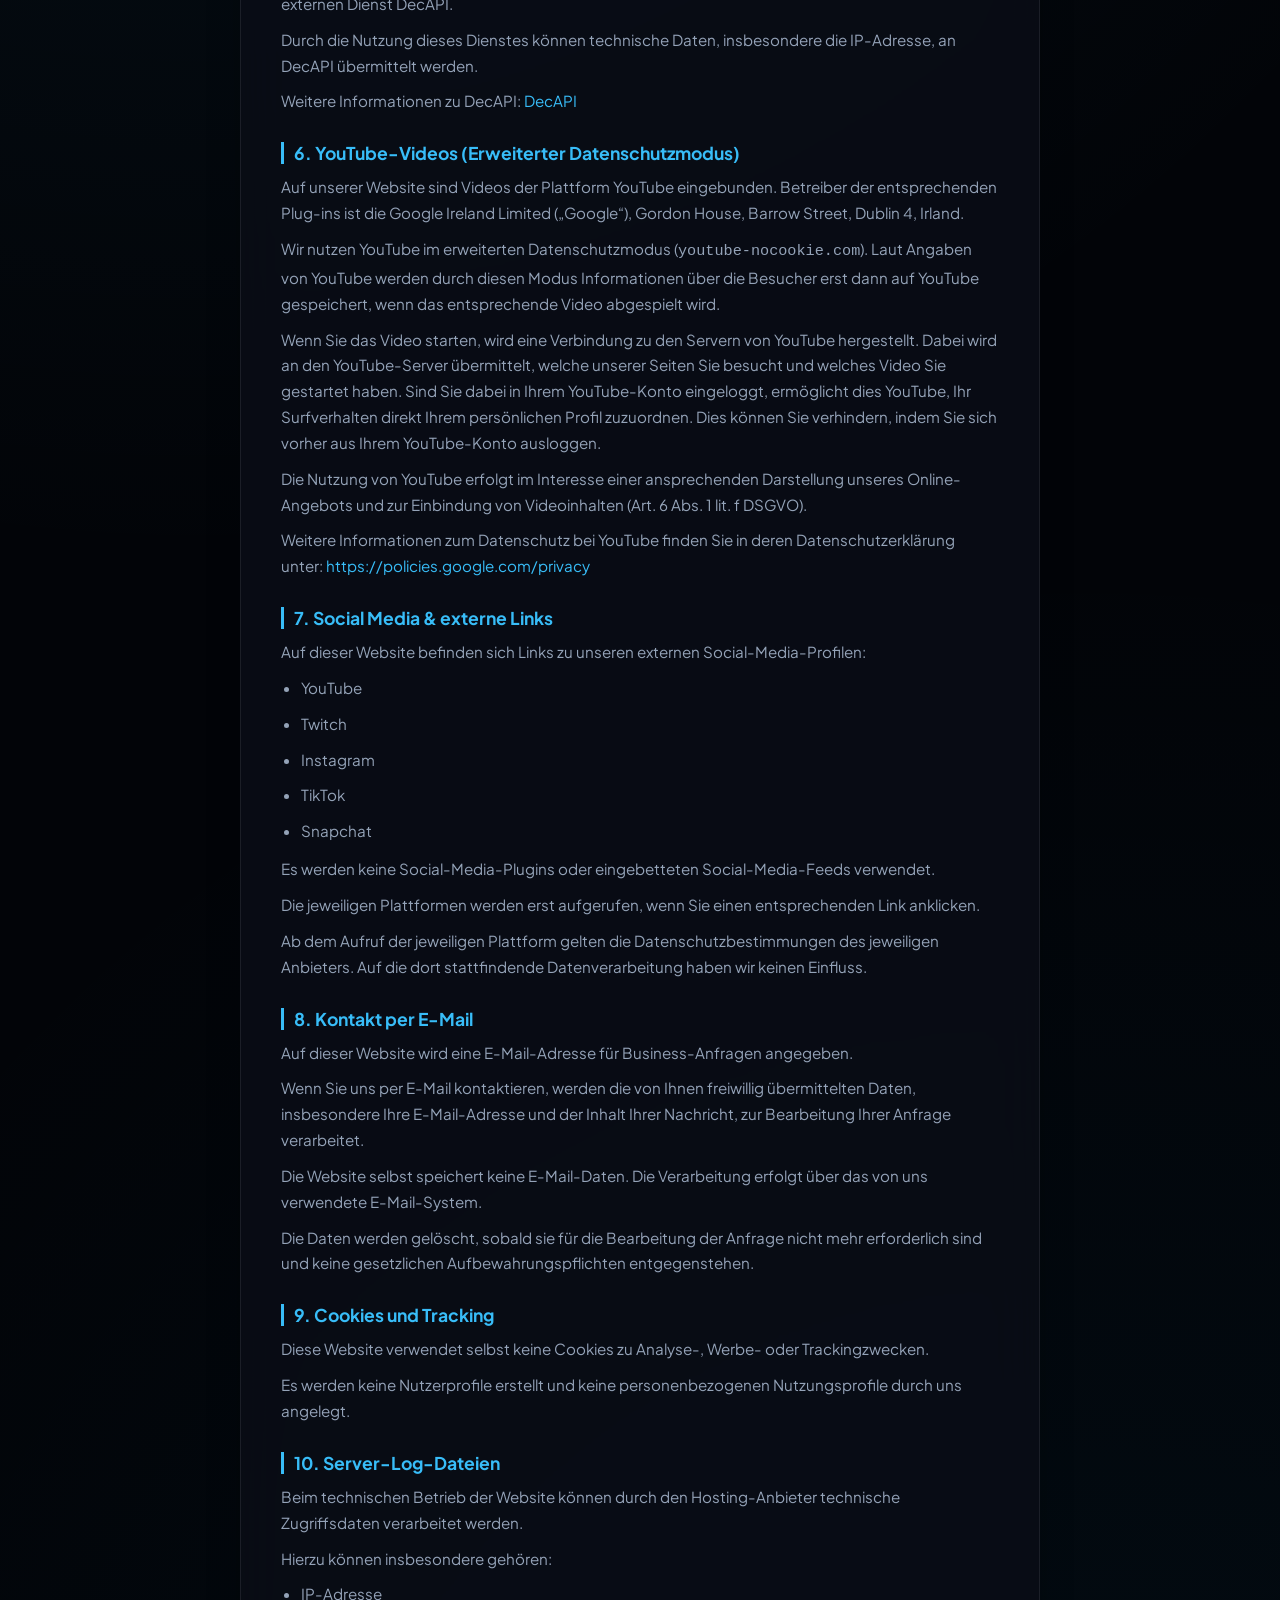
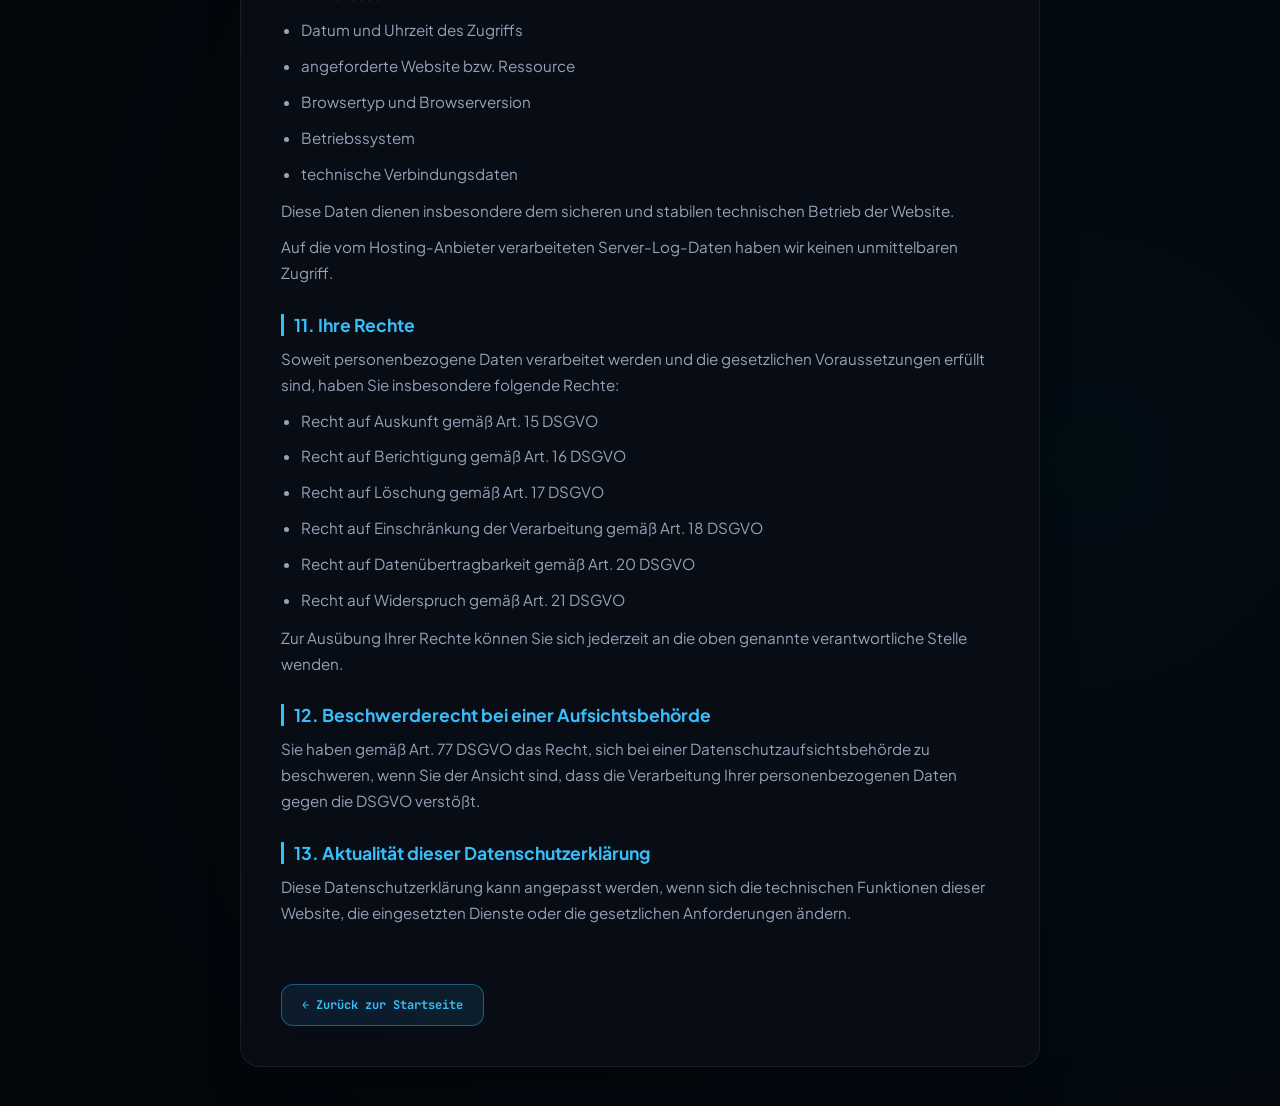
==== commit 4cc03b6d: "Update datenschutz.html" ====
--- a/datenschutz.html
+++ b/datenschutz.html
@@ -170,28 +170,14 @@
 
             <div class="ds-section">
                 <h2>1. Datenschutz auf einen Blick</h2>
-                <h3>Allgemeine Hinweise</h3>
-                <p>
-                    Die folgenden Hinweise geben einen einfachen Überblick darüber, was mit Ihren personenbezogenen Daten passiert, 
-                    wenn Sie diese Website besuchen. Personenbezogene Daten sind alle Daten, mit denen Sie persönlich identifiziert werden können. 
-                    Ausführliche Informationen zum Thema Datenschutz entnehmen Sie unserer unter diesem Text aufgeführten Datenschutzerklärung.
-                </p>
-                <h3>Datenerfassung auf dieser Website</h3>
-                <p>
-                    <strong>Wieso werden Daten erfasst?</strong> Der Betrieb dieser Website dient als reine Informations- und Linksammlung (Linktree-Alternative). 
-                    Es werden keine aktiven Tracking- oder Analyse-Tools zu Werbezwecken eingesetzt. 
-                </p>
-                <p>
-                    <strong>Wie werden Ihre Daten erfasst?</strong> Ihre Daten werden zum einen dadurch erhoben, dass Sie uns diese mitteilen (z. B. durch eine E-Mail). 
-                    Andere Daten werden automatisch oder nach Ihrer Einwilligung beim Besuch der Website durch unsere IT-Systeme (bzw. den Hosting-Anbieter) erfasst. 
-                    Das sind vor allem technische Daten (z. B. Internetbrowser, Betriebssystem oder Uhrzeit des Seitenaufrufs). 
-                    Die Erfassung dieser Daten erfolgt automatisch, sobald Sie diese Website betreten.
-                </p>
+                <p>Der Schutz Ihrer persönlichen Daten ist uns wichtig. Wir behandeln Ihre personenbezogenen Daten vertraulich und entsprechend den gesetzlichen Datenschutzvorschriften sowie dieser Datenschutzerklärung.</p>
+                <p>Diese Website dient als reine Informations- und Linkseite. Über die Website selbst werden keine Benutzerkonten eingerichtet und keine Formulare zur Eingabe personenbezogener Daten bereitgestellt.</p>
+                <p>Wir selbst setzen keine Analyse- oder Werbetracking-Dienste ein und führen keine eigene Besucherdatenbank.</p>
             </div>
 
             <div class="ds-section">
                 <h2>2. Verantwortliche Stelle</h2>
-                <p>Die verantwortliche Stelle für die Datenverarbeitung auf dieser Website im Sinne der Datenschutz-Grundverordnung (DSGVO) ist:</p>
+                <p>Verantwortlich für diese Website ist:</p>
                 <p>
                     Mike Wehmer<br>
                     c/o Impressumservice Dein-Impressum<br>
@@ -200,156 +186,120 @@
                     Deutschland<br>
                     E-Mail: <a href="mailto:mikzo@gmx.de">mikzo@gmx.de</a>
                 </p>
-                <p>
-                    Verantwortliche Stelle ist die natürliche oder juristische Person, die allein oder gemeinsam mit anderen über die Zwecke 
-                    und Mittel der Verarbeitung von personenbezogenen Daten entscheidet.
-                </p>
-            </div>
-
-            <div class="ds-section">
-                <h2>3. Hosting und Content Delivery Networks (CDN)</h2>
-                <h3>GitHub Pages</h3>
-                <p>
-                    Wir hosten die Inhalte unserer Website bei folgendem Anbieter:
-                </p>
+            </div>
+
+            <div class="ds-section">
+                <h2>3. Hosting über GitHub Pages</h2>
+                <p>Diese Website wird über GitHub Pages bereitgestellt.</p>
                 <p>
                     GitHub, Inc.<br>
                     88 Colin P Kelly Jr St<br>
                     San Francisco, CA 94107<br>
                     USA
                 </p>
+                <p>Beim Aufruf der Website können durch GitHub technische Zugriffsdaten verarbeitet werden. Hierzu kann insbesondere die IP-Adresse des Besuchers gehören.</p>
+                <p>Diese Verarbeitung dient dem technischen Betrieb, der Sicherheit und der Stabilität der Website.</p>
+                <p>Weitere Informationen zur Datenverarbeitung durch GitHub finden Sie unter: <a href="https://docs.github.com/en/site-policy/privacy-policies/github-general-privacy-statement" target="_blank" rel="noopener noreferrer">GitHub Datenschutzerklärung</a></p>
+                <p>Soweit die gesetzlichen Voraussetzungen vorliegen, erfolgt die Verarbeitung auf Grundlage von Art. 6 Abs. 1 lit. f DSGVO.</p>
+            </div>
+
+            <div class="ds-section">
+                <h2>4. Google Fonts</h2>
+                <p>Für die Darstellung der Website werden die Schriftarten JetBrains Mono und Plus Jakarta Sans verwendet.</p>
+                <p>Diese werden über Google Fonts eingebunden. Beim Laden der Website kann dadurch eine Verbindung zu Servern von Google hergestellt werden. Dabei können technische Verbindungsdaten, insbesondere die IP-Adresse, an Google übermittelt werden.</p>
                 <p>
-                    Wenn Sie unsere Website besuchen, erfasst GitHub verschiedene Server-Logfiles inklusive Ihrer IP-Adressen. 
-                    Details entnehmen Sie der Datenschutzerklärung von GitHub: 
-                    <a href="https://docs.github.com/en/site-policy/privacy-policies/github-general-privacy-statement" target="_blank" rel="noopener noreferrer">
-                        https://docs.github.com/en/site-policy/privacy-policies/github-general-privacy-statement
-                    </a>.
+                    Anbieter:<br>
+                    Google Ireland Limited<br>
+                    Gordon House, Barrow Street<br>
+                    Dublin 4<br>
+                    Irland
                 </p>
-                <p>
-                    Die Verwendung von GitHub Pages erfolgt auf Grundlage von Art. 6 Abs. 1 lit. f DSGVO. Wir haben ein berechtigtes Interesse 
-                    an einer möglichst zuverlässigen, schnellen und sicheren Bereitstellung unserer Website.
-                </p>
-            </div>
-
-            <div class="ds-section">
-                <h2>4. Allgemeine Hinweise zu Pflichten und Rechten</h2>
-                <h3>Speicherdauer</h3>
-                <p>
-                    Soweit innerhalb dieser Datenschutzerklärung keine speziellere Speicherdauer genannt wurde, verbleiben Ihre personenbezogenen Daten 
-                    bei uns, bis der Zweck für die Datenverarbeitung entfällt. Wenn Sie ein berechtigtes Löschersuchen geltend machen oder eine Einwilligung 
-                    zur Datenverarbeitung widerrufen, werden Ihre Daten gelöscht, sofern wir keine anderen rechtlich zulässigen Gründe für die Speicherung haben 
-                    (z. B. steuer- oder handelsrechtliche Aufbewahrungsfristen); im letztgenannten Fall erfolgt die Löschung nach Fortfall dieser Gründe.
-                </p>
-                <h3>Widerruf Ihrer Einwilligung zur Datenverarbeitung</h3>
-                <p>
-                    Viele Vorgänge der Datenverarbeitung sind nur mit Ihrer ausdrücklichen Einwilligung möglich. Sie können eine bereits erteilte Einwilligung 
-                    jederzeit widerrufen. Die Rechtmäßigkeit der bis zum Widerruf erfolgten Datenverarbeitung bleibt vom Widerruf unberührt.
-                </p>
-                <h3>Beschwerderecht bei der zuständigen Aufsichtsbehörde</h3>
-                <p>
-                    Im Falle von Verstößen gegen die DSGVO steht den Betroffenen ein Beschwerderecht bei einer Aufsichtsbehörde, 
-                    insbesondere in dem Mitgliedstaat ihres gewöhnlichen Aufenthalts, ihres Arbeitsplatzes oder des Orts des mutmaßlichen Verstoßes zu. 
-                    Das Beschwerderecht besteht unbeschadet anderweitiger verwaltungsrechtlicher oder gerichtlicher Rechtsbehelfe.
-                </p>
-                <h3>Recht auf Datenübertragbarkeit</h3>
-                <p>
-                    Sie haben das Recht, Daten, die wir auf Grundlage Ihrer Einwilligung oder in Erfüllung eines Vertrags automatisiert verarbeiten, 
-                    an sich oder an einen Dritten in einem gängigen, maschinenlesbaren Format aushändigen zu lassen.
-                </p>
-            </div>
-
-            <div class="ds-section">
-                <h2>5. Datenerfassung auf dieser Website</h2>
-                <h3>Server-Log-Dateien</h3>
-                <p>
-                    Der Provider der Seiten erhebt und speichert automatisch Informationen in so genannten Server-Log-Dateien, die Ihr Browser automatisch an uns übermittelt. Dies sind:
-                </p>
+                <p>Weitere Informationen zur Datenverarbeitung durch Google: <a href="https://policies.google.com/privacy" target="_blank" rel="noopener noreferrer">Google Datenschutzerklärung</a></p>
+            </div>
+
+            <div class="ds-section">
+                <h2>5. Live-Status von Twitch und YouTube</h2>
+                <p>Zur Anzeige des aktuellen Live-Status unserer Twitch- und YouTube-Kanäle verwenden wir den externen Dienst DecAPI.</p>
+                <p>Durch die Nutzung dieses Dienstes können technische Daten, insbesondere die IP-Adresse, an DecAPI übermittelt werden.</p>
+                <p>Weitere Informationen zu DecAPI: <a href="https://decapi.me/" target="_blank" rel="noopener noreferrer">DecAPI</a></p>
+            </div>
+
+            <div class="ds-section">
+                <h2>6. YouTube-Videos (Erweiterter Datenschutzmodus)</h2>
+                <p>Auf unserer Website sind Videos der Plattform YouTube eingebunden. Betreiber der entsprechenden Plug-ins ist die Google Ireland Limited („Google“), Gordon House, Barrow Street, Dublin 4, Irland.</p>
+                <p>Wir nutzen YouTube im erweiterten Datenschutzmodus (<code>youtube-nocookie.com</code>). Laut Angaben von YouTube werden durch diesen Modus Informationen über die Besucher erst dann auf YouTube gespeichert, wenn das entsprechende Video abgespielt wird.</p>
+                <p>Wenn Sie das Video starten, wird eine Verbindung zu den Servern von YouTube hergestellt. Dabei wird an den YouTube-Server übermittelt, welche unserer Seiten Sie besucht und welches Video Sie gestartet haben. Sind Sie dabei in Ihrem YouTube-Konto eingeloggt, ermöglicht dies YouTube, Ihr Surfverhalten direkt Ihrem persönlichen Profil zuzuordnen. Dies können Sie verhindern, indem Sie sich vorher aus Ihrem YouTube-Konto ausloggen.</p>
+                <p>Die Nutzung von YouTube erfolgt im Interesse einer ansprechenden Darstellung unseres Online-Angebots und zur Einbindung von Videoinhalten (Art. 6 Abs. 1 lit. f DSGVO).</p>
+                <p>Weitere Informationen zum Datenschutz bei YouTube finden Sie in deren Datenschutzerklärung unter: <a href="https://policies.google.com/privacy" target="_blank" rel="noopener noreferrer">https://policies.google.com/privacy</a></p>
+            </div>
+
+            <div class="ds-section">
+                <h2>7. Social Media &amp; externe Links</h2>
+                <p>Auf dieser Website befinden sich Links zu unseren externen Social-Media-Profilen:</p>
                 <ul>
+                    <li>YouTube</li>
+                    <li>Twitch</li>
+                    <li>Instagram</li>
+                    <li>TikTok</li>
+                    <li>Snapchat</li>
+                </ul>
+                <p>Es werden keine Social-Media-Plugins oder eingebetteten Social-Media-Feeds verwendet.</p>
+                <p>Die jeweiligen Plattformen werden erst aufgerufen, wenn Sie einen entsprechenden Link anklicken.</p>
+                <p>Ab dem Aufruf der jeweiligen Plattform gelten die Datenschutzbestimmungen des jeweiligen Anbieters. Auf die dort stattfindende Datenverarbeitung haben wir keinen Einfluss.</p>
+            </div>
+
+            <div class="ds-section">
+                <h2>8. Kontakt per E-Mail</h2>
+                <p>Auf dieser Website wird eine E-Mail-Adresse für Business-Anfragen angegeben.</p>
+                <p>Wenn Sie uns per E-Mail kontaktieren, werden die von Ihnen freiwillig übermittelten Daten, insbesondere Ihre E-Mail-Adresse und der Inhalt Ihrer Nachricht, zur Bearbeitung Ihrer Anfrage verarbeitet.</p>
+                <p>Die Website selbst speichert keine E-Mail-Daten. Die Verarbeitung erfolgt über das von uns verwendete E-Mail-System.</p>
+                <p>Die Daten werden gelöscht, sobald sie für die Bearbeitung der Anfrage nicht mehr erforderlich sind und keine gesetzlichen Aufbewahrungspflichten entgegenstehen.</p>
+            </div>
+
+            <div class="ds-section">
+                <h2>9. Cookies und Tracking</h2>
+                <p>Diese Website verwendet selbst keine Cookies zu Analyse-, Werbe- oder Trackingzwecken.</p>
+                <p>Es werden keine Nutzerprofile erstellt und keine personenbezogenen Nutzungsprofile durch uns angelegt.</p>
+            </div>
+
+            <div class="ds-section">
+                <h2>10. Server-Log-Dateien</h2>
+                <p>Beim technischen Betrieb der Website können durch den Hosting-Anbieter technische Zugriffsdaten verarbeitet werden.</p>
+                <p>Hierzu können insbesondere gehören:</p>
+                <ul>
+                    <li>IP-Adresse</li>
+                    <li>Datum und Uhrzeit des Zugriffs</li>
+                    <li>angeforderte Website bzw. Ressource</li>
                     <li>Browsertyp und Browserversion</li>
-                    <li>Verwendetes Betriebssystem</li>
-                    <li>Referrer URL</li>
-                    <li>Hostname des zugreifenden Rechners</li>
-                    <li>Uhrzeit der Serveranfrage</li>
-                    <li>IP-Adresse</li>
+                    <li>Betriebssystem</li>
+                    <li>technische Verbindungsdaten</li>
                 </ul>
-                <p>Eine Zusammenlegung dieser Daten mit anderen Datenquellen wird nicht vorgenommen. Die Erfassung dieser Daten erfolgt auf Grundlage von Art. 6 Abs. 1 lit. f DSGVO.</p>
-
-                <h3>Anfrage per E-Mail oder Telefon</h3>
-                <p>
-                    Wenn Sie uns per E-Mail oder Telefon kontaktieren, wird Ihre Anfrage inklusive aller daraus hervorgehenden personenbezogenen Daten 
-                    (Name, Anfrage) zum Zwecke der Bearbeitung Ihres Anliegens bei uns gespeichert und verarbeitet. Diese Daten geben wir nicht ohne Ihre Einwilligung weiter.
-                </p>
-                <p>
-                    Die Verarbeitung dieser Daten erfolgt auf Grundlage von Art. 6 Abs. 1 lit. b DSGVO, sofern Ihre Anfrage mit der Erfüllung eines Vertrags zusammenhängt 
-                    oder zur Durchführung vorvertraglicher Maßnahmen erforderlich ist. In allen übrigen Fällen beruht die Verarbeitung auf unserem berechtigten Interesse 
-                    an der effektiven Bearbeitung der an uns gerichteten Anfragen (Art. 6 Abs. 1 lit. f DSGVO) oder auf Ihrer Einwilligung (Art. 6 Abs. 1 lit. a DSGVO) sofern diese abgefragt wurde.
-                </p>
-            </div>
-
-            <div class="ds-section">
-                <h2>6. Plugins und Tools</h2>
-                <h3>Google Fonts (Lokales Hosting oder Einbindung)</h3>
-                <p>
-                    Diese Seite nutzt zur einheitlichen Darstellung von Schriftarten Google Fonts. Beim Aufruf einer Seite lädt Ihr Browser die benötigten Fonts 
-                    in ihren Browsercache, um Texte und Schriftarten korrekt anzuzeigen. 
-                </p>
-                <p>
-                    Dazu muss der von Ihnen verwendete Browser Verbindung zu den Servern von Google aufnehmen. Hierdurch erlangt Google Kenntnis darüber, 
-                    dass über Ihre IP-Adresse diese Website aufgerufen wurde. Die Nutzung von Google Fonts erfolgt im Interesse einer einheitlichen und ansprechenden 
-                    Darstellung unserer Online-Angebote. Dies stellt ein berechtigtes Interesse im Sinne von Art. 6 Abs. 1 lit. f DSGVO dar.
-                </p>
-                <p>
-                    Anbieter: Google Ireland Limited, Gordon House, Barrow Street, Dublin 4, Irland. 
-                    Datenschutzerklärung von Google: <a href="https://policies.google.com/privacy" target="_blank" rel="noopener noreferrer">https://policies.google.com/privacy</a>.
-                </p>
-
-                <h3>DecAPI (Twitch / YouTube Live-Status)</h3>
-                <p>
-                    Zur Abfrage und Anzeige von Live-Status-Daten (z. B. ob ein Stream online ist) nutzen wir den externen Dienst DecAPI. 
-                    Beim Abrufen dieser Status-Informationen wird technisch bedingt Ihre IP-Adresse an den Server von DecAPI übermittelt. 
-                    Die Nutzung erfolgt im Rahmen unseres berechtigten interesses an einer interaktiven Darstellung unserer Profile (Art. 6 Abs. 1 lit. f DSGVO).
-                </p>
-
-                <h3>YouTube-Videos (Erweiterter Datenschutzmodus)</h3>
-                <p>
-                    Diese Website bindet Videos der Plattform YouTube ein. Betreiber der Seiten ist die Google Ireland Limited („Google“), Gordon House, Barrow Street, Dublin 4, Irland.
-                </p>
-                <p>
-                    Wir nutzen YouTube im erweiterten Datenschutzmodus. Laut Angabe von YouTube bewirkt dieser Modus, dass YouTube keine Informationen über die Besucher auf dieser Website 
-                    speichert, bevor diese das Video ansehen. Die Weitergabe von Daten an YouTube-Partner wird durch den erweiterten Datenschutzmodus hingegen nicht zwingend ausgeschlossen.
-                </p>
-                <p>
-                    Sollten Sie ein eingebundenes YouTube-Video starten, wird eine Verbindung zu den Servern von YouTube hergestellt. Dabei wird dem YouTube-Server mitgeteilt, 
-                    welche unserer Seiten Sie besucht haben. Wenn Sie in Ihrem YouTube-Account eingeloggt sind, ermöglichen Sie YouTube, Ihr Surfverhalten direkt Ihrem persönlichen Profil zuzuordnen. 
-                    Dies können Sie verhindern, indem Sie sich aus Ihrem YouTube-Account ausloggen.
-                </p>
-                <p>
-                    Die Verwendung von YouTube erfolgt im Interesse einer ansprechenden Darstellung unserer Online-Angebote (Art. 6 Abs. 1 lit. f DSGVO). 
-                    Weitere Informationen zum Umgang mit Nutzerdaten finden Sie in der Datenschutzerklärung von YouTube unter: 
-                    <a href="https://policies.google.com/privacy" target="_blank" rel="noopener noreferrer">https://policies.google.com/privacy</a>.
-                </p>
-            </div>
-
-            <div class="ds-section">
-                <h2>7. Social Media</h2>
-                <h3>Social-Media-Links</h3>
-                <p>
-                    Auf unserer Website sind Links zu unseren Profilen auf externen Social-Media-Plattformen (z. B. Twitch, YouTube, Instagram, TikTok, Snapchat) eingebunden. 
-                    Es handelt sich hierbei nicht um aktive Plugins, sondern um reine Hyperlinks. Solange Sie diese Links nicht anklicken, findet keine Datenübertragung an die jeweiligen Plattformen statt. 
-                    Erst beim Klick auf den jeweiligen Link verlassen Sie unsere Website und rufen die Plattform des Drittanbieters auf, für deren Datenverarbeitung allein der jeweilige Anbieter verantwortlich ist.
-                </p>
-            </div>
-
-            <div class="ds-section">
-                <h2>8. Ihre Rechte als betroffene Person</h2>
-                <p>Sie haben jederzeit das Recht auf unentgeltliche Auskunft über Ihre gespeicherten personenbezogenen Daten, deren Herkunft und Empfänger und den Zweck der Datenverarbeitung und ggf. ein Recht auf Berichtigung oder Löschung dieser Daten. Hierzu sowie zu weiteren Fragen zum Thema personenbezogene Daten können Sie sich jederzeit an uns wenden.</p>
+                <p>Diese Daten dienen insbesondere dem sicheren und stabilen technischen Betrieb der Website.</p>
+                <p>Auf die vom Hosting-Anbieter verarbeiteten Server-Log-Daten haben wir keinen unmittelbaren Zugriff.</p>
+            </div>
+
+            <div class="ds-section">
+                <h2>11. Ihre Rechte</h2>
+                <p>Soweit personenbezogene Daten verarbeitet werden und die gesetzlichen Voraussetzungen erfüllt sind, haben Sie insbesondere folgende Rechte:</p>
                 <ul>
-                    <li><strong>Recht auf Auskunft (Art. 15 DSGVO):</strong> Sie können Auskunft über Ihre von uns verarbeiteten personenbezogenen Daten verlangen.</li>
-                    <li><strong>Recht auf Berichtigung (Art. 16 DSGVO):</strong> Sie können die unverzügliche Berichtigung unrichtiger oder Vervollständigung Ihrer bei uns gespeicherten Daten verlangen.</li>
-                    <li><strong>Recht auf Löschung (Art. 17 DSGVO):</strong> Sie können die Löschung Ihrer bei uns gespeicherten personenbezogenen Daten verlangen.</li>
-                    <li><strong>Recht auf Einschränkung der Verarbeitung (Art. 18 DSGVO):</strong> Sie haben das Recht, die Einschränkung der Verarbeitung Ihrer personenbezogenen Daten zu verlangen.</li>
-                    <li><strong>Recht auf Widerspruch (Art. 21 DSGVO):</strong> Sie können der Verarbeitung Ihrer Daten widersprechen, sofern diese auf Basis von Art. 6 Abs. 1 lit. f DSGVO erfolgt.</li>
+                    <li>Recht auf Auskunft gemäß Art. 15 DSGVO</li>
+                    <li>Recht auf Berichtigung gemäß Art. 16 DSGVO</li>
+                    <li>Recht auf Löschung gemäß Art. 17 DSGVO</li>
+                    <li>Recht auf Einschränkung der Verarbeitung gemäß Art. 18 DSGVO</li>
+                    <li>Recht auf Datenübertragbarkeit gemäß Art. 20 DSGVO</li>
+                    <li>Recht auf Widerspruch gemäß Art. 21 DSGVO</li>
                 </ul>
+                <p>Zur Ausübung Ihrer Rechte können Sie sich jederzeit an die oben genannte verantwortliche Stelle wenden.</p>
+            </div>
+
+            <div class="ds-section">
+                <h2>12. Beschwerderecht bei einer Aufsichtsbehörde</h2>
+                <p>Sie haben gemäß Art. 77 DSGVO das Recht, sich bei einer Datenschutzaufsichtsbehörde zu beschweren, wenn Sie der Ansicht sind, dass die Verarbeitung Ihrer personenbezogenen Daten gegen die DSGVO verstößt.</p>
+            </div>
+
+            <div class="ds-section">
+                <h2>13. Aktualität dieser Datenschutzerklärung</h2>
+                <p>Diese Datenschutzerklärung kann angepasst werden, wenn sich die technischen Funktionen dieser Website, die eingesetzten Dienste oder die gesetzlichen Anforderungen ändern.</p>
             </div>
 
         </div>
